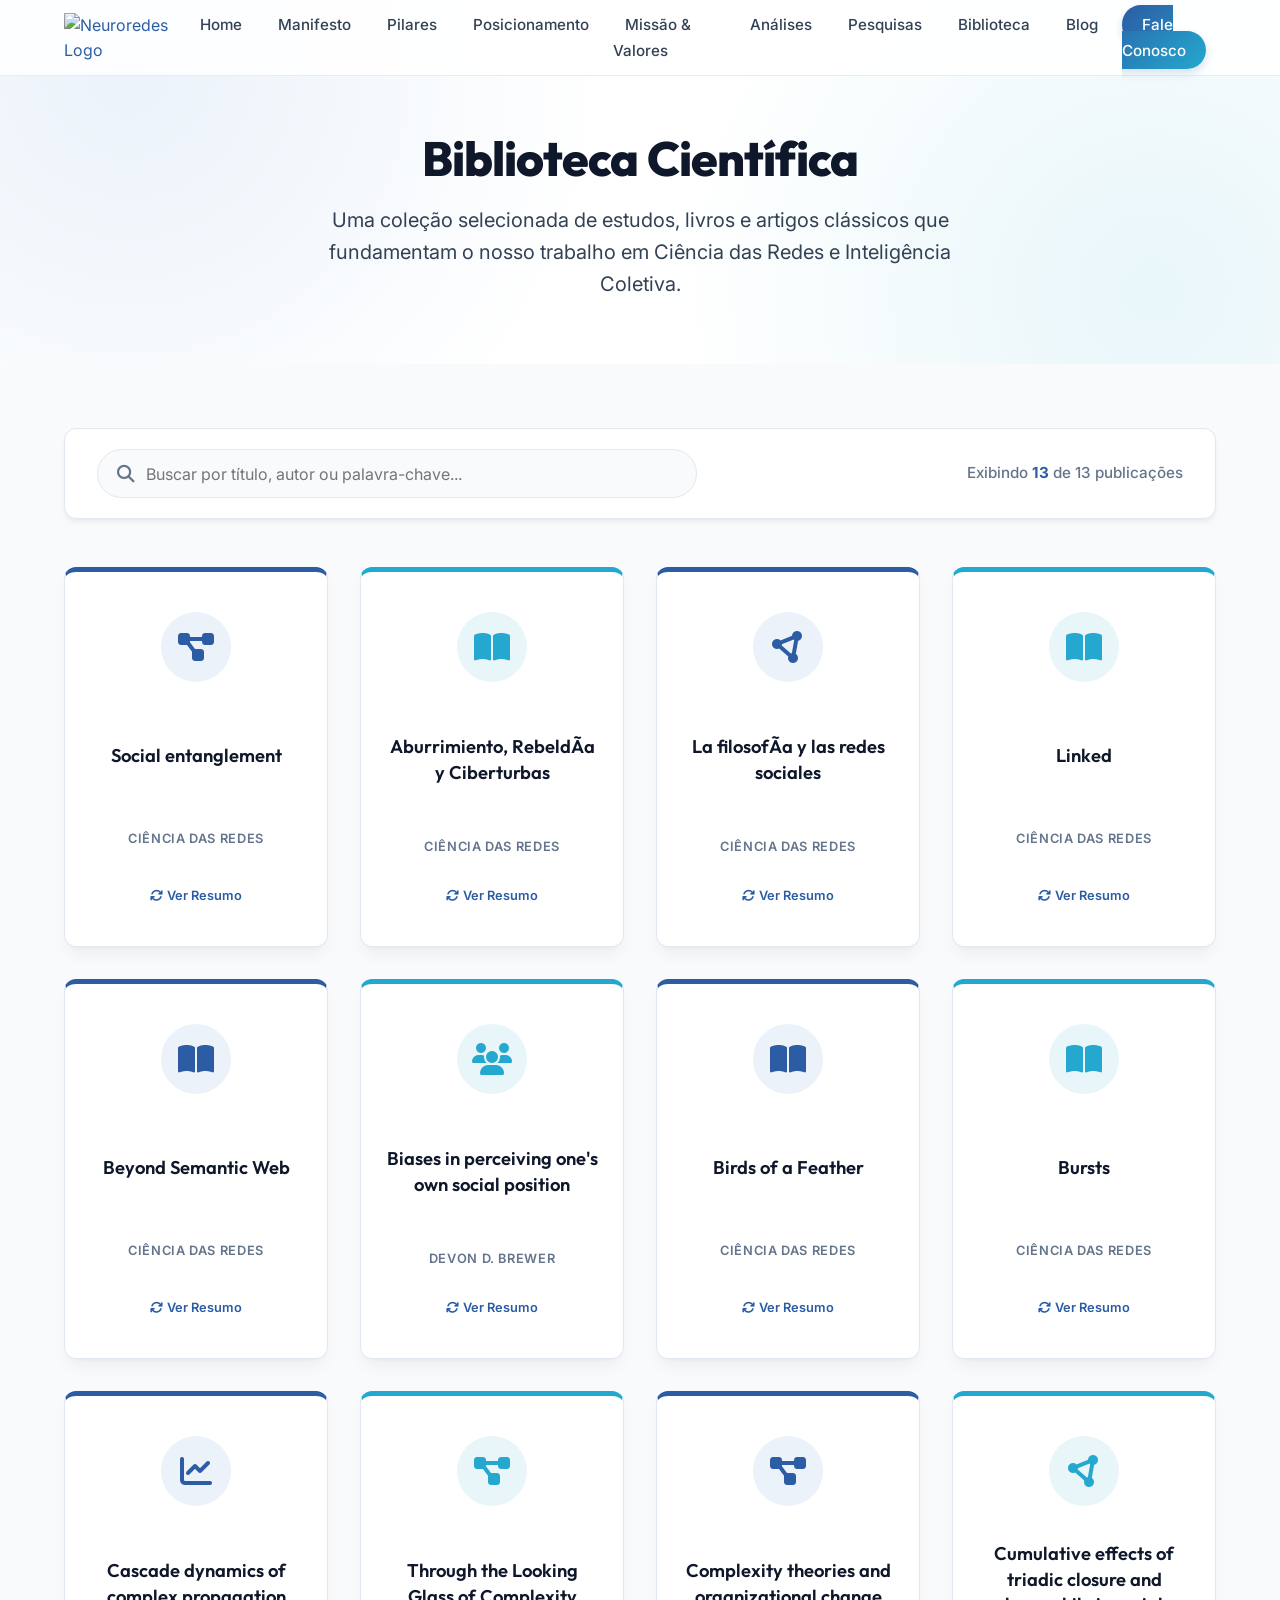
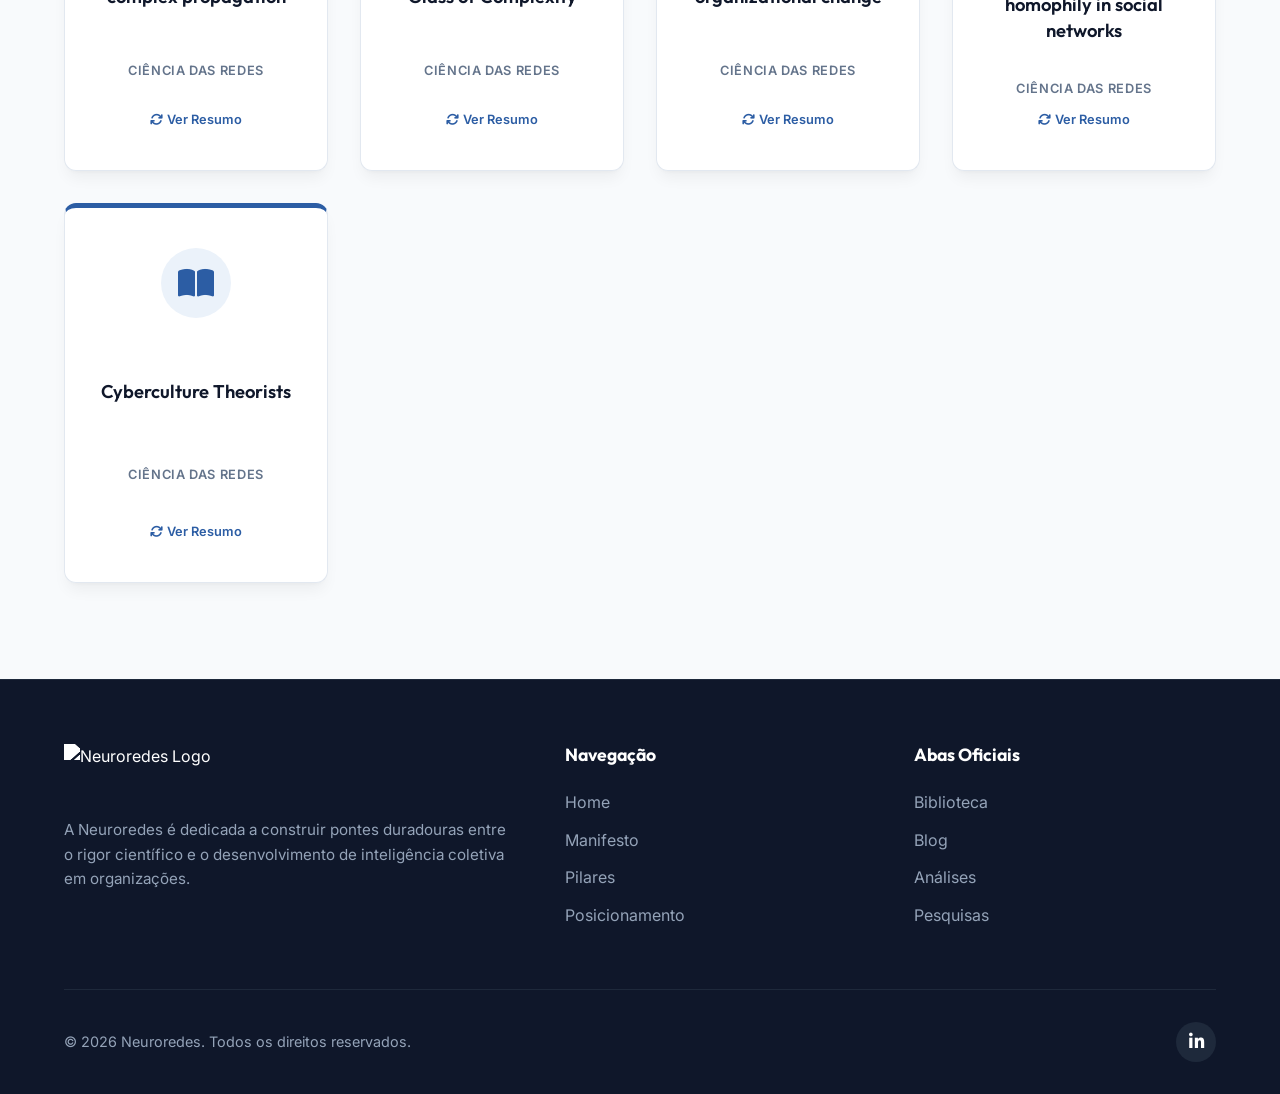
==== biblioteca.html @ 786c7c95 "Integrate WordPress blog posts statically with premium reader UI" ====
<!DOCTYPE html>
<html lang="pt-BR">
<head>
    <meta charset="UTF-8">
    <meta name="viewport" content="width=device-width, initial-scale=1.0">
    <title>Biblioteca | Neuroredes</title>
    
    <!-- SEO Meta Tags -->
    <meta name="description" content="Biblioteca de artigos científicos, teses e publicações clássicas sobre Ciência das Redes, ONA e Inteligência Coletiva.">
    <meta name="keywords" content="Artigos Científicos, ONA, Ciência das Redes, Teoria dos Grafos, Sociometria, Inteligência Coletiva">
    
    <!-- CSS Stylesheet -->
    <link rel="stylesheet" href="style.css">
    
    <!-- FontAwesome Icons -->
    <link rel="stylesheet" href="https://cdnjs.cloudflare.com/ajax/libs/font-awesome/6.4.0/css/all.min.css">
</head>
<body>

    <!-- Header / Navbar -->
    <header class="header">
        <div class="container nav-container">
            <a href="index.html" class="logo">
                <img src="https://neuroredes.com.br/wp-content/uploads/2023/08/Asset-1neuroredes.png" alt="Neuroredes Logo" id="nav-logo">
            </a>
            
            <nav>
                <ul class="nav-links">
                    <li><a href="index.html#home">Home</a></li>
                    <li><a href="index.html#manifesto">Manifesto</a></li>
                    <li><a href="index.html#pilares">Pilares</a></li>
                    <li><a href="index.html#identidade">Posicionamento</a></li>
                    <li><a href="index.html#missao">Missão & Valores</a></li>
                    <li><a href="https://analise.neuroredes.com.br" target="_blank">Análises</a></li>
                    <li><a href="https://pesquisa.neuroredes.com.br/" target="_blank">Pesquisas</a></li>
                    <li><a href="biblioteca.html" class="active">Biblioteca</a></li>
                    <li><a href="blog.html">Blog</a></li>
                    <li><a href="index.html#contato" class="btn-nav">Fale Conosco</a></li>
                </ul>
            </nav>
            
            <button class="menu-toggle" aria-label="Abrir Menu">
                <i class="fas fa-bars"></i>
            </button>
        </div>
    </header>

    <!-- Page Header (using library-hero class from style.css) -->
    <section class="library-hero">
        <div class="container">
            <h1>Biblioteca Científica</h1>
            <p>Uma coleção selecionada de estudos, livros e artigos clássicos que fundamentam o nosso trabalho em Ciência das Redes e Inteligência Coletiva.</p>
        </div>
    </section>

    <!-- Library Directory and Search Section -->
    <section class="library-section">
        <div class="container">
            
            <!-- Search & Info Bar -->
            <div class="library-search-bar">
                <div class="search-input-wrapper">
                    <i class="fas fa-magnifying-glass search-icon"></i>
                    <input type="text" id="library-search" placeholder="Buscar por título, autor ou palavra-chave...">
                </div>
                <div class="search-stats">
                    Exibindo <span id="visible-count">13</span> de 13 publicações
                </div>
            </div>

            <!-- Books Grid -->
            <div class="books-grid" id="books-container">
                <!-- 3D Flip Book Card -->
                <div class="book-card-container" data-title="Social entanglement" data-subtitle="Ciência das Redes" data-desc="Sobre os sistemas de geraÃ§Ã£o de riquezas e seus impactos nas relaÃ§Ãµes sociais. Um estudo das estruturas e dinÃ¢micas das redes de relacionamento sociais.">
                    <div class="book-card">
                        <!-- Front Side -->
                        <div class="book-front">
                            <div class="book-icon-wrapper">
                                <i class="fas fa-diagram-project"></i>
                            </div>
                            <h3>Social entanglement</h3>
                            <div class="subtitle">Ciência das Redes</div>
                            <div class="flip-hint">
                                <i class="fas fa-arrows-rotate"></i> Ver Resumo
                            </div>
                        </div>
                        <!-- Back Side -->
                        <div class="book-back">
                            <div class="book-back-content">
                                <h3>Social entanglement</h3>
                                <p>Sobre os sistemas de geraÃ§Ã£o de riquezas e seus impactos nas relaÃ§Ãµes sociais. Um estudo das estruturas e dinÃ¢micas das redes de relacionamento sociais.</p>
                            </div>
                            <a href="https://neuroredes.com.br/wp-content/uploads/2023/08/Entanglement.pdf" class="book-download-btn" target="_blank">
                                <i class="fas fa-file-pdf"></i> Baixar PDF
                            </a>
                        </div>
                    </div>
                </div>
                <!-- 3D Flip Book Card -->
                <div class="book-card-container" data-title="Aburrimiento,  RebeldÃ­a y Ciberturbas" data-subtitle="Ciência das Redes" data-desc="La pregunta clave que anima este trabajo es cÃºando los individuos modifican sus pautas de comportamiento cambiando consigo la red social en la que actÃºan. Nos introduce entonces en el concepto de umbral de rebeldÃ­a, el nÃºmero de miembros de mi red que deben estar dispuestos a cambiar su comportamiento para que yo mismo lo cambie.">
                    <div class="book-card">
                        <!-- Front Side -->
                        <div class="book-front">
                            <div class="book-icon-wrapper">
                                <i class="fas fa-book-open"></i>
                            </div>
                            <h3>Aburrimiento,  RebeldÃ­a y Ciberturbas</h3>
                            <div class="subtitle">Ciência das Redes</div>
                            <div class="flip-hint">
                                <i class="fas fa-arrows-rotate"></i> Ver Resumo
                            </div>
                        </div>
                        <!-- Back Side -->
                        <div class="book-back">
                            <div class="book-back-content">
                                <h3>Aburrimiento,  RebeldÃ­a y Ciberturbas</h3>
                                <p>La pregunta clave que anima este trabajo es cÃºando los individuos modifican sus pautas de comportamiento cambiando consigo la red social en la que actÃºan. Nos introduce entonces en el concepto de umbral de rebeldÃ­a, el nÃºmero de miembros de mi red que deben estar dispuestos a cambiar su comportamiento para que yo mismo lo cambie.</p>
                            </div>
                            <a href="https://neuroredes.com.br/wp-content/uploads/2023/08/Aburrimiento-rebeldia-y-ciberturbas.pdf" class="book-download-btn" target="_blank">
                                <i class="fas fa-file-pdf"></i> Baixar PDF
                            </a>
                        </div>
                    </div>
                </div>
                <!-- 3D Flip Book Card -->
                <div class="book-card-container" data-title="La filosofÃ­a y las redes sociales" data-subtitle="Ciência das Redes" data-desc="â€œEl objetivo de este escrito es relativamente sencillo: mostrar, o poner de relieve, diversos aspectos de las redes sociales y la web 2.0 que pueden ser tema de reflexiÃ³n filosÃ³fica. Contrario a lo que pudiera pensarse, la web 2.0 no es un objeto alejado de la filosofÃ­a que sÃ³lo concierne a ingenieros e informÃ¡ticos, sino que prÃ¡cticamente todas las Ã¡reas o disciplinas filosÃ³ficas tienen algo que decir sobre Internet y las redes Socialesâ€">
                    <div class="book-card">
                        <!-- Front Side -->
                        <div class="book-front">
                            <div class="book-icon-wrapper">
                                <i class="fas fa-circle-nodes"></i>
                            </div>
                            <h3>La filosofÃ­a y las redes sociales</h3>
                            <div class="subtitle">Ciência das Redes</div>
                            <div class="flip-hint">
                                <i class="fas fa-arrows-rotate"></i> Ver Resumo
                            </div>
                        </div>
                        <!-- Back Side -->
                        <div class="book-back">
                            <div class="book-back-content">
                                <h3>La filosofÃ­a y las redes sociales</h3>
                                <p>â€œEl objetivo de este escrito es relativamente sencillo: mostrar, o poner de relieve, diversos aspectos de las redes sociales y la web 2.0 que pueden ser tema de reflexiÃ³n filosÃ³fica. Contrario a lo que pudiera pensarse, la web 2.0 no es un objeto alejado de la filosofÃ­a que sÃ³lo concierne a ingenieros e informÃ¡ticos, sino que prÃ¡cticamente todas las Ã¡reas o disciplinas filosÃ³ficas tienen algo que decir sobre Internet y las redes Socialesâ€</p>
                            </div>
                            <a href="https://neuroredes.com.br/wp-content/uploads/2023/08/Alberto-Constante-la-filosofia-y-las-redes-sociales.pdf" class="book-download-btn" target="_blank">
                                <i class="fas fa-file-pdf"></i> Baixar PDF
                            </a>
                        </div>
                    </div>
                </div>
                <!-- 3D Flip Book Card -->
                <div class="book-card-container" data-title="Linked" data-subtitle="Ciência das Redes" data-desc="â€œA string of recent breathtaking discoveries has forced us to acknowledge that amazingly simple and far-reaching natural laws govern the structure and the evolution of all the complex networks that surround us.â€">
                    <div class="book-card">
                        <!-- Front Side -->
                        <div class="book-front">
                            <div class="book-icon-wrapper">
                                <i class="fas fa-book-open"></i>
                            </div>
                            <h3>Linked</h3>
                            <div class="subtitle">Ciência das Redes</div>
                            <div class="flip-hint">
                                <i class="fas fa-arrows-rotate"></i> Ver Resumo
                            </div>
                        </div>
                        <!-- Back Side -->
                        <div class="book-back">
                            <div class="book-back-content">
                                <h3>Linked</h3>
                                <p>â€œA string of recent breathtaking discoveries has forced us to acknowledge that amazingly simple and far-reaching natural laws govern the structure and the evolution of all the complex networks that surround us.â€</p>
                            </div>
                            <a href="https://neuroredes.com.br/wp-content/uploads/2023/08/Barabasi_Linked.pdf" class="book-download-btn" target="_blank">
                                <i class="fas fa-file-pdf"></i> Baixar PDF
                            </a>
                        </div>
                    </div>
                </div>
                <!-- 3D Flip Book Card -->
                <div class="book-card-container" data-title="Beyond Semantic Web" data-subtitle="Ciência das Redes" data-desc="Palestra de Pierre Levy em Montreal (2008) sobre ferramentas simbÃ³licas, conversaÃ§Ãµes globais e inteligÃªncia coletiva.">
                    <div class="book-card">
                        <!-- Front Side -->
                        <div class="book-front">
                            <div class="book-icon-wrapper">
                                <i class="fas fa-book-open"></i>
                            </div>
                            <h3>Beyond Semantic Web</h3>
                            <div class="subtitle">Ciência das Redes</div>
                            <div class="flip-hint">
                                <i class="fas fa-arrows-rotate"></i> Ver Resumo
                            </div>
                        </div>
                        <!-- Back Side -->
                        <div class="book-back">
                            <div class="book-back-content">
                                <h3>Beyond Semantic Web</h3>
                                <p>Palestra de Pierre Levy em Montreal (2008) sobre ferramentas simbÃ³licas, conversaÃ§Ãµes globais e inteligÃªncia coletiva.</p>
                            </div>
                            <a href="https://neuroredes.com.br/wp-content/uploads/2023/08/Beyond-Semantic-Web-Pierre-Levy.pdf" class="book-download-btn" target="_blank">
                                <i class="fas fa-file-pdf"></i> Baixar PDF
                            </a>
                        </div>
                    </div>
                </div>
                <!-- 3D Flip Book Card -->
                <div class="book-card-container" data-title="Biases in perceiving one's own social position" data-subtitle="Devon D. Brewer" data-desc="â€œIn a review of research conducted in natural social settings, I find evidence of three such biases: over-estimation of own dominance rank, overreporting own social interaction with higher status others, and over-estimation of own centrality in social networks. For each bias, several studies suggest a moderate strength illusion. I offer evolutionary accounts of the adaptive functions of these biases. Most interpretations concern the potential that these illusions stimulate individuals to behave in ways that lead to higher status and cultivation of beneficial social ties.â€">
                    <div class="book-card">
                        <!-- Front Side -->
                        <div class="book-front">
                            <div class="book-icon-wrapper">
                                <i class="fas fa-users"></i>
                            </div>
                            <h3>Biases in perceiving one's own social position</h3>
                            <div class="subtitle">Devon D. Brewer</div>
                            <div class="flip-hint">
                                <i class="fas fa-arrows-rotate"></i> Ver Resumo
                            </div>
                        </div>
                        <!-- Back Side -->
                        <div class="book-back">
                            <div class="book-back-content">
                                <h3>Biases in perceiving one's own social position</h3>
                                <p>â€œIn a review of research conducted in natural social settings, I find evidence of three such biases: over-estimation of own dominance rank, overreporting own social interaction with higher status others, and over-estimation of own centrality in social networks. For each bias, several studies suggest a moderate strength illusion. I offer evolutionary accounts of the adaptive functions of these biases. Most interpretations concern the potential that these illusions stimulate individuals to behave in ways that lead to higher status and cultivation of beneficial social ties.â€</p>
                            </div>
                            <a href="https://neuroredes.com.br/wp-content/uploads/2023/08/Biases-in-perceiving-ones-own-social-position-Devon-Brewer.pdf" class="book-download-btn" target="_blank">
                                <i class="fas fa-file-pdf"></i> Baixar PDF
                            </a>
                        </div>
                    </div>
                </div>
                <!-- 3D Flip Book Card -->
                <div class="book-card-container" data-title="Birds of a Feather" data-subtitle="Ciência das Redes" data-desc="â€œSimilarity breeds connection. This principleâ€”the homophily principleâ€”structures network ties of every type, including marriage, friendship, work, advice, support, information transfer, exchange, comembership, and other types of relationship. The result is that peopleâ€™s personal networks are homogeneous with regard to many sociodemographic, behavioral, and intrapersonal characteristics. Homophily limits peopleâ€™s social worlds in a way that has powerful implications for the information they receive, the attitudes they form, and the interaction they experience.â€">
                    <div class="book-card">
                        <!-- Front Side -->
                        <div class="book-front">
                            <div class="book-icon-wrapper">
                                <i class="fas fa-book-open"></i>
                            </div>
                            <h3>Birds of a Feather</h3>
                            <div class="subtitle">Ciência das Redes</div>
                            <div class="flip-hint">
                                <i class="fas fa-arrows-rotate"></i> Ver Resumo
                            </div>
                        </div>
                        <!-- Back Side -->
                        <div class="book-back">
                            <div class="book-back-content">
                                <h3>Birds of a Feather</h3>
                                <p>â€œSimilarity breeds connection. This principleâ€”the homophily principleâ€”structures network ties of every type, including marriage, friendship, work, advice, support, information transfer, exchange, comembership, and other types of relationship. The result is that peopleâ€™s personal networks are homogeneous with regard to many sociodemographic, behavioral, and intrapersonal characteristics. Homophily limits peopleâ€™s social worlds in a way that has powerful implications for the information they receive, the attitudes they form, and the interaction they experience.â€</p>
                            </div>
                            <a href="https://neuroredes.com.br/wp-content/uploads/2023/08/Birds-of-a-feather-homophily-in-social-networks.pdf" class="book-download-btn" target="_blank">
                                <i class="fas fa-file-pdf"></i> Baixar PDF
                            </a>
                        </div>
                    </div>
                </div>
                <!-- 3D Flip Book Card -->
                <div class="book-card-container" data-title="Bursts" data-subtitle="Ciência das Redes" data-desc="â€œIf all goes well, by the time you close this book, I will have convinced you that, despite de spontaneity you may exhibit, you are far more predictable than you are willing to admit. This is by no means personal. I am just as easy to forecast as is everybody with whom I live and work. In fact, algorithms built in my lab to discover how predictable we are were tested on millions of individuals and failed only once...â€">
                    <div class="book-card">
                        <!-- Front Side -->
                        <div class="book-front">
                            <div class="book-icon-wrapper">
                                <i class="fas fa-book-open"></i>
                            </div>
                            <h3>Bursts</h3>
                            <div class="subtitle">Ciência das Redes</div>
                            <div class="flip-hint">
                                <i class="fas fa-arrows-rotate"></i> Ver Resumo
                            </div>
                        </div>
                        <!-- Back Side -->
                        <div class="book-back">
                            <div class="book-back-content">
                                <h3>Bursts</h3>
                                <p>â€œIf all goes well, by the time you close this book, I will have convinced you that, despite de spontaneity you may exhibit, you are far more predictable than you are willing to admit. This is by no means personal. I am just as easy to forecast as is everybody with whom I live and work. In fact, algorithms built in my lab to discover how predictable we are were tested on millions of individuals and failed only once...â€</p>
                            </div>
                            <a href="https://neuroredes.com.br/wp-content/uploads/2023/08/BURSTS-Barabasi-2010.pdf" class="book-download-btn" target="_blank">
                                <i class="fas fa-file-pdf"></i> Baixar PDF
                            </a>
                        </div>
                    </div>
                </div>
                <!-- 3D Flip Book Card -->
                <div class="book-card-container" data-title="Cascade dynamics of complex propagation" data-subtitle="Ciência das Redes" data-desc="â€œRandom links between otherwise distant nodes can greatly facilitate the propagation of disease or information, provided contagion can be transmitted by a single active node. However, we show that when the propagation requires simultaneous exposure to multiple sources of activation, called complex propagation, the effect of random links can be just the opposite; it can make the propagation more difficult to achieveâ€">
                    <div class="book-card">
                        <!-- Front Side -->
                        <div class="book-front">
                            <div class="book-icon-wrapper">
                                <i class="fas fa-chart-line"></i>
                            </div>
                            <h3>Cascade dynamics of complex propagation</h3>
                            <div class="subtitle">Ciência das Redes</div>
                            <div class="flip-hint">
                                <i class="fas fa-arrows-rotate"></i> Ver Resumo
                            </div>
                        </div>
                        <!-- Back Side -->
                        <div class="book-back">
                            <div class="book-back-content">
                                <h3>Cascade dynamics of complex propagation</h3>
                                <p>â€œRandom links between otherwise distant nodes can greatly facilitate the propagation of disease or information, provided contagion can be transmitted by a single active node. However, we show that when the propagation requires simultaneous exposure to multiple sources of activation, called complex propagation, the effect of random links can be just the opposite; it can make the propagation more difficult to achieveâ€</p>
                            </div>
                            <a href="https://neuroredes.com.br/wp-content/uploads/2023/08/cascade-dynamics-of-complex-propagation.pdf" class="book-download-btn" target="_blank">
                                <i class="fas fa-file-pdf"></i> Baixar PDF
                            </a>
                        </div>
                    </div>
                </div>
                <!-- 3D Flip Book Card -->
                <div class="book-card-container" data-title="Through the Looking Glass of Complexity" data-subtitle="Ciência das Redes" data-desc="â€œOrganizations are now routinely viewed as dynamic systems of adaptation and evolution that contain multiple parts which interact with one another and the environment. Such a representation is so common that it has acquired the status of a selfevident fact. Yet the profound implications of such a viewpoint for theory and analysis have not been adequately examined or exploited... In this paper we propose that by explicitly recognizing the complex system characteristics of organizations and pursuing their implications, organization theory (OT) can profit from the advances made in the field of CST.â€">
                    <div class="book-card">
                        <!-- Front Side -->
                        <div class="book-front">
                            <div class="book-icon-wrapper">
                                <i class="fas fa-diagram-project"></i>
                            </div>
                            <h3>Through the Looking Glass of Complexity</h3>
                            <div class="subtitle">Ciência das Redes</div>
                            <div class="flip-hint">
                                <i class="fas fa-arrows-rotate"></i> Ver Resumo
                            </div>
                        </div>
                        <!-- Back Side -->
                        <div class="book-back">
                            <div class="book-back-content">
                                <h3>Through the Looking Glass of Complexity</h3>
                                <p>â€œOrganizations are now routinely viewed as dynamic systems of adaptation and evolution that contain multiple parts which interact with one another and the environment. Such a representation is so common that it has acquired the status of a selfevident fact. Yet the profound implications of such a viewpoint for theory and analysis have not been adequately examined or exploited... In this paper we propose that by explicitly recognizing the complex system characteristics of organizations and pursuing their implications, organization theory (OT) can profit from the advances made in the field of CST.â€</p>
                            </div>
                            <a href="https://neuroredes.com.br/wp-content/uploads/2023/08/Complexity-The-Dynamics-of-organizations-as-adaptive-evolving-systemas-Morel1999.pdf" class="book-download-btn" target="_blank">
                                <i class="fas fa-file-pdf"></i> Baixar PDF
                            </a>
                        </div>
                    </div>
                </div>
                <!-- 3D Flip Book Card -->
                <div class="book-card-container" data-title="Complexity theories and organizational change" data-subtitle="Ciência das Redes" data-desc="â€œComplexity theories are increasingly being seen by academics and practitioners as a way of understanding and changing organizations. The aim of this paper is to review the nature of complexity theories and their importance and implications for organizations and organizational change.â€">
                    <div class="book-card">
                        <!-- Front Side -->
                        <div class="book-front">
                            <div class="book-icon-wrapper">
                                <i class="fas fa-diagram-project"></i>
                            </div>
                            <h3>Complexity theories and organizational change</h3>
                            <div class="subtitle">Ciência das Redes</div>
                            <div class="flip-hint">
                                <i class="fas fa-arrows-rotate"></i> Ver Resumo
                            </div>
                        </div>
                        <!-- Back Side -->
                        <div class="book-back">
                            <div class="book-back-content">
                                <h3>Complexity theories and organizational change</h3>
                                <p>â€œComplexity theories are increasingly being seen by academics and practitioners as a way of understanding and changing organizations. The aim of this paper is to review the nature of complexity theories and their importance and implications for organizations and organizational change.â€</p>
                            </div>
                            <a href="https://neuroredes.com.br/wp-content/uploads/2023/08/Complexity-theories-and-organizational-change-Burnes.pdf" class="book-download-btn" target="_blank">
                                <i class="fas fa-file-pdf"></i> Baixar PDF
                            </a>
                        </div>
                    </div>
                </div>
                <!-- 3D Flip Book Card -->
                <div class="book-card-container" data-title="Cumulative effects of triadic closure and homophily in social networks" data-subtitle="Ciência das Redes" data-desc="â€œSocial network structure has often been attributed to two network evolution mechanismsâ€”triadic closure and choice homophilyâ€”which are commonly considered independently or with static models. However, empirical studies suggest that their dynamic interplay generates the observed homophily of real-world social networks. By combining these mechanisms in a dynamic model, we confirm the longheld hypothesis that choice homophily and triadic closure cause induced homophilyâ€">
                    <div class="book-card">
                        <!-- Front Side -->
                        <div class="book-front">
                            <div class="book-icon-wrapper">
                                <i class="fas fa-circle-nodes"></i>
                            </div>
                            <h3>Cumulative effects of triadic closure and homophily in social networks</h3>
                            <div class="subtitle">Ciência das Redes</div>
                            <div class="flip-hint">
                                <i class="fas fa-arrows-rotate"></i> Ver Resumo
                            </div>
                        </div>
                        <!-- Back Side -->
                        <div class="book-back">
                            <div class="book-back-content">
                                <h3>Cumulative effects of triadic closure and homophily in social networks</h3>
                                <p>â€œSocial network structure has often been attributed to two network evolution mechanismsâ€”triadic closure and choice homophilyâ€”which are commonly considered independently or with static models. However, empirical studies suggest that their dynamic interplay generates the observed homophily of real-world social networks. By combining these mechanisms in a dynamic model, we confirm the longheld hypothesis that choice homophily and triadic closure cause induced homophilyâ€</p>
                            </div>
                            <a href="https://neuroredes.com.br/wp-content/uploads/2023/08/Cumulative-effects-of-triadic-closure-and-homophily.pdf" class="book-download-btn" target="_blank">
                                <i class="fas fa-file-pdf"></i> Baixar PDF
                            </a>
                        </div>
                    </div>
                </div>
                <!-- 3D Flip Book Card -->
                <div class="book-card-container" data-title="Cyberculture Theorists" data-subtitle="Ciência das Redes" data-desc="â€œThis book surveys a â€˜clusterâ€™ of works that seek to explore the cultures of cyberspace, the Internet and the information society. It introduces key ideas, and includes detailed discussion of the work of two key thinkers in this area, Manuel Castells and Donna Haraway, as well as outlining the development of cyberculture studies as a field.â€">
                    <div class="book-card">
                        <!-- Front Side -->
                        <div class="book-front">
                            <div class="book-icon-wrapper">
                                <i class="fas fa-book-open"></i>
                            </div>
                            <h3>Cyberculture Theorists</h3>
                            <div class="subtitle">Ciência das Redes</div>
                            <div class="flip-hint">
                                <i class="fas fa-arrows-rotate"></i> Ver Resumo
                            </div>
                        </div>
                        <!-- Back Side -->
                        <div class="book-back">
                            <div class="book-back-content">
                                <h3>Cyberculture Theorists</h3>
                                <p>â€œThis book surveys a â€˜clusterâ€™ of works that seek to explore the cultures of cyberspace, the Internet and the information society. It introduces key ideas, and includes detailed discussion of the work of two key thinkers in this area, Manuel Castells and Donna Haraway, as well as outlining the development of cyberculture studies as a field.â€</p>
                            </div>
                            <a href="https://neuroredes.com.br/wp-content/uploads/2023/08/cyberculture_theorists_manuel_castells.pdf" class="book-download-btn" target="_blank">
                                <i class="fas fa-file-pdf"></i> Baixar PDF
                            </a>
                        </div>
                    </div>
                </div>
            </div>
        </div>
    </section>

    <!-- Footer -->
    <footer class="footer">
        <div class="container">
            <div class="footer-top">
                <div class="footer-desc-col">
                    <a href="index.html" class="footer-logo">
                        <img src="https://neuroredes.com.br/wp-content/uploads/2023/08/Asset-1neuroredes.png" alt="Neuroredes Logo">
                    </a>
                    <p class="footer-desc">A Neuroredes é dedicada a construir pontes duradouras entre o rigor científico e o desenvolvimento de inteligência coletiva em organizações.</p>
                </div>
                
                <div class="footer-links">
                    <h4>Navegação</h4>
                    <ul>
                        <li><a href="index.html#home">Home</a></li>
                        <li><a href="index.html#manifesto">Manifesto</a></li>
                        <li><a href="index.html#pilares">Pilares</a></li>
                        <li><a href="index.html#identidade">Posicionamento</a></li>
                    </ul>
                </div>
                
                <div class="footer-links">
                    <h4>Abas Oficiais</h4>
                    <ul>
                        <li><a href="biblioteca.html">Biblioteca</a></li>
                        <li><a href="blog.html">Blog</a></li>
                        <li><a href="https://analise.neuroredes.com.br" target="_blank">Análises</a></li>
                        <li><a href="https://pesquisa.neuroredes.com.br/" target="_blank">Pesquisas</a></li>
                    </ul>
                </div>
            </div>
            
            <div class="footer-bottom">
                <p>&copy; 2026 Neuroredes. Todos os direitos reservados.</p>
                <div class="social-links">
                    <a href="https://www.linkedin.com/company/neuroredes" target="_blank" class="social-link" aria-label="LinkedIn">
                        <i class="fab fa-linkedin-in"></i>
                    </a>
                </div>
            </div>
        </div>
    </footer>

    <!-- Main Script + Search Logic -->
    <script src="script.js"></script>
    <script>
        // Library Live Search Filter
        const searchInput = document.getElementById('library-search');
        const containers = document.querySelectorAll('.book-card-container');
        const visibleCountSpan = document.getElementById('visible-count');
        
        if (searchInput) {
            searchInput.addEventListener('input', (e) => {
                const term = e.target.value.toLowerCase().trim();
                let visibleCount = 0;
                
                containers.forEach(container => {
                    const title = container.getAttribute('data-title').toLowerCase();
                    const subtitle = container.getAttribute('data-subtitle').toLowerCase();
                    const desc = container.getAttribute('data-desc').toLowerCase();
                    
                    if (title.includes(term) || subtitle.includes(term) || desc.includes(term)) {
                        container.style.display = 'block';
                        visibleCount++;
                    } else {
                        container.style.display = 'none';
                    }
                });
                
                visibleCountSpan.textContent = visibleCount;
            });
        }
        
        // Touch supports for mobile device flipping
        const cards = document.querySelectorAll('.book-card');
        cards.forEach(card => {
            card.addEventListener('click', function(e) {
                // If the user clicked the download button, let the link fire naturally
                if (e.target.closest('.book-download-btn')) {
                    return;
                }
                card.classList.toggle('flipped');
            });
        });
    </script>
</body>
</html>
---- style.css ----
/* Style System for Neuroredes Modernized Website
   Theme: Light Corporate & Network Science (Visual Claro)
   Primary Colors: Royal Blue (#2C5DA4) & Sky Cyan (#24A8CF)
*/

@import url('https://fonts.googleapis.com/css2?family=Inter:wght@300;400;500;600;700&family=Outfit:wght@300;400;500;600;700;800&display=swap');

:root {
    /* Color Palette from Logo */
    --color-primary: #2C5DA4;       /* Royal Blue */
    --color-primary-dark: #1E457E;
    --color-primary-light: #EBF2FA;
    --color-secondary: #24A8CF;     /* Sky Cyan */
    --color-secondary-dark: #1C88A8;
    --color-secondary-light: #E8F6FA;
    
    /* Neutrals */
    --bg-main: #FFFFFF;
    --bg-sec: #F8FAFC;              /* slate-50 */
    --bg-alt: #F1F5F9;              /* slate-100 */
    --text-primary: #0F172A;        /* slate-900 */
    --text-secondary: #334155;      /* slate-700 */
    --text-muted: #64748B;          /* slate-500 */
    
    /* System Colors */
    --border-color: #E2E8F0;        /* slate-200 */
    --success: #10B981;             /* emerald-500 */
    --error: #EF4444;               /* red-500 */
    
    /* Font Families */
    --font-title: 'Outfit', sans-serif;
    --font-body: 'Inter', sans-serif;
    
    /* Transitions */
    --transition-fast: 0.2s cubic-bezier(0.4, 0, 0.2, 1);
    --transition-normal: 0.3s cubic-bezier(0.4, 0, 0.2, 1);
    --transition-slow: 0.6s cubic-bezier(0.4, 0, 0.2, 1);
    
    /* Shadows */
    --shadow-sm: 0 1px 2px 0 rgba(0, 0, 0, 0.05);
    --shadow-md: 0 4px 6px -1px rgba(0, 0, 0, 0.05), 0 2px 4px -2px rgba(0, 0, 0, 0.05);
    --shadow-lg: 0 10px 15px -3px rgba(0, 0, 0, 0.05), 0 4px 6px -4px rgba(0, 0, 0, 0.05);
    --shadow-xl: 0 20px 25px -5px rgba(0, 0, 0, 0.08), 0 8px 10px -6px rgba(0, 0, 0, 0.08);
    --shadow-glow: 0 0 25px rgba(36, 168, 207, 0.15);
    
    /* Layout */
    --max-width: 1200px;
    --radius-sm: 6px;
    --radius-md: 12px;
    --radius-lg: 20px;
    --radius-full: 9999px;
}

/* Reset & Base Styles */
* {
    margin: 0;
    padding: 0;
    box-sizing: border-box;
}

html {
    scroll-behavior: smooth;
    font-size: 16px;
}

body {
    font-family: var(--font-body);
    background-color: var(--bg-main);
    color: var(--text-secondary);
    line-height: 1.6;
    overflow-x: hidden;
    -webkit-font-smoothing: antialiased;
}

/* Typography */
h1, h2, h3, h4, h5, h6 {
    font-family: var(--font-title);
    color: var(--text-primary);
    font-weight: 700;
    line-height: 1.25;
}

h1 {
    font-size: 2.75rem;
    font-weight: 800;
    letter-spacing: -0.02em;
}

h2 {
    font-size: 2.25rem;
    letter-spacing: -0.01em;
    position: relative;
    padding-bottom: 0.75rem;
}

h2.section-title::after {
    content: '';
    position: absolute;
    bottom: 0;
    left: 0;
    width: 60px;
    height: 4px;
    background: linear-gradient(90deg, var(--color-primary), var(--color-secondary));
    border-radius: var(--radius-full);
}

h2.section-title.center::after {
    left: 50%;
    transform: translateX(-50%);
}

h3 {
    font-size: 1.5rem;
    font-weight: 600;
}

p {
    margin-bottom: 1rem;
}

a {
    color: var(--color-primary);
    text-decoration: none;
    transition: var(--transition-fast);
}

a:hover {
    color: var(--color-secondary);
}

img {
    max-width: 100%;
    height: auto;
    display: block;
}

.container {
    max-width: var(--max-width);
    margin: 0 auto;
    padding: 0 1.5rem;
    position: relative;
    z-index: 2;
}

.section {
    padding: 6rem 0;
    position: relative;
}

.section-light {
    background-color: var(--bg-main);
}

.section-sec {
    background-color: var(--bg-sec);
    border-top: 1px solid var(--border-color);
    border-bottom: 1px solid var(--border-color);
}

/* Header & Navigation */
.header {
    position: fixed;
    top: 0;
    left: 0;
    width: 100%;
    background-color: rgba(255, 255, 255, 0.85);
    backdrop-filter: blur(10px);
    -webkit-backdrop-filter: blur(10px);
    border-bottom: 1px solid rgba(226, 232, 240, 0.8);
    z-index: 1000;
    transition: var(--transition-normal);
}

.header.scrolled {
    padding: 0.5rem 0;
    box-shadow: var(--shadow-md);
    background-color: rgba(255, 255, 255, 0.95);
}

.nav-container {
    display: flex;
    justify-content: space-between;
    align-items: center;
    height: 75px;
}

.logo {
    display: flex;
    align-items: center;
}

.logo img {
    height: 50px;
    width: auto;
    transition: var(--transition-normal);
}

.nav-links {
    display: flex;
    list-style: none;
    align-items: center;
    gap: 1.5rem;
}

.nav-links a {
    color: var(--text-secondary);
    font-weight: 500;
    font-size: 0.95rem;
    padding: 0.5rem 0.75rem;
    border-radius: var(--radius-sm);
    position: relative;
}

.nav-links a::after {
    content: '';
    position: absolute;
    bottom: 0;
    left: 50%;
    width: 0;
    height: 2px;
    background-color: var(--color-primary);
    transition: var(--transition-fast);
    transform: translateX(-50%);
}

.nav-links a:hover::after,
.nav-links a.active::after {
    width: 80%;
}

.nav-links a:hover,
.nav-links a.active {
    color: var(--color-primary);
}

.nav-links a.btn-nav {
    background: linear-gradient(135deg, var(--color-primary), var(--color-secondary));
    color: white;
    padding: 0.6rem 1.25rem;
    border-radius: var(--radius-full);
    box-shadow: 0 4px 10px rgba(44, 93, 164, 0.2);
}

.nav-links a.btn-nav::after {
    display: none;
}

.nav-links a.btn-nav:hover {
    transform: translateY(-2px);
    box-shadow: 0 6px 15px rgba(44, 93, 164, 0.3);
    color: white;
}

.menu-toggle {
    display: none;
    background: none;
    border: none;
    font-size: 1.5rem;
    color: var(--text-primary);
    cursor: pointer;
}

/* Button UI */
.btn {
    display: inline-flex;
    align-items: center;
    justify-content: center;
    padding: 0.85rem 1.75rem;
    font-size: 1rem;
    font-weight: 600;
    border-radius: var(--radius-full);
    cursor: pointer;
    transition: var(--transition-normal);
    font-family: var(--font-body);
    gap: 0.5rem;
    border: none;
}

.btn-primary {
    background: linear-gradient(135deg, var(--color-primary), var(--color-secondary));
    color: white;
    box-shadow: 0 4px 15px rgba(44, 93, 164, 0.25);
}

.btn-primary:hover {
    transform: translateY(-2px);
    box-shadow: 0 8px 20px rgba(44, 93, 164, 0.35);
    color: white;
}

.btn-secondary {
    background-color: var(--bg-main);
    color: var(--color-primary);
    border: 2px solid var(--color-primary);
}

.btn-secondary:hover {
    background-color: var(--color-primary-light);
    transform: translateY(-2px);
}

/* Hero Section */
.hero {
    position: relative;
    min-height: 100vh;
    display: flex;
    align-items: center;
    padding-top: 100px;
    background: radial-gradient(circle at 80% 20%, var(--color-secondary-light) 0%, transparent 50%),
                radial-gradient(circle at 10% 80%, var(--color-primary-light) 0%, transparent 50%);
}

#canvas-network {
    position: absolute;
    top: 0;
    left: 0;
    width: 100%;
    height: 100%;
    z-index: 1;
    pointer-events: all;
}

.hero-content {
    max-width: 700px;
    position: relative;
    z-index: 10;
}

.hero-content h1 {
    font-size: 3.5rem;
    color: var(--text-primary);
    margin-bottom: 1.5rem;
    line-height: 1.15;
}

.hero-content h1 span {
    background: linear-gradient(135deg, var(--color-primary) 0%, var(--color-secondary) 100%);
    -webkit-background-clip: text;
    -webkit-text-fill-color: transparent;
}

.hero-content .lead {
    font-size: 1.25rem;
    color: var(--text-secondary);
    margin-bottom: 2rem;
    font-weight: 400;
}

.hero-actions {
    display: flex;
    gap: 1rem;
    flex-wrap: wrap;
}

/* Editorial / Manifesto Section */
.manifesto-box {
    background-color: var(--bg-main);
    border-radius: var(--radius-lg);
    padding: 3rem;
    box-shadow: var(--shadow-xl);
    border: 1px solid rgba(226, 232, 240, 0.8);
    position: relative;
    overflow: hidden;
}

.manifesto-box::before {
    content: '"';
    position: absolute;
    top: -20px;
    right: 20px;
    font-size: 12rem;
    font-family: var(--font-title);
    color: rgba(36, 168, 207, 0.07);
    line-height: 1;
}

.manifesto-grid {
    display: grid;
    grid-template-columns: 1fr 1fr;
    gap: 3rem;
    align-items: center;
}

.manifesto-left h3 {
    font-size: 2rem;
    color: var(--color-primary);
    margin-bottom: 1.5rem;
    line-height: 1.3;
}

.manifesto-left .highlight-text {
    font-size: 1.35rem;
    font-weight: 300;
    line-height: 1.6;
    color: var(--text-primary);
    border-left: 4px solid var(--color-secondary);
    padding-left: 1.5rem;
}

.manifesto-right {
    font-size: 1.05rem;
    color: var(--text-secondary);
}

.manifesto-right p {
    margin-bottom: 1.5rem;
}

.manifesto-bullets {
    display: grid;
    grid-template-columns: 1fr 1fr;
    gap: 1rem;
    margin-top: 1.5rem;
}

.bullet-item {
    display: flex;
    align-items: center;
    gap: 0.5rem;
    font-weight: 500;
    color: var(--text-primary);
}

.bullet-item i {
    color: var(--color-secondary);
    font-size: 1rem;
}

/* Strategic Pillars Section */
.pillars-header {
    text-align: center;
    max-width: 700px;
    margin: 0 auto 4rem auto;
}

.pillars-grid {
    display: grid;
    grid-template-columns: repeat(5, 1fr);
    gap: 1.5rem;
}

.pillar-card {
    background-color: var(--bg-main);
    border-radius: var(--radius-md);
    padding: 2rem 1.5rem;
    text-align: center;
    box-shadow: var(--shadow-md);
    border: 1px solid var(--border-color);
    transition: all var(--transition-normal);
    position: relative;
    z-index: 1;
    overflow: hidden;
}

.pillar-card::before {
    content: '';
    position: absolute;
    top: 0;
    left: 0;
    width: 100%;
    height: 4px;
    background: linear-gradient(90deg, var(--color-primary), var(--color-secondary));
    transition: var(--transition-normal);
    transform: scaleX(0);
    transform-origin: left;
}

.pillar-card:hover::before {
    transform: scaleX(1);
}

.pillar-card:hover {
    transform: translateY(-5px);
    box-shadow: var(--shadow-xl), var(--shadow-glow);
    border-color: rgba(36, 168, 207, 0.3);
}

.pillar-icon-wrapper {
    width: 65px;
    height: 65px;
    background-color: var(--color-primary-light);
    border-radius: 50%;
    display: flex;
    align-items: center;
    justify-content: center;
    margin: 0 auto 1.5rem auto;
    color: var(--color-primary);
    font-size: 1.75rem;
    transition: var(--transition-normal);
}

.pillar-card:hover .pillar-icon-wrapper {
    background: linear-gradient(135deg, var(--color-primary), var(--color-secondary));
    color: white;
    transform: scale(1.1);
}

.pillar-card h3 {
    font-size: 1.2rem;
    margin-bottom: 1rem;
}

.pillar-card p {
    font-size: 0.9rem;
    color: var(--text-muted);
    line-height: 1.5;
    margin-bottom: 0;
}

/* Brand Identity (O que é vs O que Não é) */
.identity-grid {
    display: grid;
    grid-template-columns: 1fr 1fr;
    gap: 3rem;
}

.identity-col {
    background-color: var(--bg-main);
    border-radius: var(--radius-lg);
    padding: 3rem;
    box-shadow: var(--shadow-lg);
    border: 1px solid var(--border-color);
}

.identity-col.is {
    border-left: 6px solid var(--success);
}

.identity-col.is-not {
    border-left: 6px solid #94A3B8; /* gray-400 */
}

.identity-col h3 {
    font-size: 1.75rem;
    margin-bottom: 2rem;
    display: flex;
    align-items: center;
    gap: 0.75rem;
}

.identity-col.is h3 {
    color: var(--success);
}

.identity-col.is-not h3 {
    color: var(--text-primary);
}

.identity-list {
    list-style: none;
}

.identity-list li {
    display: flex;
    align-items: flex-start;
    gap: 1rem;
    padding: 1rem 0;
    border-bottom: 1px solid var(--border-color);
    font-size: 1.1rem;
    color: var(--text-primary);
    font-weight: 500;
}

.identity-list li:last-child {
    border-bottom: none;
    padding-bottom: 0;
}

.identity-list li i {
    font-size: 1.25rem;
    margin-top: 0.2rem;
}

.identity-col.is .identity-list li i {
    color: var(--success);
}

.identity-col.is-not .identity-list li i {
    color: var(--text-muted);
}

/* Mission, Vision & Values */
.mvv-grid {
    display: grid;
    grid-template-columns: 1fr 1fr;
    gap: 2.5rem;
    margin-bottom: 3rem;
}

.mvv-card {
    background-color: var(--bg-main);
    border-radius: var(--radius-lg);
    padding: 2.5rem;
    box-shadow: var(--shadow-lg);
    border: 1px solid var(--border-color);
    display: flex;
    flex-direction: column;
    justify-content: space-between;
}

.mvv-card-header {
    display: flex;
    align-items: center;
    gap: 1.25rem;
    margin-bottom: 1.5rem;
}

.mvv-icon {
    width: 60px;
    height: 60px;
    border-radius: var(--radius-md);
    background-color: var(--color-primary-light);
    color: var(--color-primary);
    display: flex;
    align-items: center;
    justify-content: center;
    font-size: 1.75rem;
}

.mvv-card:nth-child(2) .mvv-icon {
    background-color: var(--color-secondary-light);
    color: var(--color-secondary);
}

.mvv-card h3 {
    font-size: 1.6rem;
}

.mvv-card p {
    font-size: 1.1rem;
    line-height: 1.6;
    color: var(--text-secondary);
    margin-bottom: 0;
}

.values-container {
    background-color: var(--bg-sec);
    border-radius: var(--radius-lg);
    padding: 3rem;
    border: 1px solid var(--border-color);
}

.values-container h3 {
    font-size: 1.75rem;
    text-align: center;
    margin-bottom: 2.5rem;
}

.values-grid {
    display: grid;
    grid-template-columns: repeat(5, 1fr);
    gap: 1.5rem;
}

.value-item {
    background-color: var(--bg-main);
    border-radius: var(--radius-md);
    padding: 1.5rem 1rem;
    text-align: center;
    border: 1px solid var(--border-color);
    box-shadow: var(--shadow-sm);
    transition: all var(--transition-normal);
}

.value-item:hover {
    transform: translateY(-3px);
    box-shadow: var(--shadow-md);
    border-color: var(--color-primary-light);
}

.value-item i {
    color: var(--color-primary);
    font-size: 1.5rem;
    margin-bottom: 1rem;
    display: inline-block;
}

.value-item p {
    font-weight: 600;
    color: var(--text-primary);
    font-size: 0.95rem;
    margin-bottom: 0;
}

/* Call to Action Library Section */
.cta-library {
    background: linear-gradient(135deg, var(--color-primary) 0%, var(--color-secondary) 100%);
    color: white;
    text-align: center;
    padding: 5rem 0;
}

.cta-library h2 {
    color: white;
    margin-bottom: 1rem;
}

.cta-library p {
    font-size: 1.2rem;
    max-width: 600px;
    margin: 0 auto 2rem auto;
    opacity: 0.9;
}

.cta-library .btn-secondary {
    background-color: white;
    color: var(--color-primary);
    border: none;
    box-shadow: 0 4px 15px rgba(0,0,0,0.1);
}

.cta-library .btn-secondary:hover {
    background-color: var(--bg-alt);
    transform: translateY(-2px);
}

/* Contact Form Section */
.contact-grid {
    display: grid;
    grid-template-columns: 1fr 1.25fr;
    gap: 4rem;
    align-items: start;
}

.contact-info h3 {
    font-size: 2rem;
    margin-bottom: 1rem;
}

.contact-info .lead {
    font-size: 1.1rem;
    margin-bottom: 2rem;
    color: var(--text-secondary);
}

.contact-methods {
    display: flex;
    flex-direction: column;
    gap: 1.5rem;
}

.contact-method-item {
    display: flex;
    align-items: center;
    gap: 1.25rem;
}

.contact-icon {
    width: 50px;
    height: 50px;
    border-radius: 50%;
    background-color: var(--color-primary-light);
    color: var(--color-primary);
    display: flex;
    align-items: center;
    justify-content: center;
    font-size: 1.25rem;
}

.contact-text h4 {
    font-size: 1rem;
    color: var(--text-muted);
    font-weight: 500;
}

.contact-text p {
    font-size: 1.1rem;
    color: var(--text-primary);
    font-weight: 600;
    margin-bottom: 0;
}

.contact-form-wrapper {
    background-color: var(--bg-main);
    border-radius: var(--radius-lg);
    padding: 3rem;
    box-shadow: var(--shadow-xl);
    border: 1px solid var(--border-color);
}

.form-group-row {
    display: grid;
    grid-template-columns: 1fr 1fr;
    gap: 1.5rem;
}

.form-group {
    margin-bottom: 1.5rem;
}

.form-group label {
    display: block;
    font-size: 0.9rem;
    font-weight: 600;
    color: var(--text-primary);
    margin-bottom: 0.5rem;
}

.form-control {
    width: 100%;
    padding: 0.85rem 1rem;
    border-radius: var(--radius-md);
    border: 1px solid var(--border-color);
    background-color: var(--bg-sec);
    color: var(--text-primary);
    font-family: var(--font-body);
    font-size: 0.95rem;
    transition: var(--transition-normal);
}

.form-control:focus {
    outline: none;
    border-color: var(--color-primary);
    background-color: var(--bg-main);
    box-shadow: 0 0 0 4px rgba(44, 93, 164, 0.1);
}

textarea.form-control {
    resize: vertical;
    min-height: 120px;
}

/* Footer */
.footer {
    background-color: var(--text-primary);
    color: #94A3B8; /* slate-400 */
    padding: 4rem 0 2rem 0;
    border-top: 1px solid #1E293B;
}

.footer-top {
    display: grid;
    grid-template-columns: 1.5fr 1fr 1fr;
    gap: 3rem;
    margin-bottom: 3rem;
}

.footer-logo img {
    height: 50px;
    margin-bottom: 1.5rem;
    filter: brightness(0) invert(1);
}

.footer-desc {
    font-size: 0.95rem;
    line-height: 1.6;
}

.footer-links h4 {
    color: white;
    font-size: 1.1rem;
    margin-bottom: 1.5rem;
}

.footer-links ul {
    list-style: none;
}

.footer-links ul li {
    margin-bottom: 0.75rem;
}

.footer-links ul li a {
    color: #94A3B8;
    transition: var(--transition-fast);
}

.footer-links ul li a:hover {
    color: white;
    padding-left: 4px;
}

.footer-bottom {
    display: flex;
    justify-content: space-between;
    align-items: center;
    border-top: 1px solid #1E293B;
    padding-top: 2rem;
    flex-wrap: wrap;
    gap: 1.5rem;
}

.footer-bottom p {
    margin-bottom: 0;
    font-size: 0.9rem;
}

.social-links {
    display: flex;
    gap: 1rem;
}

.social-link {
    width: 40px;
    height: 40px;
    border-radius: 50%;
    background-color: #1E293B;
    color: white;
    display: flex;
    align-items: center;
    justify-content: center;
    font-size: 1.1rem;
    transition: var(--transition-normal);
}

.social-link:hover {
    background-color: var(--color-primary);
    color: white;
    transform: translateY(-2px);
}

/* ==========================================================================
   BIBLIOTECA PAGE SPECIFIC STYLES
   ========================================================================== */
.library-hero {
    background: radial-gradient(circle at 10% 20%, var(--color-primary-light) 0%, transparent 40%),
                radial-gradient(circle at 90% 80%, var(--color-secondary-light) 0%, transparent 40%);
    padding: 8rem 0 4rem 0;
    text-align: center;
}

.library-hero h1 {
    font-size: 3rem;
    margin-bottom: 1rem;
}

.library-hero p {
    font-size: 1.25rem;
    max-width: 700px;
    margin: 0 auto;
    color: var(--text-secondary);
}

.library-section {
    padding: 4rem 0 6rem 0;
    background-color: var(--bg-sec);
}

.books-grid {
    display: grid;
    grid-template-columns: repeat(4, 1fr);
    gap: 2rem;
}

/* Elegant Flip Box Card style for books */
.book-card-container {
    perspective: 1000px;
    height: 380px;
}

.book-card {
    position: relative;
    width: 100%;
    height: 100%;
    transition: transform var(--transition-slow);
    transform-style: preserve-3d;
    cursor: pointer;
}

.book-card-container:hover .book-card,
.book-card.flipped {
    transform: rotateY(180deg);
}

.book-front, .book-back {
    position: absolute;
    width: 100%;
    height: 100%;
    backface-visibility: hidden;
    -webkit-backface-visibility: hidden;
    border-radius: var(--radius-md);
    box-shadow: var(--shadow-lg);
    border: 1px solid var(--border-color);
    display: flex;
    flex-direction: column;
}

.book-front {
    background-color: var(--bg-main);
    padding: 2.5rem 1.5rem;
    justify-content: space-between;
    align-items: center;
    text-align: center;
    border-top: 5px solid var(--color-primary);
}

.book-icon-wrapper {
    width: 70px;
    height: 70px;
    border-radius: 50%;
    background-color: var(--color-primary-light);
    color: var(--color-primary);
    display: flex;
    align-items: center;
    justify-content: center;
    font-size: 2rem;
}

.book-card-container:nth-child(2n) .book-front {
    border-top-color: var(--color-secondary);
}

.book-card-container:nth-child(2n) .book-icon-wrapper {
    background-color: var(--color-secondary-light);
    color: var(--color-secondary);
}

.book-front h3 {
    font-size: 1.15rem;
    color: var(--text-primary);
    margin: 1.5rem 0;
    line-height: 1.4;
    display: -webkit-box;
    -webkit-line-clamp: 4;
    -webkit-box-orient: vertical;
    overflow: hidden;
}

.book-front .subtitle {
    font-size: 0.8rem;
    color: var(--text-muted);
    font-weight: 600;
    text-transform: uppercase;
    letter-spacing: 0.05em;
}

.book-front .flip-hint {
    font-size: 0.8rem;
    color: var(--color-primary);
    font-weight: 600;
    display: flex;
    align-items: center;
    gap: 0.25rem;
}

.book-back {
    background: linear-gradient(135deg, #1e293b 0%, #0f172a 100%);
    color: white;
    transform: rotateY(180deg);
    padding: 2rem 1.5rem;
    justify-content: space-between;
}

.book-back-content {
    overflow-y: auto;
    max-height: 250px;
    padding-right: 0.5rem;
}

/* Custom scrollbar for book description */
.book-back-content::-webkit-scrollbar {
    width: 4px;
}
.book-back-content::-webkit-scrollbar-track {
    background: rgba(255,255,255,0.05);
}
.book-back-content::-webkit-scrollbar-thumb {
    background: rgba(255,255,255,0.2);
    border-radius: 2px;
}

.book-back h3 {
    color: white;
    font-size: 1.1rem;
    margin-bottom: 0.75rem;
}

.book-back p {
    font-size: 0.85rem;
    line-height: 1.5;
    opacity: 0.85;
    margin-bottom: 0;
}

.book-download-btn {
    width: 100%;
    margin-top: 1rem;
    background: linear-gradient(135deg, var(--color-primary) 0%, var(--color-secondary) 100%);
    color: white;
    font-size: 0.9rem;
    padding: 0.7rem 1.25rem;
    border-radius: var(--radius-full);
    display: inline-flex;
    align-items: center;
    justify-content: center;
    gap: 0.5rem;
    font-weight: 600;
    box-shadow: 0 4px 10px rgba(0,0,0,0.2);
}

.book-download-btn:hover {
    transform: scale(1.03);
    color: white;
}

/* Intersection Observer Animations */
.fade-in-section {
    opacity: 0;
    transform: translateY(20px);
    transition: opacity var(--transition-slow), transform var(--transition-slow);
}

.fade-in-section.is-visible {
    opacity: 1;
    transform: translateY(0);
}

/* Responsive Media Queries */
@media (max-width: 1200px) {
    .books-grid {
        grid-template-columns: repeat(3, 1fr);
    }
    .pillars-grid {
        grid-template-columns: repeat(3, 1fr);
        justify-content: center;
    }
}

@media (max-width: 992px) {
    h1 { font-size: 2.25rem; }
    h2 { font-size: 1.85rem; }
    .hero-content h1 { font-size: 2.75rem; }
    
    .manifesto-grid {
        grid-template-columns: 1fr;
        gap: 2rem;
    }
    .identity-grid {
        grid-template-columns: 1fr;
        gap: 2rem;
    }
    .mvv-grid {
        grid-template-columns: 1fr;
    }
    .values-grid {
        grid-template-columns: repeat(3, 1fr);
    }
    .contact-grid {
        grid-template-columns: 1fr;
        gap: 3rem;
    }
    .footer-top {
        grid-template-columns: 1fr 1fr;
    }
    .footer-top .footer-desc-col {
        grid-column: span 2;
    }
}

@media (max-width: 768px) {
    .menu-toggle {
        display: block;
    }
    .nav-links {
        position: absolute;
        top: 75px;
        left: 0;
        width: 100%;
        background-color: var(--bg-main);
        flex-direction: column;
        gap: 0;
        border-bottom: 1px solid var(--border-color);
        box-shadow: var(--shadow-lg);
        max-height: 0;
        overflow: hidden;
        transition: max-height var(--transition-normal);
        z-index: 999;
    }
    .nav-links.active {
        max-height: 400px;
    }
    .nav-links li {
        width: 100%;
        text-align: center;
    }
    .nav-links a {
        display: block;
        padding: 1rem 0;
        border-bottom: 1px solid rgba(226, 232, 240, 0.5);
    }
    .nav-links a::after {
        display: none;
    }
    .nav-links a.btn-nav {
        margin: 1rem auto;
        width: 80%;
        border-radius: var(--radius-full);
    }
    
    .hero {
        text-align: center;
        justify-content: center;
        padding-top: 120px;
    }
    .hero-actions {
        justify-content: center;
    }
    
    .pillars-grid {
        grid-template-columns: repeat(2, 1fr);
    }
    .books-grid {
        grid-template-columns: repeat(2, 1fr);
    }
    .footer-top {
        grid-template-columns: 1fr;
    }
    .footer-top .footer-desc-col {
        grid-column: span 1;
    }
    .form-group-row {
        grid-template-columns: 1fr;
        gap: 0;
    }
}

@media (max-width: 576px) {
    .pillars-grid {
        grid-template-columns: 1fr;
    }
    .books-grid {
        grid-template-columns: 1fr;
    }
    .values-grid {
        grid-template-columns: repeat(2, 1fr);
    }
    .manifesto-bullets {
        grid-template-columns: 1fr;
    }
    .manifesto-box {
        padding: 2rem 1.5rem;
    }
    .contact-form-wrapper {
        padding: 2rem 1.5rem;
    }
}

/* Library Search Bar Specific Styles */
.library-search-bar {
    display: flex;
    justify-content: space-between;
    align-items: center;
    gap: 2rem;
    margin-bottom: 3rem;
    background-color: var(--bg-main);
    padding: 1.25rem 2rem;
    border-radius: var(--radius-md);
    box-shadow: var(--shadow-md);
    border: 1px solid var(--border-color);
}

.search-input-wrapper {
    position: relative;
    flex-grow: 1;
    max-width: 600px;
}

.search-input-wrapper .search-icon {
    position: absolute;
    left: 1.25rem;
    top: 50%;
    transform: translateY(-50%);
    color: var(--text-muted);
    font-size: 1.1rem;
    pointer-events: none;
}

#library-search {
    width: 100%;
    padding: 0.85rem 1.25rem 0.85rem 3rem;
    border-radius: var(--radius-full);
    border: 1px solid var(--border-color);
    background-color: var(--bg-sec);
    color: var(--text-primary);
    font-family: var(--font-body);
    font-size: 1rem;
    transition: var(--transition-normal);
}

#library-search:focus {
    outline: none;
    border-color: var(--color-primary);
    background-color: var(--bg-main);
    box-shadow: 0 0 0 4px rgba(44, 93, 164, 0.1);
}

.search-stats {
    font-size: 0.95rem;
    color: var(--text-muted);
    font-weight: 500;
}

.search-stats span {
    color: var(--color-primary);
    font-weight: 700;
}

@media (max-width: 768px) {
    .library-search-bar {
        flex-direction: column;
        align-items: stretch;
        gap: 1rem;
        padding: 1.5rem;
    }
    .search-input-wrapper {
        max-width: 100%;
    }
    .search-stats {
        text-align: center;
    }
}

/* ==========================================================================
   BLOG PAGE SPECIFIC STYLES & ARTICLE READER
   ========================================================================== */
.blog-hero {
    background: radial-gradient(circle at 10% 20%, var(--color-primary-light) 0%, transparent 40%),
                radial-gradient(circle at 90% 80%, var(--color-secondary-light) 0%, transparent 40%);
    padding: 8rem 0 4rem 0;
    text-align: center;
}

.blog-hero h1 {
    font-size: 3rem;
    margin-bottom: 1rem;
    font-family: var(--font-title);
    color: var(--color-primary);
}

.blog-hero p {
    font-size: 1.25rem;
    max-width: 700px;
    margin: 0 auto;
    color: var(--text-secondary);
}

.blog-section {
    padding: 4rem 0 6rem 0;
    background-color: var(--bg-sec);
}

.blog-controls {
    display: flex;
    flex-direction: column;
    gap: 1.5rem;
    margin-bottom: 3rem;
    background: var(--bg-main);
    padding: 2rem;
    border-radius: var(--radius-md);
    box-shadow: var(--shadow-md);
    border: 1px solid var(--border-color);
}

.blog-search-bar .search-input-wrapper {
    position: relative;
    width: 100%;
    max-width: 100%;
}

.category-filters {
    display: flex;
    flex-wrap: wrap;
    gap: 0.75rem;
    align-items: center;
}

.filter-pill {
    padding: 0.5rem 1.25rem;
    border-radius: var(--radius-full);
    border: 1px solid var(--border-color);
    background-color: var(--bg-sec);
    color: var(--text-secondary);
    font-family: var(--font-body);
    font-size: 0.9rem;
    font-weight: 500;
    cursor: pointer;
    transition: var(--transition-fast);
}

.filter-pill:hover {
    border-color: var(--color-primary);
    color: var(--color-primary);
    transform: translateY(-1px);
}

.filter-pill.active {
    background: linear-gradient(135deg, var(--color-primary) 0%, var(--color-secondary) 100%);
    color: white;
    border-color: transparent;
    box-shadow: 0 4px 10px rgba(44, 93, 164, 0.2);
}

.search-stats-container {
    font-size: 0.95rem;
    color: var(--text-muted);
    font-weight: 500;
    border-top: 1px solid var(--border-color);
    padding-top: 1rem;
}

.search-stats-container span {
    color: var(--color-primary);
    font-weight: 700;
}

/* Loading & Empty States */
.loading-spinner, .blog-error, .blog-no-results {
    grid-column: 1 / -1;
    text-align: center;
    padding: 4rem 2rem;
    background: var(--bg-main);
    border-radius: var(--radius-md);
    border: 1px solid var(--border-color);
    box-shadow: var(--shadow-md);
    color: var(--text-secondary);
}

.loading-spinner i {
    font-size: 2.5rem;
    color: var(--color-primary);
    margin-bottom: 1rem;
}

.blog-error i, .blog-no-results i {
    font-size: 2.5rem;
    color: var(--text-muted);
    margin-bottom: 1rem;
}

.blog-error i {
    color: var(--error);
}

/* Posts Grid */
.posts-grid {
    display: grid;
    grid-template-columns: repeat(3, 1fr);
    gap: 2.5rem 2rem;
    margin-bottom: 4rem;
}

.post-card {
    background-color: var(--bg-main);
    border-radius: var(--radius-md);
    border: 1px solid var(--border-color);
    box-shadow: var(--shadow-md);
    overflow: hidden;
    display: flex;
    flex-direction: column;
    height: 100%;
    cursor: pointer;
    transition: var(--transition-normal);
}

.post-card:hover {
    transform: translateY(-8px);
    box-shadow: var(--shadow-xl);
    border-color: rgba(44, 93, 164, 0.2);
}

.post-card-image-wrapper {
    position: relative;
    height: 220px;
    width: 100%;
    overflow: hidden;
    background-color: var(--bg-alt);
}

.post-card-image-wrapper img {
    width: 100%;
    height: 100%;
    object-fit: cover;
    transition: var(--transition-slow);
}

.post-card:hover .post-card-image-wrapper img {
    transform: scale(1.05);
}

.post-card-category {
    position: absolute;
    top: 1rem;
    left: 1rem;
    background: rgba(255, 255, 255, 0.95);
    color: var(--color-primary);
    font-size: 0.75rem;
    font-weight: 700;
    padding: 0.35rem 0.85rem;
    border-radius: var(--radius-full);
    text-transform: uppercase;
    letter-spacing: 0.05em;
    box-shadow: var(--shadow-sm);
    z-index: 2;
}

.post-card-content {
    padding: 1.75rem;
    display: flex;
    flex-direction: column;
    flex-grow: 1;
}

.post-card-date {
    font-size: 0.85rem;
    color: var(--text-muted);
    margin-bottom: 0.75rem;
    font-weight: 500;
}

.post-card-title {
    font-family: var(--font-title);
    font-size: 1.25rem;
    color: var(--text-primary);
    line-height: 1.4;
    margin-bottom: 0.85rem;
    display: -webkit-box;
    -webkit-line-clamp: 2;
    -webkit-box-orient: vertical;
    overflow: hidden;
    transition: var(--transition-fast);
}

.post-card:hover .post-card-title {
    color: var(--color-primary);
}

.post-card-excerpt {
    font-size: 0.92rem;
    color: var(--text-secondary);
    line-height: 1.5;
    margin-bottom: 1.5rem;
    display: -webkit-box;
    -webkit-line-clamp: 3;
    -webkit-box-orient: vertical;
    overflow: hidden;
    flex-grow: 1;
}

.post-card-btn {
    align-self: flex-start;
    background: none;
    border: none;
    color: var(--color-primary);
    font-size: 0.9rem;
    font-weight: 600;
    cursor: pointer;
    display: flex;
    align-items: center;
    gap: 0.5rem;
    padding: 0;
    transition: var(--transition-fast);
}

.post-card:hover .post-card-btn {
    color: var(--color-secondary);
    gap: 0.75rem;
}

/* Pagination */
.pagination-container {
    display: flex;
    justify-content: center;
    align-items: center;
    gap: 0.5rem;
}

.page-btn {
    width: 44px;
    height: 44px;
    border-radius: 50%;
    border: 1px solid var(--border-color);
    background-color: var(--bg-main);
    color: var(--text-secondary);
    font-weight: 600;
    cursor: pointer;
    display: flex;
    align-items: center;
    justify-content: center;
    transition: var(--transition-fast);
}

.page-btn:hover:not(:disabled) {
    border-color: var(--color-primary);
    color: var(--color-primary);
    background-color: var(--color-primary-light);
}

.page-btn.active {
    background-color: var(--color-primary);
    color: white;
    border-color: var(--color-primary);
}

.page-btn:disabled {
    opacity: 0.5;
    cursor: not-allowed;
}

.pagination-spacer {
    color: var(--text-muted);
    font-weight: 600;
    padding: 0 0.25rem;
}

/* Responsive Grid */
@media (max-width: 992px) {
    .posts-grid {
        grid-template-columns: repeat(2, 1fr);
        gap: 2rem 1.5rem;
    }
}

@media (max-width: 600px) {
    .posts-grid {
        grid-template-columns: 1fr;
        gap: 2rem;
    }
    
    .blog-controls {
        padding: 1.5rem;
    }
    
    .blog-hero h1 {
        font-size: 2.25rem;
    }
}

/* ==========================================================================
   IMMERSIVE ARTICLE READER MODAL (GLASSMORPHIC BACKDROP)
   ========================================================================== */
.reader-modal {
    position: fixed;
    top: 0;
    left: 0;
    width: 100vw;
    height: 100vh;
    z-index: 2000;
    opacity: 0;
    visibility: hidden;
    transition: opacity 0.4s ease, visibility 0.4s ease;
}

.reader-modal.active {
    opacity: 1;
    visibility: visible;
}

.reading-progress-bar {
    position: fixed;
    top: 0;
    left: 0;
    height: 4px;
    background: linear-gradient(90deg, var(--color-primary) 0%, var(--color-secondary) 100%);
    width: 0%;
    z-index: 2002;
    transition: width 0.1s ease;
}

.reader-modal-overlay {
    position: absolute;
    top: 0;
    left: 0;
    width: 100%;
    height: 100%;
    background-color: rgba(15, 23, 42, 0.4);
    backdrop-filter: blur(12px);
    -webkit-backdrop-filter: blur(12px);
}

.reader-modal-container {
    position: absolute;
    top: 0;
    right: 0;
    width: 100%;
    max-width: 900px;
    height: 100%;
    background-color: var(--bg-main);
    box-shadow: -10px 0 30px rgba(0, 0, 0, 0.15);
    overflow-y: auto;
    display: flex;
    flex-direction: column;
    z-index: 2001;
    transform: translateX(100%);
    transition: transform 0.4s cubic-bezier(0.16, 1, 0.3, 1);
}

.reader-modal.active .reader-modal-container {
    transform: translateX(0);
}

/* Custom Scrollbar for Reader Container */
.reader-modal-container::-webkit-scrollbar {
    width: 8px;
}
.reader-modal-container::-webkit-scrollbar-track {
    background: var(--bg-sec);
}
.reader-modal-container::-webkit-scrollbar-thumb {
    background: var(--border-color);
    border-radius: var(--radius-full);
}
.reader-modal-container::-webkit-scrollbar-thumb:hover {
    background: var(--text-muted);
}

/* Reader Header Controls */
.reader-header {
    display: flex;
    justify-content: space-between;
    align-items: center;
    padding: 1.5rem 3rem;
    border-bottom: 1px solid var(--border-color);
    position: sticky;
    top: 0;
    background-color: rgba(255, 255, 255, 0.9);
    backdrop-filter: blur(8px);
    -webkit-backdrop-filter: blur(8px);
    z-index: 10;
}

.reader-btn-back {
    background: none;
    border: none;
    color: var(--text-secondary);
    font-family: var(--font-body);
    font-size: 0.95rem;
    font-weight: 600;
    cursor: pointer;
    display: flex;
    align-items: center;
    gap: 0.5rem;
    transition: var(--transition-fast);
}

.reader-btn-back:hover {
    color: var(--color-primary);
    transform: translateX(-4px);
}

.reader-actions {
    display: flex;
    gap: 0.75rem;
}

.reader-action-btn {
    background: var(--bg-sec);
    border: 1px solid var(--border-color);
    color: var(--text-secondary);
    font-family: var(--font-body);
    font-size: 0.85rem;
    font-weight: 500;
    padding: 0.5rem 1rem;
    border-radius: var(--radius-full);
    cursor: pointer;
    display: flex;
    align-items: center;
    gap: 0.5rem;
    transition: var(--transition-fast);
}

.reader-action-btn:hover {
    border-color: var(--color-primary);
    color: var(--color-primary);
    background-color: var(--color-primary-light);
}

.reader-action-btn.copied {
    background-color: var(--success);
    color: white;
    border-color: var(--success);
}

/* Reader Content Panel */
.reader-article {
    padding: 3rem 4rem;
    max-width: 780px;
    margin: 0 auto;
    width: 100%;
}

.reader-featured-image-wrapper {
    width: 100%;
    height: 380px;
    border-radius: var(--radius-md);
    overflow: hidden;
    margin-bottom: 2.5rem;
    box-shadow: var(--shadow-lg);
    border: 1px solid var(--border-color);
}

.reader-featured-image-wrapper img {
    width: 100%;
    height: 100%;
    object-fit: cover;
}

.reader-meta {
    display: flex;
    gap: 1.5rem;
    align-items: center;
    margin-bottom: 1rem;
}

.reader-date {
    font-size: 0.95rem;
    color: var(--text-muted);
    font-weight: 500;
}

.reader-category-pill {
    background-color: var(--color-secondary-light);
    color: var(--color-secondary-dark);
    font-size: 0.75rem;
    font-weight: 700;
    padding: 0.25rem 0.75rem;
    border-radius: var(--radius-full);
    text-transform: uppercase;
    letter-spacing: 0.05em;
}

.reader-title {
    font-family: var(--font-title);
    font-size: 2.5rem;
    color: var(--text-primary);
    line-height: 1.25;
    margin-bottom: 2.5rem;
}

/* Styled WordPress Post Content */
.reader-content-body {
    font-family: var(--font-body);
    font-size: 1.1rem;
    line-height: 1.8;
    color: var(--text-secondary);
}

.reader-content-body p {
    margin-bottom: 1.75rem;
}

.reader-content-body strong {
    color: var(--text-primary);
    font-weight: 700;
}

.reader-content-body h2 {
    font-family: var(--font-title);
    font-size: 1.75rem;
    color: var(--text-primary);
    margin: 2.5rem 0 1.25rem 0;
    line-height: 1.3;
}

.reader-content-body h3 {
    font-family: var(--font-title);
    font-size: 1.4rem;
    color: var(--text-primary);
    margin: 2rem 0 1rem 0;
    line-height: 1.3;
}

.reader-content-body blockquote {
    border-left: 4px solid var(--color-primary);
    padding-left: 1.5rem;
    margin: 2rem 0;
    font-style: italic;
    color: var(--text-primary);
    font-size: 1.15rem;
}

.reader-content-body ul, .reader-content-body ol {
    margin: 0 0 2rem 1.5rem;
}

.reader-content-body li {
    margin-bottom: 0.75rem;
}

.reader-content-body img {
    max-width: 100%;
    height: auto;
    border-radius: var(--radius-md);
    margin: 2rem 0;
    border: 1px solid var(--border-color);
}

.reader-content-body figure {
    margin: 2rem 0;
    max-width: 100%;
}

.reader-content-body figure img {
    margin: 0;
}

.reader-content-body figcaption {
    font-size: 0.85rem;
    color: var(--text-muted);
    text-align: center;
    margin-top: 0.5rem;
}

/* Footer Section inside Reader */
.reader-article-footer {
    margin-top: 4rem;
    padding-top: 2.5rem;
    border-top: 1px solid var(--border-color);
    text-align: center;
}

.reader-article-footer p {
    color: var(--text-muted);
    font-size: 0.95rem;
    margin-bottom: 2rem;
    line-height: 1.6;
}

.reader-footer-actions {
    display: flex;
    justify-content: center;
    gap: 1rem;
}

/* Responsive Modal Styling */
@media (max-width: 768px) {
    .reader-header {
        padding: 1.25rem 1.5rem;
    }
    
    .reader-article {
        padding: 2rem 1.5rem;
    }
    
    .reader-featured-image-wrapper {
        height: 240px;
        margin-bottom: 1.5rem;
    }
    
    .reader-title {
        font-size: 1.85rem;
        margin-bottom: 1.5rem;
    }
    
    .reader-content-body {
        font-size: 1rem;
        line-height: 1.7;
    }
    
    .reader-footer-actions {
        flex-direction: column;
        gap: 0.75rem;
    }
    
    .reader-footer-actions .btn {
        width: 100%;
    }
}
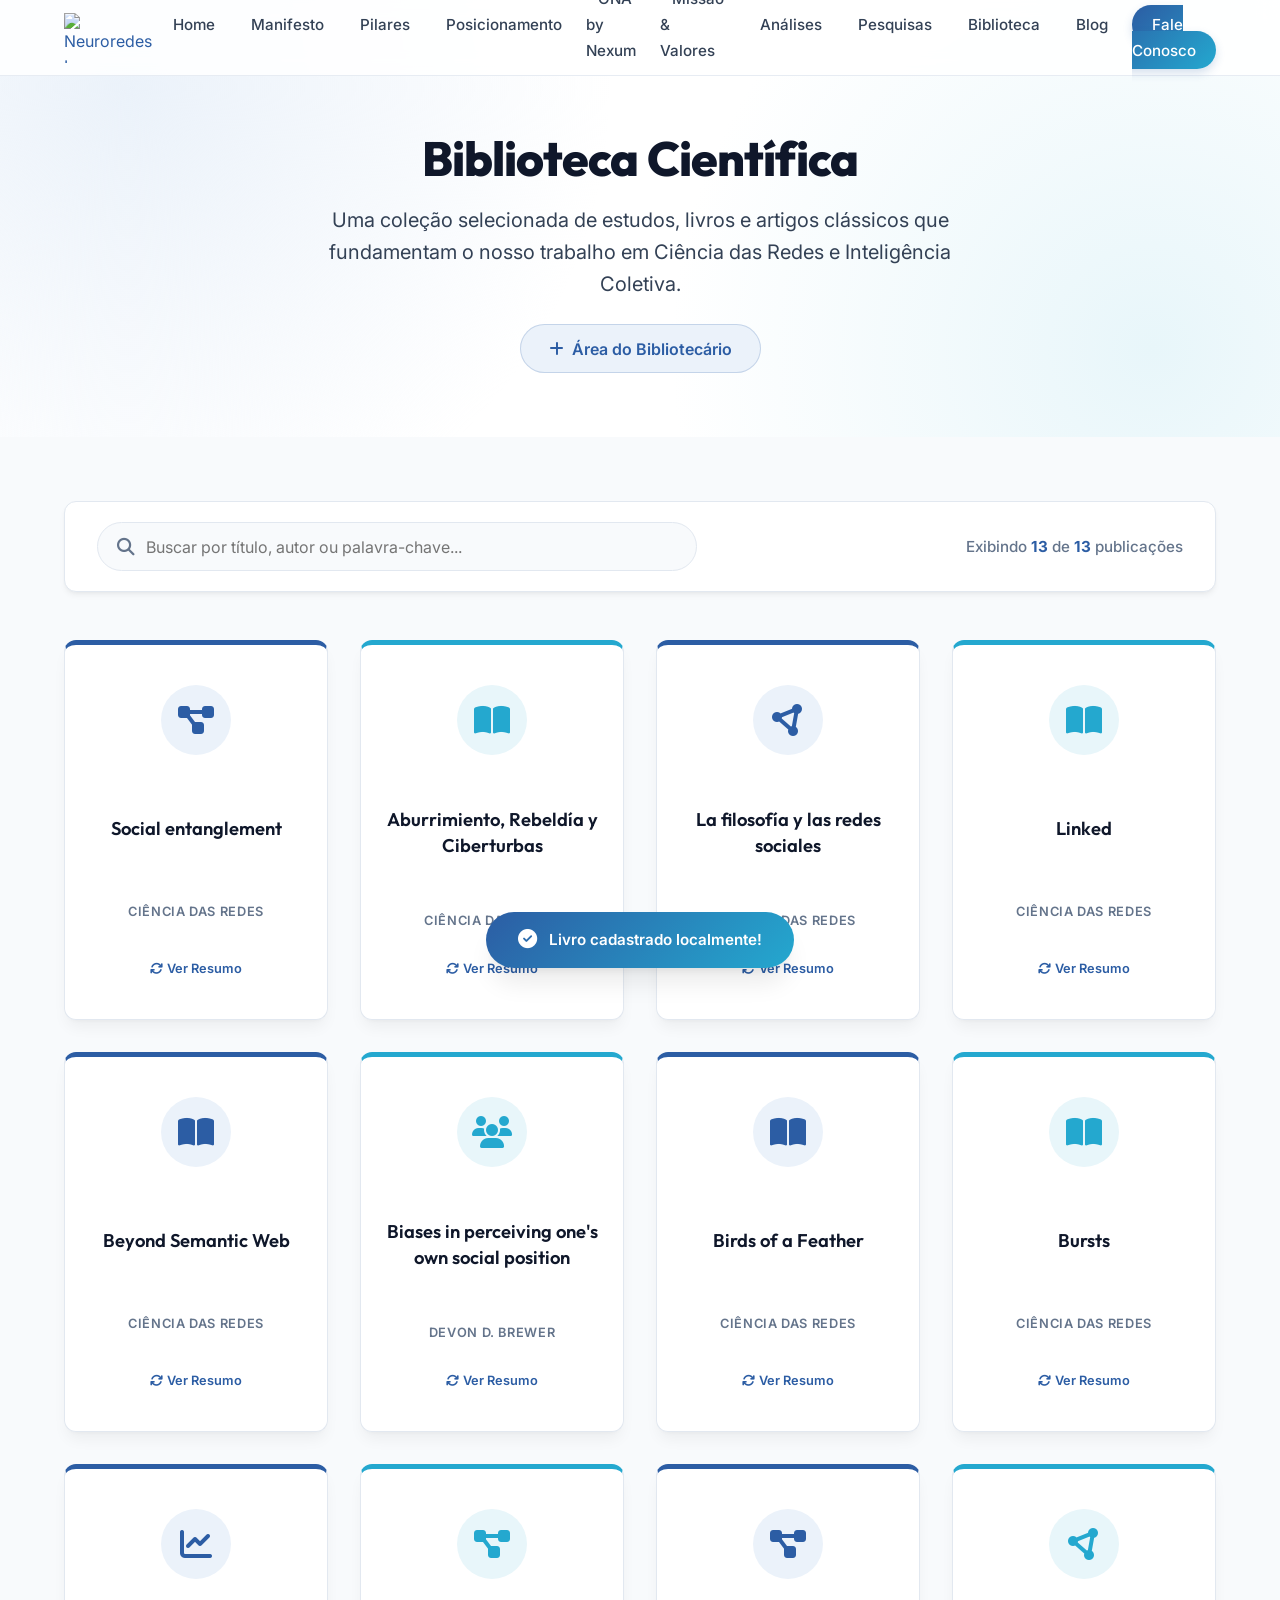
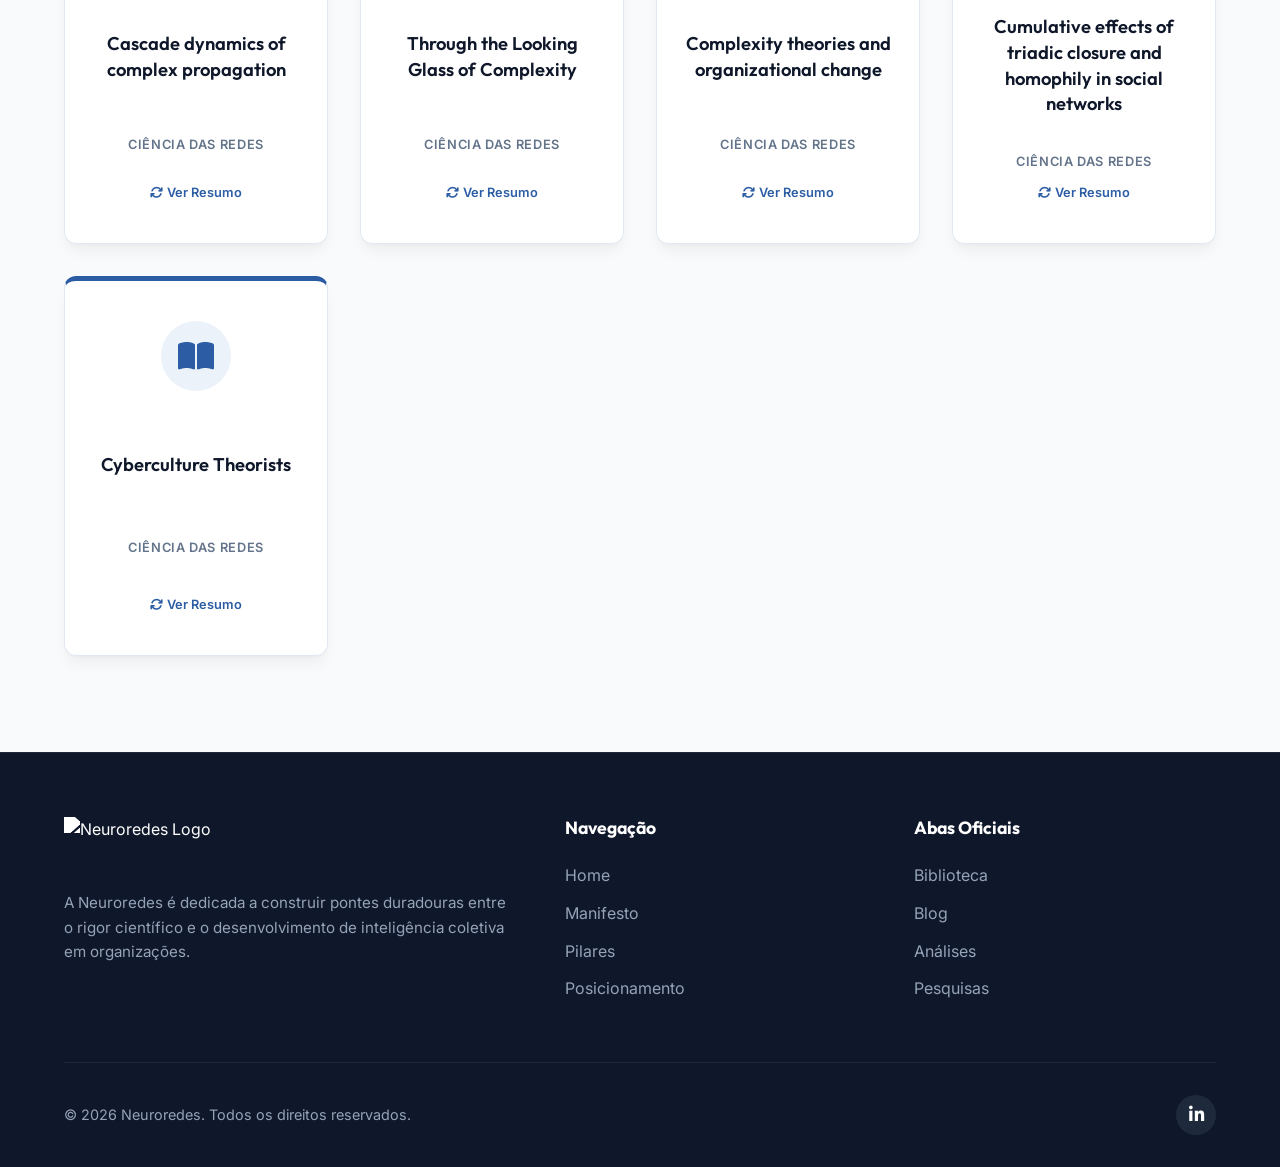
==== commit d8126302: "Fix library catalog encoding, enable dynamic librarian CMS panel, and add ONA by Nexum section on ho" ====
--- a/biblioteca.html
+++ b/biblioteca.html
@@ -1,501 +1,943 @@
-<!DOCTYPE html>
-<html lang="pt-BR">
-<head>
-    <meta charset="UTF-8">
-    <meta name="viewport" content="width=device-width, initial-scale=1.0">
-    <title>Biblioteca | Neuroredes</title>
-    
-    <!-- SEO Meta Tags -->
-    <meta name="description" content="Biblioteca de artigos científicos, teses e publicações clássicas sobre Ciência das Redes, ONA e Inteligência Coletiva.">
-    <meta name="keywords" content="Artigos Científicos, ONA, Ciência das Redes, Teoria dos Grafos, Sociometria, Inteligência Coletiva">
-    
-    <!-- CSS Stylesheet -->
-    <link rel="stylesheet" href="style.css">
-    
-    <!-- FontAwesome Icons -->
-    <link rel="stylesheet" href="https://cdnjs.cloudflare.com/ajax/libs/font-awesome/6.4.0/css/all.min.css">
-</head>
-<body>
-
-    <!-- Header / Navbar -->
-    <header class="header">
-        <div class="container nav-container">
-            <a href="index.html" class="logo">
-                <img src="https://neuroredes.com.br/wp-content/uploads/2023/08/Asset-1neuroredes.png" alt="Neuroredes Logo" id="nav-logo">
-            </a>
-            
-            <nav>
-                <ul class="nav-links">
-                    <li><a href="index.html#home">Home</a></li>
-                    <li><a href="index.html#manifesto">Manifesto</a></li>
-                    <li><a href="index.html#pilares">Pilares</a></li>
-                    <li><a href="index.html#identidade">Posicionamento</a></li>
-                    <li><a href="index.html#missao">Missão & Valores</a></li>
-                    <li><a href="https://analise.neuroredes.com.br" target="_blank">Análises</a></li>
-                    <li><a href="https://pesquisa.neuroredes.com.br/" target="_blank">Pesquisas</a></li>
-                    <li><a href="biblioteca.html" class="active">Biblioteca</a></li>
-                    <li><a href="blog.html">Blog</a></li>
-                    <li><a href="index.html#contato" class="btn-nav">Fale Conosco</a></li>
-                </ul>
-            </nav>
-            
-            <button class="menu-toggle" aria-label="Abrir Menu">
-                <i class="fas fa-bars"></i>
-            </button>
-        </div>
-    </header>
-
-    <!-- Page Header (using library-hero class from style.css) -->
-    <section class="library-hero">
-        <div class="container">
-            <h1>Biblioteca Científica</h1>
-            <p>Uma coleção selecionada de estudos, livros e artigos clássicos que fundamentam o nosso trabalho em Ciência das Redes e Inteligência Coletiva.</p>
-        </div>
-    </section>
-
-    <!-- Library Directory and Search Section -->
-    <section class="library-section">
-        <div class="container">
-            
-            <!-- Search & Info Bar -->
-            <div class="library-search-bar">
-                <div class="search-input-wrapper">
-                    <i class="fas fa-magnifying-glass search-icon"></i>
-                    <input type="text" id="library-search" placeholder="Buscar por título, autor ou palavra-chave...">
-                </div>
-                <div class="search-stats">
-                    Exibindo <span id="visible-count">13</span> de 13 publicações
-                </div>
-            </div>
-
-            <!-- Books Grid -->
-            <div class="books-grid" id="books-container">
-                <!-- 3D Flip Book Card -->
-                <div class="book-card-container" data-title="Social entanglement" data-subtitle="Ciência das Redes" data-desc="Sobre os sistemas de geraÃ§Ã£o de riquezas e seus impactos nas relaÃ§Ãµes sociais. Um estudo das estruturas e dinÃ¢micas das redes de relacionamento sociais.">
-                    <div class="book-card">
-                        <!-- Front Side -->
-                        <div class="book-front">
-                            <div class="book-icon-wrapper">
-                                <i class="fas fa-diagram-project"></i>
-                            </div>
-                            <h3>Social entanglement</h3>
-                            <div class="subtitle">Ciência das Redes</div>
-                            <div class="flip-hint">
-                                <i class="fas fa-arrows-rotate"></i> Ver Resumo
-                            </div>
-                        </div>
-                        <!-- Back Side -->
-                        <div class="book-back">
-                            <div class="book-back-content">
-                                <h3>Social entanglement</h3>
-                                <p>Sobre os sistemas de geraÃ§Ã£o de riquezas e seus impactos nas relaÃ§Ãµes sociais. Um estudo das estruturas e dinÃ¢micas das redes de relacionamento sociais.</p>
-                            </div>
-                            <a href="https://neuroredes.com.br/wp-content/uploads/2023/08/Entanglement.pdf" class="book-download-btn" target="_blank">
-                                <i class="fas fa-file-pdf"></i> Baixar PDF
-                            </a>
-                        </div>
-                    </div>
-                </div>
-                <!-- 3D Flip Book Card -->
-                <div class="book-card-container" data-title="Aburrimiento,  RebeldÃ­a y Ciberturbas" data-subtitle="Ciência das Redes" data-desc="La pregunta clave que anima este trabajo es cÃºando los individuos modifican sus pautas de comportamiento cambiando consigo la red social en la que actÃºan. Nos introduce entonces en el concepto de umbral de rebeldÃ­a, el nÃºmero de miembros de mi red que deben estar dispuestos a cambiar su comportamiento para que yo mismo lo cambie.">
-                    <div class="book-card">
-                        <!-- Front Side -->
-                        <div class="book-front">
-                            <div class="book-icon-wrapper">
-                                <i class="fas fa-book-open"></i>
-                            </div>
-                            <h3>Aburrimiento,  RebeldÃ­a y Ciberturbas</h3>
-                            <div class="subtitle">Ciência das Redes</div>
-                            <div class="flip-hint">
-                                <i class="fas fa-arrows-rotate"></i> Ver Resumo
-                            </div>
-                        </div>
-                        <!-- Back Side -->
-                        <div class="book-back">
-                            <div class="book-back-content">
-                                <h3>Aburrimiento,  RebeldÃ­a y Ciberturbas</h3>
-                                <p>La pregunta clave que anima este trabajo es cÃºando los individuos modifican sus pautas de comportamiento cambiando consigo la red social en la que actÃºan. Nos introduce entonces en el concepto de umbral de rebeldÃ­a, el nÃºmero de miembros de mi red que deben estar dispuestos a cambiar su comportamiento para que yo mismo lo cambie.</p>
-                            </div>
-                            <a href="https://neuroredes.com.br/wp-content/uploads/2023/08/Aburrimiento-rebeldia-y-ciberturbas.pdf" class="book-download-btn" target="_blank">
-                                <i class="fas fa-file-pdf"></i> Baixar PDF
-                            </a>
-                        </div>
-                    </div>
-                </div>
-                <!-- 3D Flip Book Card -->
-                <div class="book-card-container" data-title="La filosofÃ­a y las redes sociales" data-subtitle="Ciência das Redes" data-desc="â€œEl objetivo de este escrito es relativamente sencillo: mostrar, o poner de relieve, diversos aspectos de las redes sociales y la web 2.0 que pueden ser tema de reflexiÃ³n filosÃ³fica. Contrario a lo que pudiera pensarse, la web 2.0 no es un objeto alejado de la filosofÃ­a que sÃ³lo concierne a ingenieros e informÃ¡ticos, sino que prÃ¡cticamente todas las Ã¡reas o disciplinas filosÃ³ficas tienen algo que decir sobre Internet y las redes Socialesâ€">
-                    <div class="book-card">
-                        <!-- Front Side -->
-                        <div class="book-front">
-                            <div class="book-icon-wrapper">
-                                <i class="fas fa-circle-nodes"></i>
-                            </div>
-                            <h3>La filosofÃ­a y las redes sociales</h3>
-                            <div class="subtitle">Ciência das Redes</div>
-                            <div class="flip-hint">
-                                <i class="fas fa-arrows-rotate"></i> Ver Resumo
-                            </div>
-                        </div>
-                        <!-- Back Side -->
-                        <div class="book-back">
-                            <div class="book-back-content">
-                                <h3>La filosofÃ­a y las redes sociales</h3>
-                                <p>â€œEl objetivo de este escrito es relativamente sencillo: mostrar, o poner de relieve, diversos aspectos de las redes sociales y la web 2.0 que pueden ser tema de reflexiÃ³n filosÃ³fica. Contrario a lo que pudiera pensarse, la web 2.0 no es un objeto alejado de la filosofÃ­a que sÃ³lo concierne a ingenieros e informÃ¡ticos, sino que prÃ¡cticamente todas las Ã¡reas o disciplinas filosÃ³ficas tienen algo que decir sobre Internet y las redes Socialesâ€</p>
-                            </div>
-                            <a href="https://neuroredes.com.br/wp-content/uploads/2023/08/Alberto-Constante-la-filosofia-y-las-redes-sociales.pdf" class="book-download-btn" target="_blank">
-                                <i class="fas fa-file-pdf"></i> Baixar PDF
-                            </a>
-                        </div>
-                    </div>
-                </div>
-                <!-- 3D Flip Book Card -->
-                <div class="book-card-container" data-title="Linked" data-subtitle="Ciência das Redes" data-desc="â€œA string of recent breathtaking discoveries has forced us to acknowledge that amazingly simple and far-reaching natural laws govern the structure and the evolution of all the complex networks that surround us.â€">
-                    <div class="book-card">
-                        <!-- Front Side -->
-                        <div class="book-front">
-                            <div class="book-icon-wrapper">
-                                <i class="fas fa-book-open"></i>
-                            </div>
-                            <h3>Linked</h3>
-                            <div class="subtitle">Ciência das Redes</div>
-                            <div class="flip-hint">
-                                <i class="fas fa-arrows-rotate"></i> Ver Resumo
-                            </div>
-                        </div>
-                        <!-- Back Side -->
-                        <div class="book-back">
-                            <div class="book-back-content">
-                                <h3>Linked</h3>
-                                <p>â€œA string of recent breathtaking discoveries has forced us to acknowledge that amazingly simple and far-reaching natural laws govern the structure and the evolution of all the complex networks that surround us.â€</p>
-                            </div>
-                            <a href="https://neuroredes.com.br/wp-content/uploads/2023/08/Barabasi_Linked.pdf" class="book-download-btn" target="_blank">
-                                <i class="fas fa-file-pdf"></i> Baixar PDF
-                            </a>
-                        </div>
-                    </div>
-                </div>
-                <!-- 3D Flip Book Card -->
-                <div class="book-card-container" data-title="Beyond Semantic Web" data-subtitle="Ciência das Redes" data-desc="Palestra de Pierre Levy em Montreal (2008) sobre ferramentas simbÃ³licas, conversaÃ§Ãµes globais e inteligÃªncia coletiva.">
-                    <div class="book-card">
-                        <!-- Front Side -->
-                        <div class="book-front">
-                            <div class="book-icon-wrapper">
-                                <i class="fas fa-book-open"></i>
-                            </div>
-                            <h3>Beyond Semantic Web</h3>
-                            <div class="subtitle">Ciência das Redes</div>
-                            <div class="flip-hint">
-                                <i class="fas fa-arrows-rotate"></i> Ver Resumo
-                            </div>
-                        </div>
-                        <!-- Back Side -->
-                        <div class="book-back">
-                            <div class="book-back-content">
-                                <h3>Beyond Semantic Web</h3>
-                                <p>Palestra de Pierre Levy em Montreal (2008) sobre ferramentas simbÃ³licas, conversaÃ§Ãµes globais e inteligÃªncia coletiva.</p>
-                            </div>
-                            <a href="https://neuroredes.com.br/wp-content/uploads/2023/08/Beyond-Semantic-Web-Pierre-Levy.pdf" class="book-download-btn" target="_blank">
-                                <i class="fas fa-file-pdf"></i> Baixar PDF
-                            </a>
-                        </div>
-                    </div>
-                </div>
-                <!-- 3D Flip Book Card -->
-                <div class="book-card-container" data-title="Biases in perceiving one's own social position" data-subtitle="Devon D. Brewer" data-desc="â€œIn a review of research conducted in natural social settings, I find evidence of three such biases: over-estimation of own dominance rank, overreporting own social interaction with higher status others, and over-estimation of own centrality in social networks. For each bias, several studies suggest a moderate strength illusion. I offer evolutionary accounts of the adaptive functions of these biases. Most interpretations concern the potential that these illusions stimulate individuals to behave in ways that lead to higher status and cultivation of beneficial social ties.â€">
-                    <div class="book-card">
-                        <!-- Front Side -->
-                        <div class="book-front">
-                            <div class="book-icon-wrapper">
-                                <i class="fas fa-users"></i>
-                            </div>
-                            <h3>Biases in perceiving one's own social position</h3>
-                            <div class="subtitle">Devon D. Brewer</div>
-                            <div class="flip-hint">
-                                <i class="fas fa-arrows-rotate"></i> Ver Resumo
-                            </div>
-                        </div>
-                        <!-- Back Side -->
-                        <div class="book-back">
-                            <div class="book-back-content">
-                                <h3>Biases in perceiving one's own social position</h3>
-                                <p>â€œIn a review of research conducted in natural social settings, I find evidence of three such biases: over-estimation of own dominance rank, overreporting own social interaction with higher status others, and over-estimation of own centrality in social networks. For each bias, several studies suggest a moderate strength illusion. I offer evolutionary accounts of the adaptive functions of these biases. Most interpretations concern the potential that these illusions stimulate individuals to behave in ways that lead to higher status and cultivation of beneficial social ties.â€</p>
-                            </div>
-                            <a href="https://neuroredes.com.br/wp-content/uploads/2023/08/Biases-in-perceiving-ones-own-social-position-Devon-Brewer.pdf" class="book-download-btn" target="_blank">
-                                <i class="fas fa-file-pdf"></i> Baixar PDF
-                            </a>
-                        </div>
-                    </div>
-                </div>
-                <!-- 3D Flip Book Card -->
-                <div class="book-card-container" data-title="Birds of a Feather" data-subtitle="Ciência das Redes" data-desc="â€œSimilarity breeds connection. This principleâ€”the homophily principleâ€”structures network ties of every type, including marriage, friendship, work, advice, support, information transfer, exchange, comembership, and other types of relationship. The result is that peopleâ€™s personal networks are homogeneous with regard to many sociodemographic, behavioral, and intrapersonal characteristics. Homophily limits peopleâ€™s social worlds in a way that has powerful implications for the information they receive, the attitudes they form, and the interaction they experience.â€">
-                    <div class="book-card">
-                        <!-- Front Side -->
-                        <div class="book-front">
-                            <div class="book-icon-wrapper">
-                                <i class="fas fa-book-open"></i>
-                            </div>
-                            <h3>Birds of a Feather</h3>
-                            <div class="subtitle">Ciência das Redes</div>
-                            <div class="flip-hint">
-                                <i class="fas fa-arrows-rotate"></i> Ver Resumo
-                            </div>
-                        </div>
-                        <!-- Back Side -->
-                        <div class="book-back">
-                            <div class="book-back-content">
-                                <h3>Birds of a Feather</h3>
-                                <p>â€œSimilarity breeds connection. This principleâ€”the homophily principleâ€”structures network ties of every type, including marriage, friendship, work, advice, support, information transfer, exchange, comembership, and other types of relationship. The result is that peopleâ€™s personal networks are homogeneous with regard to many sociodemographic, behavioral, and intrapersonal characteristics. Homophily limits peopleâ€™s social worlds in a way that has powerful implications for the information they receive, the attitudes they form, and the interaction they experience.â€</p>
-                            </div>
-                            <a href="https://neuroredes.com.br/wp-content/uploads/2023/08/Birds-of-a-feather-homophily-in-social-networks.pdf" class="book-download-btn" target="_blank">
-                                <i class="fas fa-file-pdf"></i> Baixar PDF
-                            </a>
-                        </div>
-                    </div>
-                </div>
-                <!-- 3D Flip Book Card -->
-                <div class="book-card-container" data-title="Bursts" data-subtitle="Ciência das Redes" data-desc="â€œIf all goes well, by the time you close this book, I will have convinced you that, despite de spontaneity you may exhibit, you are far more predictable than you are willing to admit. This is by no means personal. I am just as easy to forecast as is everybody with whom I live and work. In fact, algorithms built in my lab to discover how predictable we are were tested on millions of individuals and failed only once...â€">
-                    <div class="book-card">
-                        <!-- Front Side -->
-                        <div class="book-front">
-                            <div class="book-icon-wrapper">
-                                <i class="fas fa-book-open"></i>
-                            </div>
-                            <h3>Bursts</h3>
-                            <div class="subtitle">Ciência das Redes</div>
-                            <div class="flip-hint">
-                                <i class="fas fa-arrows-rotate"></i> Ver Resumo
-                            </div>
-                        </div>
-                        <!-- Back Side -->
-                        <div class="book-back">
-                            <div class="book-back-content">
-                                <h3>Bursts</h3>
-                                <p>â€œIf all goes well, by the time you close this book, I will have convinced you that, despite de spontaneity you may exhibit, you are far more predictable than you are willing to admit. This is by no means personal. I am just as easy to forecast as is everybody with whom I live and work. In fact, algorithms built in my lab to discover how predictable we are were tested on millions of individuals and failed only once...â€</p>
-                            </div>
-                            <a href="https://neuroredes.com.br/wp-content/uploads/2023/08/BURSTS-Barabasi-2010.pdf" class="book-download-btn" target="_blank">
-                                <i class="fas fa-file-pdf"></i> Baixar PDF
-                            </a>
-                        </div>
-                    </div>
-                </div>
-                <!-- 3D Flip Book Card -->
-                <div class="book-card-container" data-title="Cascade dynamics of complex propagation" data-subtitle="Ciência das Redes" data-desc="â€œRandom links between otherwise distant nodes can greatly facilitate the propagation of disease or information, provided contagion can be transmitted by a single active node. However, we show that when the propagation requires simultaneous exposure to multiple sources of activation, called complex propagation, the effect of random links can be just the opposite; it can make the propagation more difficult to achieveâ€">
-                    <div class="book-card">
-                        <!-- Front Side -->
-                        <div class="book-front">
-                            <div class="book-icon-wrapper">
-                                <i class="fas fa-chart-line"></i>
-                            </div>
-                            <h3>Cascade dynamics of complex propagation</h3>
-                            <div class="subtitle">Ciência das Redes</div>
-                            <div class="flip-hint">
-                                <i class="fas fa-arrows-rotate"></i> Ver Resumo
-                            </div>
-                        </div>
-                        <!-- Back Side -->
-                        <div class="book-back">
-                            <div class="book-back-content">
-                                <h3>Cascade dynamics of complex propagation</h3>
-                                <p>â€œRandom links between otherwise distant nodes can greatly facilitate the propagation of disease or information, provided contagion can be transmitted by a single active node. However, we show that when the propagation requires simultaneous exposure to multiple sources of activation, called complex propagation, the effect of random links can be just the opposite; it can make the propagation more difficult to achieveâ€</p>
-                            </div>
-                            <a href="https://neuroredes.com.br/wp-content/uploads/2023/08/cascade-dynamics-of-complex-propagation.pdf" class="book-download-btn" target="_blank">
-                                <i class="fas fa-file-pdf"></i> Baixar PDF
-                            </a>
-                        </div>
-                    </div>
-                </div>
-                <!-- 3D Flip Book Card -->
-                <div class="book-card-container" data-title="Through the Looking Glass of Complexity" data-subtitle="Ciência das Redes" data-desc="â€œOrganizations are now routinely viewed as dynamic systems of adaptation and evolution that contain multiple parts which interact with one another and the environment. Such a representation is so common that it has acquired the status of a selfevident fact. Yet the profound implications of such a viewpoint for theory and analysis have not been adequately examined or exploited... In this paper we propose that by explicitly recognizing the complex system characteristics of organizations and pursuing their implications, organization theory (OT) can profit from the advances made in the field of CST.â€">
-                    <div class="book-card">
-                        <!-- Front Side -->
-                        <div class="book-front">
-                            <div class="book-icon-wrapper">
-                                <i class="fas fa-diagram-project"></i>
-                            </div>
-                            <h3>Through the Looking Glass of Complexity</h3>
-                            <div class="subtitle">Ciência das Redes</div>
-                            <div class="flip-hint">
-                                <i class="fas fa-arrows-rotate"></i> Ver Resumo
-                            </div>
-                        </div>
-                        <!-- Back Side -->
-                        <div class="book-back">
-                            <div class="book-back-content">
-                                <h3>Through the Looking Glass of Complexity</h3>
-                                <p>â€œOrganizations are now routinely viewed as dynamic systems of adaptation and evolution that contain multiple parts which interact with one another and the environment. Such a representation is so common that it has acquired the status of a selfevident fact. Yet the profound implications of such a viewpoint for theory and analysis have not been adequately examined or exploited... In this paper we propose that by explicitly recognizing the complex system characteristics of organizations and pursuing their implications, organization theory (OT) can profit from the advances made in the field of CST.â€</p>
-                            </div>
-                            <a href="https://neuroredes.com.br/wp-content/uploads/2023/08/Complexity-The-Dynamics-of-organizations-as-adaptive-evolving-systemas-Morel1999.pdf" class="book-download-btn" target="_blank">
-                                <i class="fas fa-file-pdf"></i> Baixar PDF
-                            </a>
-                        </div>
-                    </div>
-                </div>
-                <!-- 3D Flip Book Card -->
-                <div class="book-card-container" data-title="Complexity theories and organizational change" data-subtitle="Ciência das Redes" data-desc="â€œComplexity theories are increasingly being seen by academics and practitioners as a way of understanding and changing organizations. The aim of this paper is to review the nature of complexity theories and their importance and implications for organizations and organizational change.â€">
-                    <div class="book-card">
-                        <!-- Front Side -->
-                        <div class="book-front">
-                            <div class="book-icon-wrapper">
-                                <i class="fas fa-diagram-project"></i>
-                            </div>
-                            <h3>Complexity theories and organizational change</h3>
-                            <div class="subtitle">Ciência das Redes</div>
-                            <div class="flip-hint">
-                                <i class="fas fa-arrows-rotate"></i> Ver Resumo
-                            </div>
-                        </div>
-                        <!-- Back Side -->
-                        <div class="book-back">
-                            <div class="book-back-content">
-                                <h3>Complexity theories and organizational change</h3>
-                                <p>â€œComplexity theories are increasingly being seen by academics and practitioners as a way of understanding and changing organizations. The aim of this paper is to review the nature of complexity theories and their importance and implications for organizations and organizational change.â€</p>
-                            </div>
-                            <a href="https://neuroredes.com.br/wp-content/uploads/2023/08/Complexity-theories-and-organizational-change-Burnes.pdf" class="book-download-btn" target="_blank">
-                                <i class="fas fa-file-pdf"></i> Baixar PDF
-                            </a>
-                        </div>
-                    </div>
-                </div>
-                <!-- 3D Flip Book Card -->
-                <div class="book-card-container" data-title="Cumulative effects of triadic closure and homophily in social networks" data-subtitle="Ciência das Redes" data-desc="â€œSocial network structure has often been attributed to two network evolution mechanismsâ€”triadic closure and choice homophilyâ€”which are commonly considered independently or with static models. However, empirical studies suggest that their dynamic interplay generates the observed homophily of real-world social networks. By combining these mechanisms in a dynamic model, we confirm the longheld hypothesis that choice homophily and triadic closure cause induced homophilyâ€">
-                    <div class="book-card">
-                        <!-- Front Side -->
-                        <div class="book-front">
-                            <div class="book-icon-wrapper">
-                                <i class="fas fa-circle-nodes"></i>
-                            </div>
-                            <h3>Cumulative effects of triadic closure and homophily in social networks</h3>
-                            <div class="subtitle">Ciência das Redes</div>
-                            <div class="flip-hint">
-                                <i class="fas fa-arrows-rotate"></i> Ver Resumo
-                            </div>
-                        </div>
-                        <!-- Back Side -->
-                        <div class="book-back">
-                            <div class="book-back-content">
-                                <h3>Cumulative effects of triadic closure and homophily in social networks</h3>
-                                <p>â€œSocial network structure has often been attributed to two network evolution mechanismsâ€”triadic closure and choice homophilyâ€”which are commonly considered independently or with static models. However, empirical studies suggest that their dynamic interplay generates the observed homophily of real-world social networks. By combining these mechanisms in a dynamic model, we confirm the longheld hypothesis that choice homophily and triadic closure cause induced homophilyâ€</p>
-                            </div>
-                            <a href="https://neuroredes.com.br/wp-content/uploads/2023/08/Cumulative-effects-of-triadic-closure-and-homophily.pdf" class="book-download-btn" target="_blank">
-                                <i class="fas fa-file-pdf"></i> Baixar PDF
-                            </a>
-                        </div>
-                    </div>
-                </div>
-                <!-- 3D Flip Book Card -->
-                <div class="book-card-container" data-title="Cyberculture Theorists" data-subtitle="Ciência das Redes" data-desc="â€œThis book surveys a â€˜clusterâ€™ of works that seek to explore the cultures of cyberspace, the Internet and the information society. It introduces key ideas, and includes detailed discussion of the work of two key thinkers in this area, Manuel Castells and Donna Haraway, as well as outlining the development of cyberculture studies as a field.â€">
-                    <div class="book-card">
-                        <!-- Front Side -->
-                        <div class="book-front">
-                            <div class="book-icon-wrapper">
-                                <i class="fas fa-book-open"></i>
-                            </div>
-                            <h3>Cyberculture Theorists</h3>
-                            <div class="subtitle">Ciência das Redes</div>
-                            <div class="flip-hint">
-                                <i class="fas fa-arrows-rotate"></i> Ver Resumo
-                            </div>
-                        </div>
-                        <!-- Back Side -->
-                        <div class="book-back">
-                            <div class="book-back-content">
-                                <h3>Cyberculture Theorists</h3>
-                                <p>â€œThis book surveys a â€˜clusterâ€™ of works that seek to explore the cultures of cyberspace, the Internet and the information society. It introduces key ideas, and includes detailed discussion of the work of two key thinkers in this area, Manuel Castells and Donna Haraway, as well as outlining the development of cyberculture studies as a field.â€</p>
-                            </div>
-                            <a href="https://neuroredes.com.br/wp-content/uploads/2023/08/cyberculture_theorists_manuel_castells.pdf" class="book-download-btn" target="_blank">
-                                <i class="fas fa-file-pdf"></i> Baixar PDF
-                            </a>
-                        </div>
-                    </div>
-                </div>
-            </div>
-        </div>
-    </section>
-
-    <!-- Footer -->
-    <footer class="footer">
-        <div class="container">
-            <div class="footer-top">
-                <div class="footer-desc-col">
-                    <a href="index.html" class="footer-logo">
-                        <img src="https://neuroredes.com.br/wp-content/uploads/2023/08/Asset-1neuroredes.png" alt="Neuroredes Logo">
-                    </a>
-                    <p class="footer-desc">A Neuroredes é dedicada a construir pontes duradouras entre o rigor científico e o desenvolvimento de inteligência coletiva em organizações.</p>
-                </div>
-                
-                <div class="footer-links">
-                    <h4>Navegação</h4>
-                    <ul>
-                        <li><a href="index.html#home">Home</a></li>
-                        <li><a href="index.html#manifesto">Manifesto</a></li>
-                        <li><a href="index.html#pilares">Pilares</a></li>
-                        <li><a href="index.html#identidade">Posicionamento</a></li>
-                    </ul>
-                </div>
-                
-                <div class="footer-links">
-                    <h4>Abas Oficiais</h4>
-                    <ul>
-                        <li><a href="biblioteca.html">Biblioteca</a></li>
-                        <li><a href="blog.html">Blog</a></li>
-                        <li><a href="https://analise.neuroredes.com.br" target="_blank">Análises</a></li>
-                        <li><a href="https://pesquisa.neuroredes.com.br/" target="_blank">Pesquisas</a></li>
-                    </ul>
-                </div>
-            </div>
-            
-            <div class="footer-bottom">
-                <p>&copy; 2026 Neuroredes. Todos os direitos reservados.</p>
-                <div class="social-links">
-                    <a href="https://www.linkedin.com/company/neuroredes" target="_blank" class="social-link" aria-label="LinkedIn">
-                        <i class="fab fa-linkedin-in"></i>
-                    </a>
-                </div>
-            </div>
-        </div>
-    </footer>
-
-    <!-- Main Script + Search Logic -->
-    <script src="script.js"></script>
-    <script>
-        // Library Live Search Filter
-        const searchInput = document.getElementById('library-search');
-        const containers = document.querySelectorAll('.book-card-container');
-        const visibleCountSpan = document.getElementById('visible-count');
-        
-        if (searchInput) {
-            searchInput.addEventListener('input', (e) => {
-                const term = e.target.value.toLowerCase().trim();
-                let visibleCount = 0;
-                
-                containers.forEach(container => {
-                    const title = container.getAttribute('data-title').toLowerCase();
-                    const subtitle = container.getAttribute('data-subtitle').toLowerCase();
-                    const desc = container.getAttribute('data-desc').toLowerCase();
-                    
-                    if (title.includes(term) || subtitle.includes(term) || desc.includes(term)) {
-                        container.style.display = 'block';
-                        visibleCount++;
-                    } else {
-                        container.style.display = 'none';
-                    }
-                });
-                
-                visibleCountSpan.textContent = visibleCount;
-            });
-        }
-        
-        // Touch supports for mobile device flipping
-        const cards = document.querySelectorAll('.book-card');
-        cards.forEach(card => {
-            card.addEventListener('click', function(e) {
-                // If the user clicked the download button, let the link fire naturally
-                if (e.target.closest('.book-download-btn')) {
-                    return;
-                }
-                card.classList.toggle('flipped');
-            });
-        });
-    </script>
-</body>
-</html>
+<!DOCTYPE html>
+<html lang="pt-BR">
+<head>
+    <meta charset="UTF-8">
+    <meta name="viewport" content="width=device-width, initial-scale=1.0">
+    <title>Biblioteca | Neuroredes</title>
+    
+    <!-- SEO Meta Tags -->
+    <meta name="description" content="Biblioteca de artigos científicos, teses e publicações clássicas sobre Ciência das Redes, ONA e Inteligência Coletiva.">
+    <meta name="keywords" content="Artigos Científicos, ONA, Ciência das Redes, Teoria dos Grafos, Sociometria, Inteligência Coletiva">
+    
+    <!-- CSS Stylesheet -->
+    <link rel="stylesheet" href="style.css">
+    
+    <!-- FontAwesome Icons -->
+    <link rel="stylesheet" href="https://cdnjs.cloudflare.com/ajax/libs/font-awesome/6.4.0/css/all.min.css">
+    
+    <!-- Add Librarian Panel Specific Styles inline for modularity -->
+    <style>
+        .librarian-panel-trigger-wrapper {
+            margin-top: 1.5rem;
+            display: flex;
+            justify-content: center;
+            gap: 1rem;
+        }
+        
+        .btn-librarian {
+            background-color: var(--color-primary-light);
+            color: var(--color-primary);
+            border: 1px solid rgba(44, 93, 164, 0.2);
+            transition: var(--transition-fast);
+        }
+        
+        .btn-librarian:hover {
+            background-color: var(--color-primary);
+            color: white;
+            box-shadow: 0 4px 12px rgba(44, 93, 164, 0.2);
+        }
+
+        /* Librarian Modal Styling */
+        .librarian-modal {
+            position: fixed;
+            top: 0;
+            left: 0;
+            width: 100vw;
+            height: 100vh;
+            z-index: 2100;
+            opacity: 0;
+            visibility: hidden;
+            transition: opacity 0.4s ease, visibility 0.4s ease;
+        }
+
+        .librarian-modal.active {
+            opacity: 1;
+            visibility: visible;
+        }
+
+        .librarian-modal-overlay {
+            position: absolute;
+            top: 0;
+            left: 0;
+            width: 100%;
+            height: 100%;
+            background-color: rgba(15, 23, 42, 0.6);
+            backdrop-filter: blur(8px);
+            -webkit-backdrop-filter: blur(8px);
+        }
+
+        .librarian-modal-container {
+            position: absolute;
+            top: 50%;
+            left: 50%;
+            transform: translate(-50%, -50%) scale(0.9);
+            width: 90%;
+            max-width: 800px;
+            max-height: 90vh;
+            background-color: var(--bg-main);
+            border-radius: var(--radius-lg);
+            box-shadow: var(--shadow-xl);
+            overflow-y: auto;
+            display: flex;
+            flex-direction: column;
+            z-index: 2101;
+            transition: transform 0.4s cubic-bezier(0.16, 1, 0.3, 1);
+            border: 1px solid var(--border-color);
+        }
+
+        .librarian-modal.active .librarian-modal-container {
+            transform: translate(-50%, -50%) scale(1);
+        }
+
+        .librarian-modal-header {
+            display: flex;
+            justify-content: space-between;
+            align-items: center;
+            padding: 1.5rem 2rem;
+            border-bottom: 1px solid var(--border-color);
+            background-color: var(--bg-sec);
+            position: sticky;
+            top: 0;
+            z-index: 10;
+        }
+
+        .librarian-modal-header h2 {
+            font-family: var(--font-title);
+            color: var(--color-primary);
+            font-size: 1.5rem;
+            display: flex;
+            align-items: center;
+            gap: 0.5rem;
+        }
+
+        .librarian-modal-close {
+            background: none;
+            border: none;
+            font-size: 1.5rem;
+            color: var(--text-muted);
+            cursor: pointer;
+            transition: var(--transition-fast);
+        }
+
+        .librarian-modal-close:hover {
+            color: var(--error);
+        }
+
+        .librarian-form {
+            padding: 2rem;
+            display: flex;
+            flex-direction: column;
+            gap: 1.5rem;
+        }
+
+        .form-row {
+            display: grid;
+            grid-template-columns: 1fr 1fr;
+            gap: 1.5rem;
+        }
+
+        @media (max-width: 600px) {
+            .form-row {
+                grid-template-columns: 1fr;
+                gap: 1.25rem;
+            }
+        }
+
+        .form-group {
+            display: flex;
+            flex-direction: column;
+            gap: 0.5rem;
+        }
+
+        .form-group label {
+            font-family: var(--font-body);
+            font-size: 0.9rem;
+            font-weight: 600;
+            color: var(--text-primary);
+        }
+
+        .form-group input[type="text"],
+        .form-group select,
+        .form-group textarea {
+            padding: 0.75rem 1rem;
+            border: 1px solid var(--border-color);
+            border-radius: var(--radius-md);
+            font-family: var(--font-body);
+            font-size: 0.95rem;
+            background-color: var(--bg-sec);
+            transition: var(--transition-fast);
+            color: var(--text-primary);
+        }
+
+        .form-group input[type="text"]:focus,
+        .form-group select:focus,
+        .form-group textarea:focus {
+            outline: none;
+            border-color: var(--color-primary);
+            background-color: var(--bg-main);
+            box-shadow: 0 0 0 3px rgba(44, 93, 164, 0.1);
+        }
+
+        .form-group textarea {
+            resize: vertical;
+            min-height: 100px;
+        }
+
+        .pdf-source-tabs {
+            display: flex;
+            border-bottom: 1px solid var(--border-color);
+            margin-bottom: 0.5rem;
+        }
+
+        .pdf-tab-btn {
+            background: none;
+            border: none;
+            padding: 0.5rem 1rem;
+            font-family: var(--font-body);
+            font-size: 0.85rem;
+            font-weight: 600;
+            color: var(--text-muted);
+            cursor: pointer;
+            border-bottom: 2px solid transparent;
+            transition: var(--transition-fast);
+        }
+
+        .pdf-tab-btn.active {
+            color: var(--color-primary);
+            border-bottom-color: var(--color-primary);
+        }
+
+        .pdf-source-panel {
+            display: none;
+        }
+
+        .pdf-source-panel.active {
+            display: block;
+        }
+
+        .pdf-file-drop {
+            border: 2px dashed var(--border-color);
+            border-radius: var(--radius-md);
+            padding: 1.5rem;
+            text-align: center;
+            background-color: var(--bg-sec);
+            cursor: pointer;
+            transition: var(--transition-fast);
+        }
+
+        .pdf-file-drop:hover {
+            border-color: var(--color-primary);
+            background-color: var(--color-primary-light);
+        }
+
+        .pdf-file-drop i {
+            font-size: 2rem;
+            color: var(--color-primary);
+            margin-bottom: 0.5rem;
+        }
+
+        .pdf-file-drop p {
+            font-size: 0.85rem;
+            color: var(--text-secondary);
+        }
+
+        .file-selected-info {
+            margin-top: 1rem;
+            padding: 0.75rem 1rem;
+            background-color: var(--color-primary-light);
+            border-radius: var(--radius-md);
+            border: 1px solid rgba(44, 93, 164, 0.15);
+            display: none;
+            justify-content: space-between;
+            align-items: center;
+        }
+
+        .file-selected-info span {
+            font-size: 0.85rem;
+            color: var(--color-primary);
+            font-weight: 600;
+            overflow: hidden;
+            text-overflow: ellipsis;
+            white-space: nowrap;
+            max-width: 80%;
+        }
+
+        .file-selected-remove {
+            background: none;
+            border: none;
+            color: var(--error);
+            cursor: pointer;
+            font-size: 0.95rem;
+        }
+
+        .form-actions {
+            display: flex;
+            justify-content: space-between;
+            align-items: center;
+            gap: 1rem;
+            border-top: 1px solid var(--border-color);
+            padding-top: 1.5rem;
+            margin-top: 1rem;
+        }
+
+        @media (max-width: 600px) {
+            .form-actions {
+                flex-direction: column;
+                align-items: stretch;
+            }
+            
+            .form-actions .btn {
+                width: 100%;
+            }
+        }
+
+        .admin-sidebar {
+            background-color: var(--color-primary-light);
+            border: 1px solid rgba(44, 93, 164, 0.15);
+            border-radius: var(--radius-md);
+            padding: 1.5rem;
+            font-size: 0.9rem;
+            color: var(--text-secondary);
+            display: flex;
+            flex-direction: column;
+            gap: 1rem;
+        }
+
+        .admin-sidebar h4 {
+            font-family: var(--font-title);
+            color: var(--color-primary);
+            font-size: 1.1rem;
+            display: flex;
+            align-items: center;
+            gap: 0.5rem;
+        }
+
+        .admin-sidebar ol {
+            margin-left: 1.25rem;
+        }
+
+        .admin-sidebar li {
+            margin-bottom: 0.5rem;
+        }
+
+        .admin-actions {
+            display: flex;
+            gap: 0.5rem;
+            margin-top: 0.5rem;
+        }
+
+        /* Toast Banner */
+        .toast-notification {
+            position: fixed;
+            bottom: 2rem;
+            left: 50%;
+            transform: translateX(-50%) translateY(100px);
+            background: linear-gradient(135deg, var(--color-primary) 0%, var(--color-secondary) 100%);
+            color: white;
+            padding: 1rem 2rem;
+            border-radius: var(--radius-full);
+            box-shadow: var(--shadow-xl);
+            display: flex;
+            align-items: center;
+            gap: 0.75rem;
+            font-family: var(--font-body);
+            font-weight: 600;
+            font-size: 0.95rem;
+            z-index: 3000;
+            transition: transform 0.4s cubic-bezier(0.175, 0.885, 0.32, 1.275);
+        }
+
+        .toast-notification.active {
+            transform: translateX(-50%) translateY(0);
+        }
+
+        .toast-notification i {
+            font-size: 1.2rem;
+        }
+
+        /* Loading spinner inside library */
+        .loading-spinner {
+            text-align: center;
+            padding: 4rem 2rem;
+            background: var(--bg-main);
+            border-radius: var(--radius-md);
+            border: 1px solid var(--border-color);
+            box-shadow: var(--shadow-md);
+            color: var(--text-secondary);
+            grid-column: 1 / -1;
+        }
+
+        .loading-spinner i {
+            font-size: 2.5rem;
+            color: var(--color-primary);
+            margin-bottom: 1rem;
+        }
+    </style>
+</head>
+<body>
+
+    <!-- Header / Navbar -->
+    <header class="header">
+        <div class="container nav-container">
+            <a href="index.html" class="logo">
+                <img src="https://neuroredes.com.br/wp-content/uploads/2023/08/Asset-1neuroredes.png" alt="Neuroredes Logo" id="nav-logo">
+            </a>
+            
+            <nav>
+                <ul class="nav-links">
+                    <li><a href="index.html#home">Home</a></li>
+                    <li><a href="index.html#manifesto">Manifesto</a></li>
+                    <li><a href="index.html#pilares">Pilares</a></li>
+                    <li><a href="index.html#identidade">Posicionamento</a></li>
+                    <li><a href="index.html#ona">ONA by Nexum</a></li>
+                    <li><a href="index.html#missao">Missão & Valores</a></li>
+                    <li><a href="https://analise.neuroredes.com.br" target="_blank">Análises</a></li>
+                    <li><a href="https://pesquisa.neuroredes.com.br/" target="_blank">Pesquisas</a></li>
+                    <li><a href="biblioteca.html" class="active">Biblioteca</a></li>
+                    <li><a href="blog.html">Blog</a></li>
+                    <li><a href="index.html#contato" class="btn-nav">Fale Conosco</a></li>
+                </ul>
+            </nav>
+            
+            <button class="menu-toggle" aria-label="Abrir Menu">
+                <i class="fas fa-bars"></i>
+            </button>
+        </div>
+    </header>
+
+    <!-- Page Header -->
+    <section class="library-hero">
+        <div class="container">
+            <h1>Biblioteca Científica</h1>
+            <p>Uma coleção selecionada de estudos, livros e artigos clássicos que fundamentam o nosso trabalho em Ciência das Redes e Inteligência Coletiva.</p>
+            <div class="librarian-panel-trigger-wrapper">
+                <button class="btn btn-librarian" id="open-librarian-btn">
+                    <i class="fas fa-plus"></i> Área do Bibliotecário
+                </button>
+            </div>
+        </div>
+    </section>
+
+    <!-- Library Directory and Search Section -->
+    <section class="library-section">
+        <div class="container">
+            
+            <!-- Search & Info Bar -->
+            <div class="library-search-bar">
+                <div class="search-input-wrapper">
+                    <i class="fas fa-magnifying-glass search-icon"></i>
+                    <input type="text" id="library-search" placeholder="Buscar por título, autor ou palavra-chave...">
+                </div>
+                <div class="search-stats">
+                    Exibindo <span id="visible-count">0</span> de <span id="total-count">0</span> publicações
+                </div>
+            </div>
+
+            <!-- Books Grid -->
+            <div class="books-grid" id="books-container">
+                <div class="loading-spinner">
+                    <i class="fas fa-circle-notch fa-spin"></i> Carregando biblioteca...
+                </div>
+            </div>
+        </div>
+    </section>
+
+    <!-- Librarian Panel Modal (Dynamic PDF CMS) -->
+    <div class="librarian-modal" id="librarian-modal" role="dialog" aria-hidden="true">
+        <div class="librarian-modal-overlay"></div>
+        <div class="librarian-modal-container">
+            <div class="librarian-modal-header">
+                <h2><i class="fas fa-book-open"></i> Adicionar Livro ou PDF</h2>
+                <button class="librarian-modal-close" id="librarian-close-btn" aria-label="Fechar painel">&times;</button>
+            </div>
+            
+            <div class="librarian-form">
+                <!-- Instructions -->
+                <div class="admin-sidebar">
+                    <h4><i class="fas fa-circle-info"></i> Como publicar permanentemente?</h4>
+                    <p>Os novos livros adicionados aqui são salvos <strong>temporariamente</strong> no seu navegador local.</p>
+                    <ol>
+                        <li>Preencha os detalhes e insira ou faça upload do PDF.</li>
+                        <li>Clique em <strong>"Adicionar à Biblioteca"</strong> para vê-lo no site imediatamente.</li>
+                        <li>Para publicar permanentemente no site oficial, clique em <strong>"Exportar library-data.json"</strong>, salve o arquivo no diretório do seu projeto substituindo o anterior, e envie ao GitHub!</li>
+                    </ol>
+                    <div class="admin-actions">
+                        <button class="btn btn-secondary btn-sm" id="btn-export-json">
+                            <i class="fas fa-file-export"></i> Exportar library-data.json
+                        </button>
+                        <button class="btn btn-danger btn-sm" id="btn-reset-local" title="Apagar livros locais cadastrados neste navegador">
+                            <i class="fas fa-trash-can"></i> Limpar Livros Locais
+                        </button>
+                    </div>
+                </div>
+
+                <form id="new-book-form">
+                    <div class="form-row">
+                        <div class="form-group">
+                            <label for="book-title">Título da Obra</label>
+                            <input type="text" id="book-title" placeholder="Ex: Ciência das Redes Complexas" required>
+                        </div>
+                        <div class="form-group">
+                            <label for="book-subtitle">Autor / Subtítulo</label>
+                            <input type="text" id="book-subtitle" placeholder="Ex: Albert-László Barabási" required>
+                        </div>
+                    </div>
+
+                    <div class="form-row">
+                        <div class="form-group">
+                            <label for="book-icon">Ícone do Livro</label>
+                            <select id="book-icon" required>
+                                <option value="fa-book-open">Livro Aberto</option>
+                                <option value="fa-diagram-project">Rede Conectada</option>
+                                <option value="fa-circle-nodes">Nós de Rede</option>
+                                <option value="fa-users">Pessoas / Social</option>
+                                <option value="fa-chart-line">Gráfico / Estatística</option>
+                            </select>
+                        </div>
+                        <div class="form-group">
+                            <label>Arquivo PDF / Download</label>
+                            
+                            <div class="pdf-source-tabs">
+                                <button type="button" class="pdf-tab-btn active" data-tab="url">URL do PDF na Web</button>
+                                <button type="button" class="pdf-tab-btn" data-tab="file">Fazer Upload de PDF</button>
+                            </div>
+                            
+                            <div class="pdf-source-panel active" id="panel-pdf-url">
+                                <input type="text" id="book-pdf-url" placeholder="https://neuroredes.com.br/wp-content/uploads/...">
+                            </div>
+                            
+                            <div class="pdf-source-panel" id="panel-pdf-file">
+                                <div class="pdf-file-drop" id="file-drop-area">
+                                    <i class="fas fa-file-pdf"></i>
+                                    <p>Selecione um arquivo PDF de até 4MB</p>
+                                    <input type="file" id="book-pdf-file" accept="application/pdf" style="display: none;">
+                                </div>
+                            </div>
+                            
+                            <!-- PDF selected info -->
+                            <div class="file-selected-info" id="pdf-selected-box">
+                                <span id="pdf-selected-name">Nenhum arquivo selecionado</span>
+                                <button type="button" class="file-selected-remove" id="btn-remove-pdf" title="Remover PDF">&times;</button>
+                            </div>
+                        </div>
+                    </div>
+
+                    <div class="form-group">
+                        <label for="book-desc">Resumo / Descrição da Obra</label>
+                        <textarea id="book-desc" placeholder="Resumo em português, espanhol ou inglês fundamentando o assunto do PDF." required></textarea>
+                    </div>
+
+                    <div class="form-actions">
+                        <button type="button" class="btn btn-secondary" id="librarian-cancel-btn">Cancelar</button>
+                        <button type="submit" class="btn btn-primary" id="btn-book-submit">
+                            <i class="fas fa-circle-check"></i> Adicionar à Biblioteca (Local)
+                        </button>
+                    </div>
+                </form>
+            </div>
+        </div>
+    </div>
+
+    <!-- Toast Notification Banner -->
+    <div class="toast-notification" id="toast-banner">
+        <i class="fas fa-circle-check"></i> <span id="toast-message">Livro cadastrado localmente!</span>
+    </div>
+
+    <!-- Footer -->
+    <footer class="footer">
+        <div class="container">
+            <div class="footer-top">
+                <div class="footer-desc-col">
+                    <a href="index.html" class="footer-logo">
+                        <img src="https://neuroredes.com.br/wp-content/uploads/2023/08/Asset-1neuroredes.png" alt="Neuroredes Logo">
+                    </a>
+                    <p class="footer-desc">A Neuroredes é dedicada a construir pontes duradouras entre o rigor científico e o desenvolvimento de inteligência coletiva em organizações.</p>
+                </div>
+                
+                <div class="footer-links">
+                    <h4>Navegação</h4>
+                    <ul>
+                        <li><a href="index.html#home">Home</a></li>
+                        <li><a href="index.html#manifesto">Manifesto</a></li>
+                        <li><a href="index.html#pilares">Pilares</a></li>
+                        <li><a href="index.html#identidade">Posicionamento</a></li>
+                    </ul>
+                </div>
+                
+                <div class="footer-links">
+                    <h4>Abas Oficiais</h4>
+                    <ul>
+                        <li><a href="biblioteca.html">Biblioteca</a></li>
+                        <li><a href="blog.html">Blog</a></li>
+                        <li><a href="https://analise.neuroredes.com.br" target="_blank">Análises</a></li>
+                        <li><a href="https://pesquisa.neuroredes.com.br/" target="_blank">Pesquisas</a></li>
+                    </ul>
+                </div>
+            </div>
+            
+            <div class="footer-bottom">
+                <p>&copy; 2026 Neuroredes. Todos os direitos reservados.</p>
+                <div class="social-links">
+                    <a href="https://www.linkedin.com/company/neuroredes" target="_blank" class="social-link" aria-label="LinkedIn">
+                        <i class="fab fa-linkedin-in"></i>
+                    </a>
+                </div>
+            </div>
+        </div>
+    </footer>
+
+    <!-- Main Script + Dynamic Library Logic -->
+    <script src="script.js"></script>
+    <script>
+        // Library States
+        let baseBooks = [];
+        let libraryBooks = [];
+        let searchInput = document.getElementById('library-search');
+        const booksContainer = document.getElementById('books-container');
+        const visibleCountSpan = document.getElementById('visible-count');
+        const totalCountSpan = document.getElementById('total-count');
+        
+        // Librarian Panel references
+        const librarianModal = document.getElementById('librarian-modal');
+        const openLibrarianBtn = document.getElementById('open-librarian-btn');
+        const librarianCloseBtn = document.getElementById('librarian-close-btn');
+        const librarianCancelBtn = document.getElementById('librarian-cancel-btn');
+        const newBookForm = document.getElementById('new-book-form');
+        
+        // Form references
+        const bookTitleInput = document.getElementById('book-title');
+        const bookSubtitleInput = document.getElementById('book-subtitle');
+        const bookIconInput = document.getElementById('book-icon');
+        const bookPdfUrl = document.getElementById('book-pdf-url');
+        const bookPdfFile = document.getElementById('book-pdf-file');
+        const bookDescInput = document.getElementById('book-desc');
+        const fileDropArea = document.getElementById('file-drop-area');
+        const pdfSelectedBox = document.getElementById('pdf-selected-box');
+        const pdfSelectedName = document.getElementById('pdf-selected-name');
+        const btnRemovePdf = document.getElementById('btn-remove-pdf');
+        
+        // Toast refs
+        const toastBanner = document.getElementById('toast-banner');
+        const toastMessage = document.getElementById('toast-message');
+        const btnExportJson = document.getElementById('btn-export-json');
+        const btnResetLocal = document.getElementById('btn-reset-local');
+        
+        let selectedPdfBase64 = null;
+        let selectedPdfFilename = '';
+
+        // Load dynamic library data
+        async function loadLibraryData() {
+            try {
+                const response = await fetch('library-data.json');
+                if (!response.ok) {
+                    throw new Error('Falha ao obter dados da biblioteca');
+                }
+                baseBooks = await response.json();
+                
+                // Get custom local books
+                const localCustomBooks = JSON.parse(localStorage.getItem('custom_library_books') || '[]');
+                
+                // Merge lists (custom books prepended)
+                libraryBooks = [...localCustomBooks, ...baseBooks];
+                
+                totalCountSpan.textContent = libraryBooks.length;
+                visibleCountSpan.textContent = libraryBooks.length;
+                
+                renderLibrary();
+                setupSearch();
+            } catch(e) {
+                console.error(e);
+                booksContainer.innerHTML = `
+                    <div class="loading-spinner" style="color: var(--error)">
+                        <i class="fas fa-triangle-exclamation"></i>
+                        <p>Erro ao carregar a biblioteca de livros. Recarregue a página.</p>
+                    </div>
+                `;
+            }
+        }
+        
+        // Render Books in Grid
+        function renderLibrary(filteredList = null) {
+            const listToRender = filteredList || libraryBooks;
+            booksContainer.innerHTML = '';
+            
+            if (listToRender.length === 0) {
+                booksContainer.innerHTML = `
+                    <div class="loading-spinner">
+                        <i class="fas fa-magnifying-glass"></i>
+                        <p>Nenhuma publicação coincide com a sua busca.</p>
+                    </div>
+                `;
+                visibleCountSpan.textContent = 0;
+                return;
+            }
+            
+            listToRender.forEach(book => {
+                const container = document.createElement('div');
+                container.className = 'book-card-container';
+                container.setAttribute('data-title', book.title);
+                container.setAttribute('data-subtitle', book.subtitle);
+                container.setAttribute('data-desc', book.description);
+                
+                const iconClass = book.icon || 'fa-book-open';
+                
+                container.innerHTML = `
+                    <div class="book-card">
+                        <!-- Front Side -->
+                        <div class="book-front">
+                            <div class="book-icon-wrapper">
+                                <i class="fas ${iconClass}"></i>
+                            </div>
+                            <h3>${book.title}</h3>
+                            <div class="subtitle">${book.subtitle}</div>
+                            <div class="flip-hint">
+                                <i class="fas fa-arrows-rotate"></i> Ver Resumo
+                            </div>
+                        </div>
+                        <!-- Back Side -->
+                        <div class="book-back">
+                            <div class="book-back-content">
+                                <h3>${book.title}</h3>
+                                <p>${book.description}</p>
+                            </div>
+                            <a href="${book.download_url}" class="book-download-btn" download="${book.title}.pdf" target="_blank">
+                                <i class="fas fa-file-pdf"></i> Baixar PDF
+                            </a>
+                        </div>
+                    </div>
+                `;
+                
+                // Add click/flip behavior
+                const cardElement = container.querySelector('.book-card');
+                cardElement.addEventListener('click', (e) => {
+                    if (e.target.closest('.book-download-btn')) {
+                        return; // Let the download trigger naturally
+                    }
+                    cardElement.classList.toggle('flipped');
+                });
+                
+                booksContainer.appendChild(container);
+            });
+            
+            visibleCountSpan.textContent = listToRender.length;
+        }
+        
+        // Setup instant search filters
+        function setupSearch() {
+            if (searchInput) {
+                searchInput.addEventListener('input', (e) => {
+                    const term = e.target.value.toLowerCase().trim();
+                    const filtered = libraryBooks.filter(book => {
+                        return book.title.toLowerCase().includes(term) ||
+                               book.subtitle.toLowerCase().includes(term) ||
+                               book.description.toLowerCase().includes(term);
+                    });
+                    renderLibrary(filtered);
+                });
+            }
+        }
+        
+        // UI functions for librarian panel
+        function openLibrarian() {
+            librarianModal.classList.add('active');
+            librarianModal.setAttribute('aria-hidden', 'false');
+            document.body.style.overflow = 'hidden';
+        }
+        
+        function closeLibrarian() {
+            librarianModal.classList.remove('active');
+            librarianModal.setAttribute('aria-hidden', 'true');
+            document.body.style.overflow = '';
+            resetForm();
+        }
+        
+        function resetForm() {
+            newBookForm.reset();
+            selectedPdfBase64 = null;
+            selectedPdfFilename = '';
+            pdfSelectedBox.style.display = 'none';
+        }
+        
+        function showToast(message, isSuccess = true) {
+            toastMessage.textContent = message;
+            toastBanner.classList.add('active');
+            const icon = toastBanner.querySelector('i');
+            if (isSuccess) {
+                icon.className = 'fas fa-circle-check';
+                toastBanner.style.background = 'linear-gradient(135deg, var(--color-primary) 0%, var(--color-secondary) 100%)';
+            } else {
+                icon.className = 'fas fa-triangle-exclamation';
+                toastBanner.style.background = 'var(--error)';
+            }
+            setTimeout(() => toastBanner.classList.remove('active'), 4000);
+        }
+        
+        // Tabs image trigger
+        document.querySelectorAll('.pdf-tab-btn').forEach(btn => {
+            btn.addEventListener('click', () => {
+                document.querySelectorAll('.pdf-tab-btn').forEach(b => b.classList.remove('active'));
+                btn.classList.add('active');
+                
+                const tab = btn.getAttribute('data-tab');
+                document.querySelectorAll('.pdf-source-panel').forEach(p => p.classList.remove('active'));
+                
+                if (tab === 'file') {
+                    document.getElementById('panel-pdf-file').classList.add('active');
+                    bookPdfUrl.value = '';
+                } else {
+                    document.getElementById('panel-pdf-url').classList.add('active');
+                    selectedPdfBase64 = null;
+                    selectedPdfFilename = '';
+                    pdfSelectedBox.style.display = 'none';
+                }
+            });
+        });
+        
+        // File selection drag & drop
+        fileDropArea.addEventListener('click', () => bookPdfFile.click());
+        
+        fileDropArea.addEventListener('dragover', (e) => {
+            e.preventDefault();
+            fileDropArea.style.borderColor = 'var(--color-primary)';
+            fileDropArea.style.backgroundColor = 'var(--color-primary-light)';
+        });
+        
+        fileDropArea.addEventListener('dragleave', () => {
+            fileDropArea.style.borderColor = 'var(--border-color)';
+            fileDropArea.style.backgroundColor = 'var(--bg-sec)';
+        });
+        
+        fileDropArea.addEventListener('drop', (e) => {
+            e.preventDefault();
+            fileDropArea.style.borderColor = 'var(--border-color)';
+            fileDropArea.style.backgroundColor = 'var(--bg-sec)';
+            if (e.dataTransfer.files.length > 0) {
+                handlePdfFile(e.dataTransfer.files[0]);
+            }
+        });
+        
+        bookPdfFile.addEventListener('change', (e) => {
+            if (e.target.files.length > 0) {
+                handlePdfFile(e.target.files[0]);
+            }
+        });
+        
+        btnRemovePdf.addEventListener('click', () => {
+            selectedPdfBase64 = null;
+            selectedPdfFilename = '';
+            bookPdfFile.value = '';
+            pdfSelectedBox.style.display = 'none';
+        });
+        
+        function handlePdfFile(file) {
+            if (file.type !== 'application/pdf') {
+                showToast('Por favor, envie apenas arquivos no formato PDF!', false);
+                return;
+            }
+            if (file.size > 4 * 1024 * 1024) {
+                showToast('Para salvar no navegador, o arquivo deve ser menor que 4MB!', false);
+                return;
+            }
+            
+            selectedPdfFilename = file.name;
+            const reader = new FileReader();
+            reader.onload = (e) => {
+                selectedPdfBase64 = e.target.result;
+                pdfSelectedName.textContent = selectedPdfFilename;
+                pdfSelectedBox.style.display = 'flex';
+            };
+            reader.readAsDataURL(file);
+        }
+        
+        // Submit handler for new book
+        newBookForm.addEventListener('submit', (e) => {
+            e.preventDefault();
+            
+            const title = bookTitleInput.value.trim();
+            const subtitle = bookSubtitleInput.value.trim();
+            const icon = bookIconInput.value;
+            const desc = bookDescInput.value.trim();
+            
+            let downloadUrl = '';
+            if (selectedPdfBase64) {
+                downloadUrl = selectedPdfBase64;
+            } else if (bookPdfUrl.value.trim()) {
+                downloadUrl = bookPdfUrl.value.trim();
+            } else {
+                showToast('É necessário fornecer um link ou fazer upload de um arquivo PDF!', false);
+                return;
+            }
+            
+            const newBook = {
+                id: Date.now(),
+                title: title,
+                subtitle: subtitle,
+                description: desc,
+                download_url: downloadUrl,
+                icon: icon
+            };
+            
+            const localCustomBooks = JSON.parse(localStorage.getItem('custom_library_books') || '[]');
+            localCustomBooks.unshift(newBook);
+            localStorage.setItem('custom_library_books', JSON.stringify(localCustomBooks));
+            
+            libraryBooks = [...localCustomBooks, ...baseBooks];
+            totalCountSpan.textContent = libraryBooks.length;
+            
+            renderLibrary();
+            closeLibrarian();
+            
+            showToast('Livro cadastrado localmente! Use "Exportar library-data.json" para salvar no computador.');
+        });
+        
+        // Export catalog JSON
+        btnExportJson.addEventListener('click', () => {
+            const localCustomBooks = JSON.parse(localStorage.getItem('custom_library_books') || '[]');
+            const bookMap = new Map();
+            baseBooks.forEach(b => bookMap.set(b.id, b));
+            localCustomBooks.forEach(b => bookMap.set(b.id, b));
+            
+            const compiled = Array.from(bookMap.values());
+            
+            const dataStr = "data:text/json;charset=utf-8," + encodeURIComponent(JSON.stringify(compiled, null, 2));
+            const downloadAnchor = document.createElement('a');
+            downloadAnchor.setAttribute("href", dataStr);
+            downloadAnchor.setAttribute("download", "library-data.json");
+            document.body.appendChild(downloadAnchor);
+            downloadAnchor.click();
+            document.body.removeChild(downloadAnchor);
+            
+            showToast('Arquivo library-data.json exportado com sucesso!');
+        });
+        
+        // Reset local books
+        btnResetLocal.addEventListener('click', () => {
+            if (confirm('Tem certeza que deseja remover os livros adicionados neste navegador? Os 13 originais continuarão visíveis.')) {
+                localStorage.removeItem('custom_library_books');
+                libraryBooks = [...baseBooks];
+                totalCountSpan.textContent = libraryBooks.length;
+                renderLibrary();
+                showToast('Livros locais limpos!', false);
+            }
+        });
+        
+        // Bindings
+        openLibrarianBtn.addEventListener('click', openLibrarian);
+        librarianCloseBtn.addEventListener('click', closeLibrarian);
+        librarianCancelBtn.addEventListener('click', closeLibrarian);
+        
+        // Closing outside
+        librarianModal.querySelector('.librarian-modal-overlay').addEventListener('click', closeLibrarian);
+        
+        // Esc closes
+        document.addEventListener('keydown', (e) => {
+            if (e.key === 'Escape' && librarianModal.classList.contains('active')) {
+                closeLibrarian();
+            }
+        });
+
+        // Bootstrap
+        window.addEventListener('DOMContentLoaded', loadLibraryData);
+    </script>
+</body>
+</html>
--- a/style.css
+++ b/style.css
@@ -1956,4 +1956,119 @@
     }
 }
 
-
+/* ONA Section Home Layout */
+.ona-grid {
+    display: grid;
+    grid-template-columns: 1.2fr 1fr;
+    gap: 3rem;
+    align-items: center;
+}
+
+.ona-content h3 {
+    font-family: var(--font-title);
+    color: var(--color-primary);
+    font-size: 1.8rem;
+    margin-bottom: 1rem;
+}
+
+.ona-features {
+    display: flex;
+    flex-direction: column;
+    gap: 1.5rem;
+    margin-top: 1.5rem;
+    margin-bottom: 2rem;
+}
+
+.ona-feature-item {
+    display: flex;
+    gap: 1rem;
+    align-items: flex-start;
+}
+
+.ona-feature-icon {
+    font-size: 1.25rem;
+    color: var(--color-primary);
+    background-color: var(--color-primary-light);
+    width: 40px;
+    height: 40px;
+    border-radius: var(--radius-md);
+    display: flex;
+    align-items: center;
+    justify-content: center;
+    flex-shrink: 0;
+}
+
+.ona-feature-text h4 {
+    font-family: var(--font-title);
+    color: var(--text-primary);
+    font-size: 1.05rem;
+    margin-bottom: 0.25rem;
+}
+
+.ona-feature-text p {
+    color: var(--text-secondary);
+    font-size: 0.9rem;
+    line-height: 1.5;
+}
+
+.ona-card {
+    background-color: var(--bg-main);
+    border: 1px solid var(--border-color);
+    border-radius: var(--radius-lg);
+    padding: 2.5rem 2rem;
+    box-shadow: var(--shadow-lg);
+}
+
+.ona-card h3 {
+    font-family: var(--font-title);
+    color: var(--color-primary);
+    margin-bottom: 1.5rem;
+    font-size: 1.3rem;
+    text-align: center;
+}
+
+.ona-steps {
+    display: flex;
+    flex-direction: column;
+    gap: 1.25rem;
+}
+
+.ona-step-item {
+    display: flex;
+    gap: 1rem;
+    align-items: flex-start;
+}
+
+.ona-step-num {
+    background: linear-gradient(135deg, var(--color-primary) 0%, var(--color-secondary) 100%);
+    color: white;
+    font-family: var(--font-title);
+    font-weight: bold;
+    width: 28px;
+    height: 28px;
+    border-radius: var(--radius-full);
+    display: flex;
+    align-items: center;
+    justify-content: center;
+    font-size: 0.85rem;
+    flex-shrink: 0;
+}
+
+.ona-step-text h4 {
+    color: var(--text-primary);
+    font-size: 0.95rem;
+    margin-bottom: 0.15rem;
+}
+
+.ona-step-text p {
+    color: var(--text-muted);
+    font-size: 0.85rem;
+    line-height: 1.4;
+}
+
+@media (max-width: 992px) {
+    .ona-grid {
+        grid-template-columns: 1fr;
+        gap: 2.5rem;
+    }
+}
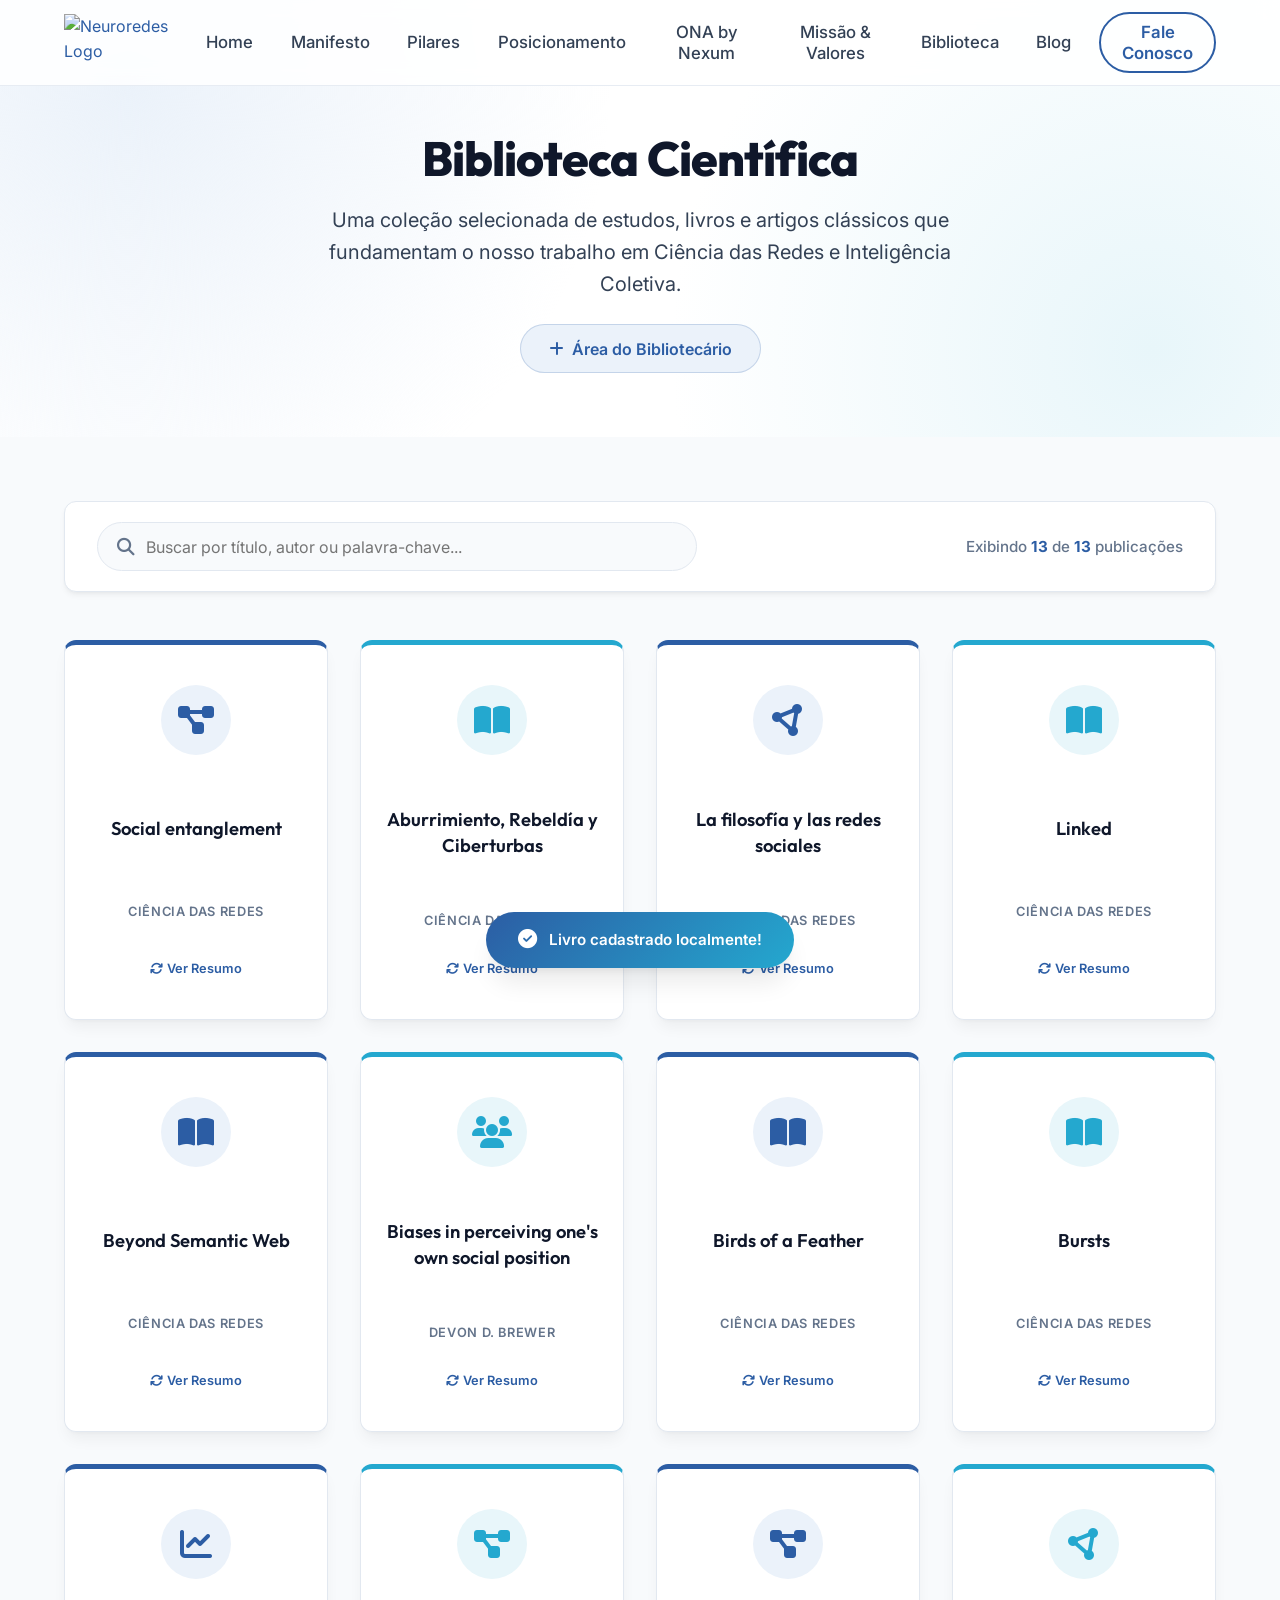
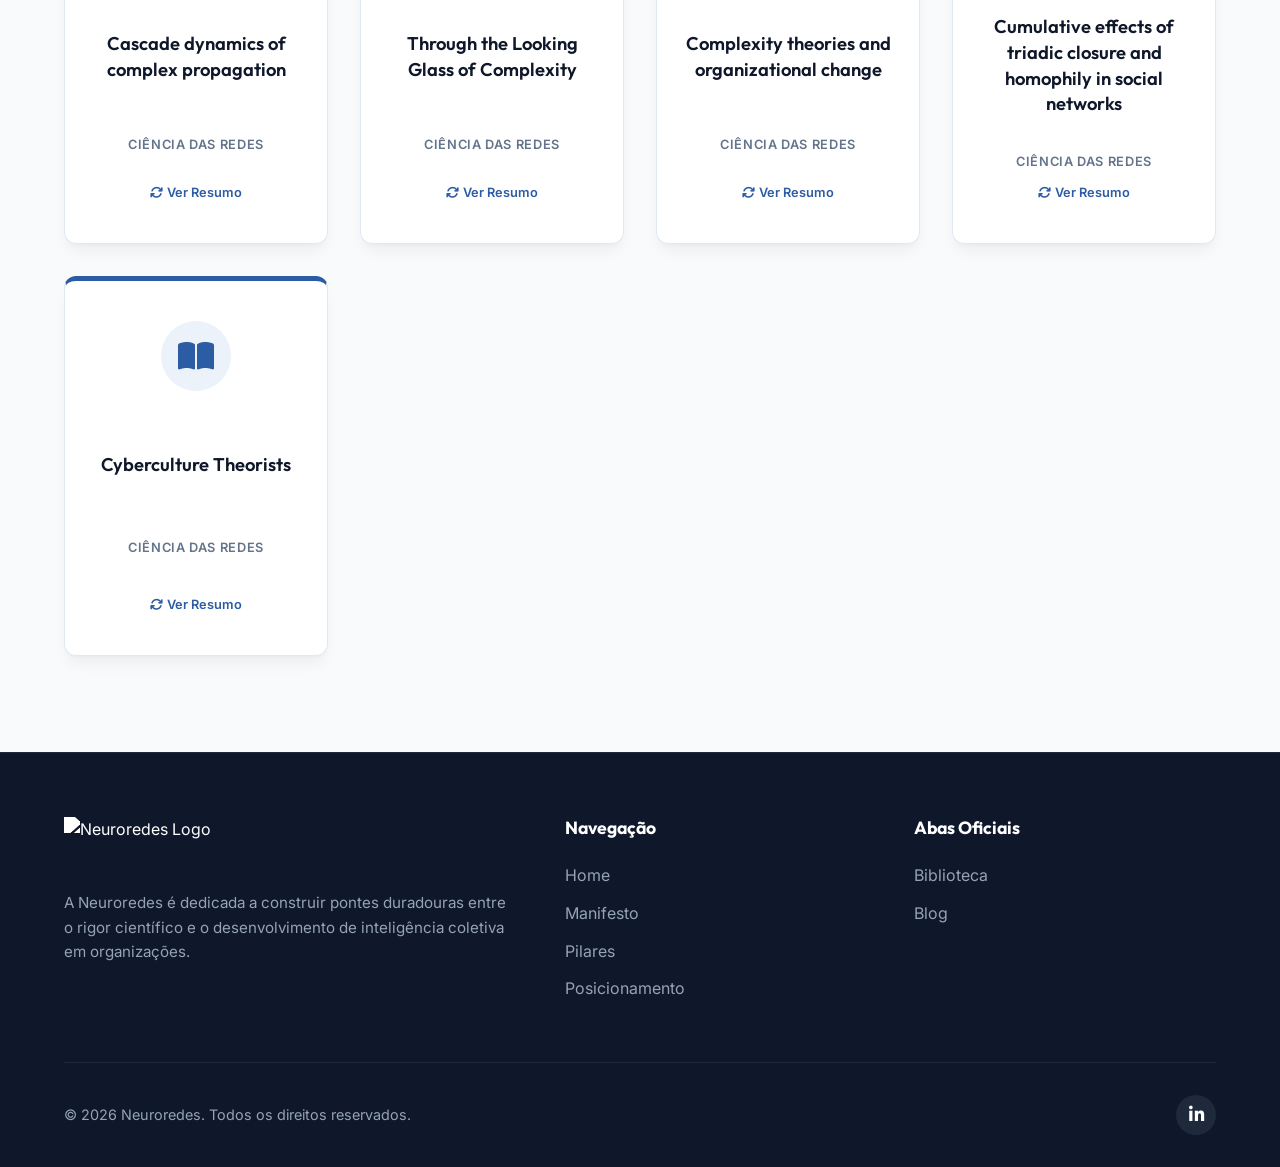
==== commit bbec5bc7: "Remove analyses and pesquisas tabs from headers and footers, and redesign Fale Conosco button into a" ====
--- a/biblioteca.html
+++ b/biblioteca.html
@@ -391,8 +391,6 @@
                     <li><a href="index.html#identidade">Posicionamento</a></li>
                     <li><a href="index.html#ona">ONA by Nexum</a></li>
                     <li><a href="index.html#missao">Missão & Valores</a></li>
-                    <li><a href="https://analise.neuroredes.com.br" target="_blank">Análises</a></li>
-                    <li><a href="https://pesquisa.neuroredes.com.br/" target="_blank">Pesquisas</a></li>
                     <li><a href="biblioteca.html" class="active">Biblioteca</a></li>
                     <li><a href="blog.html">Blog</a></li>
                     <li><a href="index.html#contato" class="btn-nav">Fale Conosco</a></li>
@@ -569,8 +567,6 @@
                     <ul>
                         <li><a href="biblioteca.html">Biblioteca</a></li>
                         <li><a href="blog.html">Blog</a></li>
-                        <li><a href="https://analise.neuroredes.com.br" target="_blank">Análises</a></li>
-                        <li><a href="https://pesquisa.neuroredes.com.br/" target="_blank">Pesquisas</a></li>
                     </ul>
                 </div>
             </div>
--- a/style.css
+++ b/style.css
@@ -172,16 +172,25 @@
 }
 
 .header.scrolled {
-    padding: 0.5rem 0;
+    padding: 0.25rem 0;
     box-shadow: var(--shadow-md);
     background-color: rgba(255, 255, 255, 0.95);
 }
 
+.header.scrolled .nav-container {
+    height: 70px;
+}
+
+.header.scrolled .logo img {
+    height: 48px;
+}
+
 .nav-container {
     display: flex;
     justify-content: space-between;
     align-items: center;
-    height: 75px;
+    height: 85px;
+    transition: height var(--transition-normal);
 }
 
 .logo {
@@ -190,7 +199,7 @@
 }
 
 .logo img {
-    height: 50px;
+    height: 58px;
     width: auto;
     transition: var(--transition-normal);
 }
@@ -198,23 +207,35 @@
 .nav-links {
     display: flex;
     list-style: none;
-    align-items: center;
-    gap: 1.5rem;
+    align-items: stretch;
+    gap: 1.15rem;
+    height: 100%;
+}
+
+.nav-links li {
+    display: flex;
+    align-items: stretch;
 }
 
 .nav-links a {
     color: var(--text-secondary);
     font-weight: 500;
-    font-size: 0.95rem;
-    padding: 0.5rem 0.75rem;
+    font-size: 1.05rem; /* Aumentado de 0.95rem */
+    padding: 0.25rem 0.6rem;
     border-radius: var(--radius-sm);
     position: relative;
+    display: flex;
+    align-items: center;
+    justify-content: center;
+    text-align: center;
+    line-height: 1.25;
+    height: 100%;
 }
 
 .nav-links a::after {
     content: '';
     position: absolute;
-    bottom: 0;
+    bottom: 12px;
     left: 50%;
     width: 0;
     height: 2px;
@@ -234,11 +255,16 @@
 }
 
 .nav-links a.btn-nav {
-    background: linear-gradient(135deg, var(--color-primary), var(--color-secondary));
-    color: white;
-    padding: 0.6rem 1.25rem;
-    border-radius: var(--radius-full);
-    box-shadow: 0 4px 10px rgba(44, 93, 164, 0.2);
+    border: 2px solid var(--color-primary);
+    background: transparent;
+    color: var(--color-primary);
+    font-weight: 600;
+    padding: 0.45rem 1.3rem;
+    border-radius: 50px; /* Destaque ovalado */
+    align-self: center;
+    display: inline-flex;
+    height: auto;
+    transition: var(--transition-fast);
 }
 
 .nav-links a.btn-nav::after {
@@ -246,9 +272,10 @@
 }
 
 .nav-links a.btn-nav:hover {
+    background: var(--color-primary);
+    color: white;
     transform: translateY(-2px);
-    box-shadow: 0 6px 15px rgba(44, 93, 164, 0.3);
-    color: white;
+    box-shadow: 0 4px 12px rgba(44, 93, 164, 0.18);
 }
 
 .menu-toggle {
@@ -714,6 +741,19 @@
     transform: translateY(-2px);
 }
 
+.cta-library .btn-outline {
+    background-color: transparent;
+    color: white;
+    border: 2px solid white;
+}
+
+.cta-library .btn-outline:hover {
+    background-color: rgba(255, 255, 255, 0.15);
+    color: white;
+    transform: translateY(-2px);
+}
+
+
 /* Contact Form Section */
 .contact-grid {
     display: grid;
@@ -1147,13 +1187,13 @@
     }
 }
 
-@media (max-width: 768px) {
+@media (max-width: 1150px) {
     .menu-toggle {
         display: block;
     }
     .nav-links {
         position: absolute;
-        top: 75px;
+        top: 85px;
         left: 0;
         width: 100%;
         background-color: var(--bg-main);
@@ -1167,7 +1207,7 @@
         z-index: 999;
     }
     .nav-links.active {
-        max-height: 400px;
+        max-height: 600px;
     }
     .nav-links li {
         width: 100%;
@@ -1175,6 +1215,8 @@
     }
     .nav-links a {
         display: block;
+        height: auto;
+        min-height: auto;
         padding: 1rem 0;
         border-bottom: 1px solid rgba(226, 232, 240, 0.5);
     }
@@ -1184,7 +1226,15 @@
     .nav-links a.btn-nav {
         margin: 1rem auto;
         width: 80%;
-        border-radius: var(--radius-full);
+        border-radius: 50px;
+        background: var(--color-primary);
+        color: white;
+        text-align: center;
+        justify-content: center;
+    }
+    .nav-links a.btn-nav:hover {
+        background: var(--color-primary-dark);
+        color: white;
     }
     
     .hero {
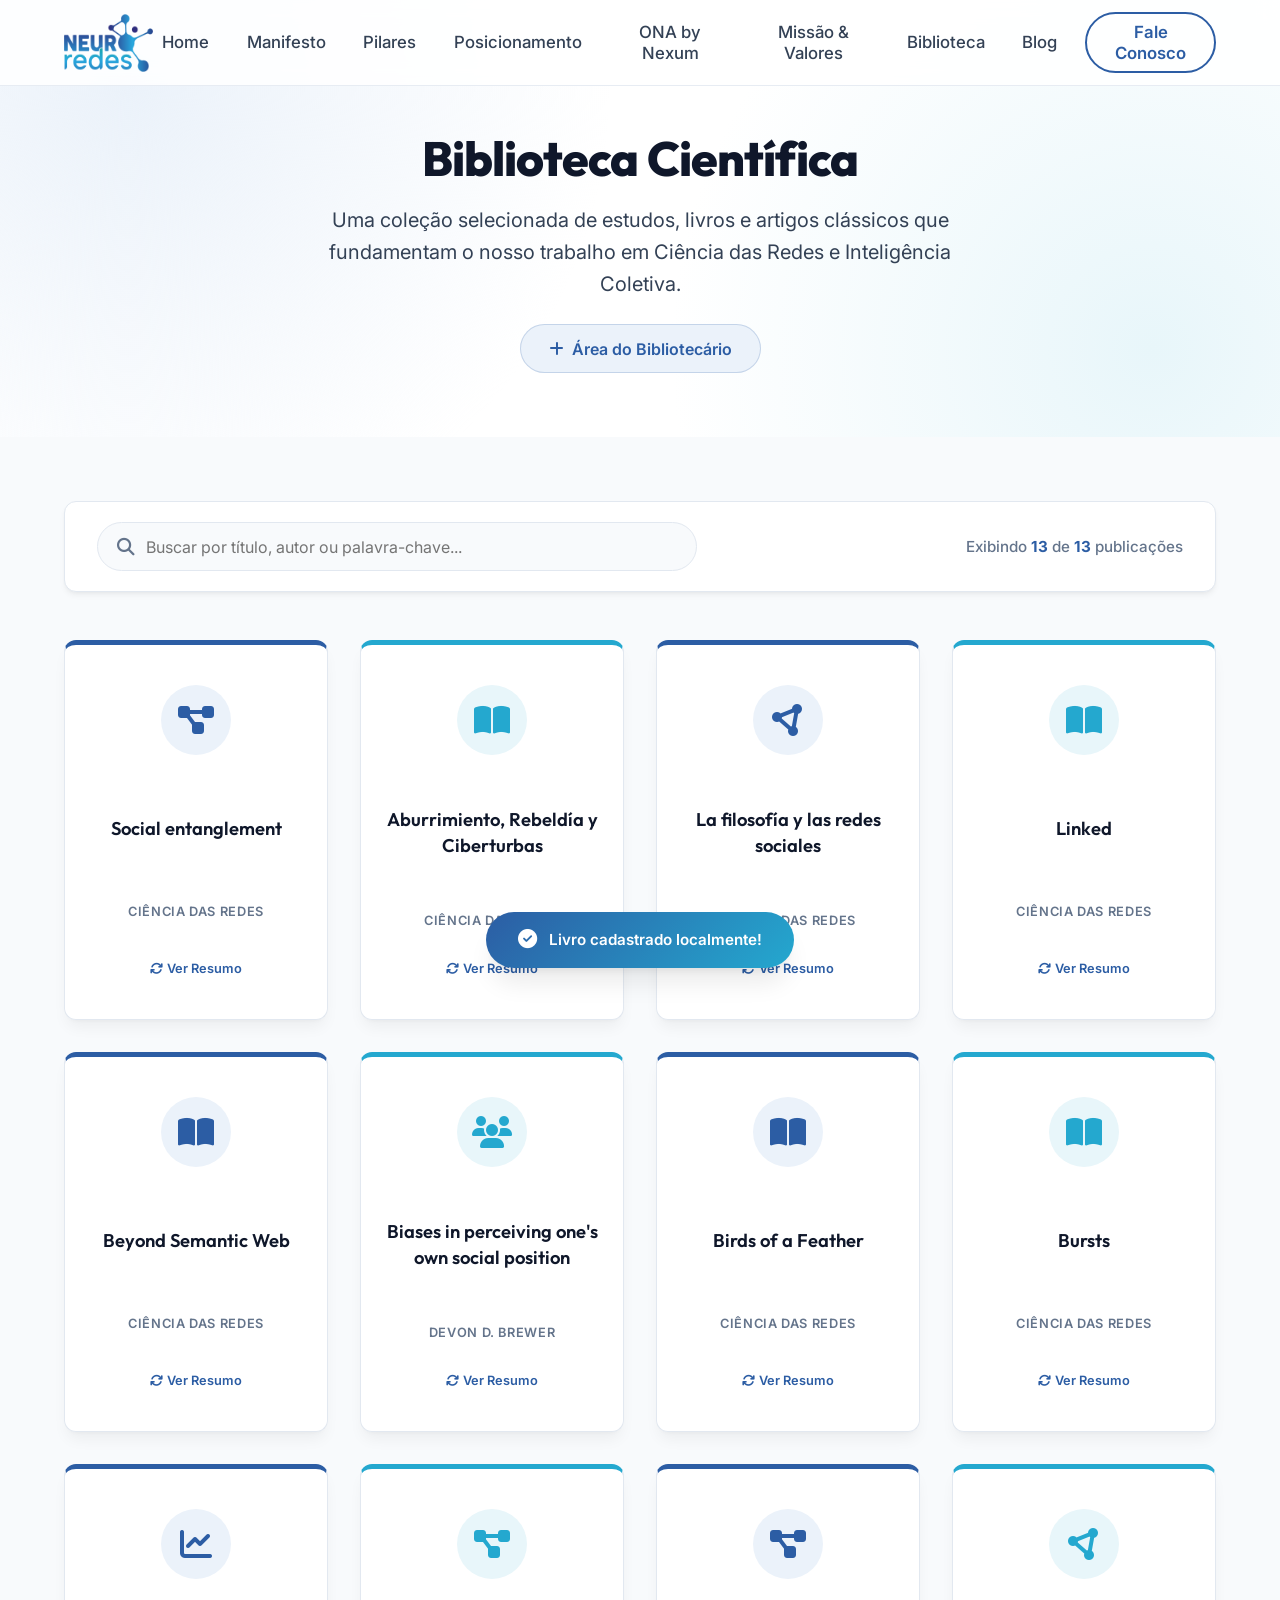
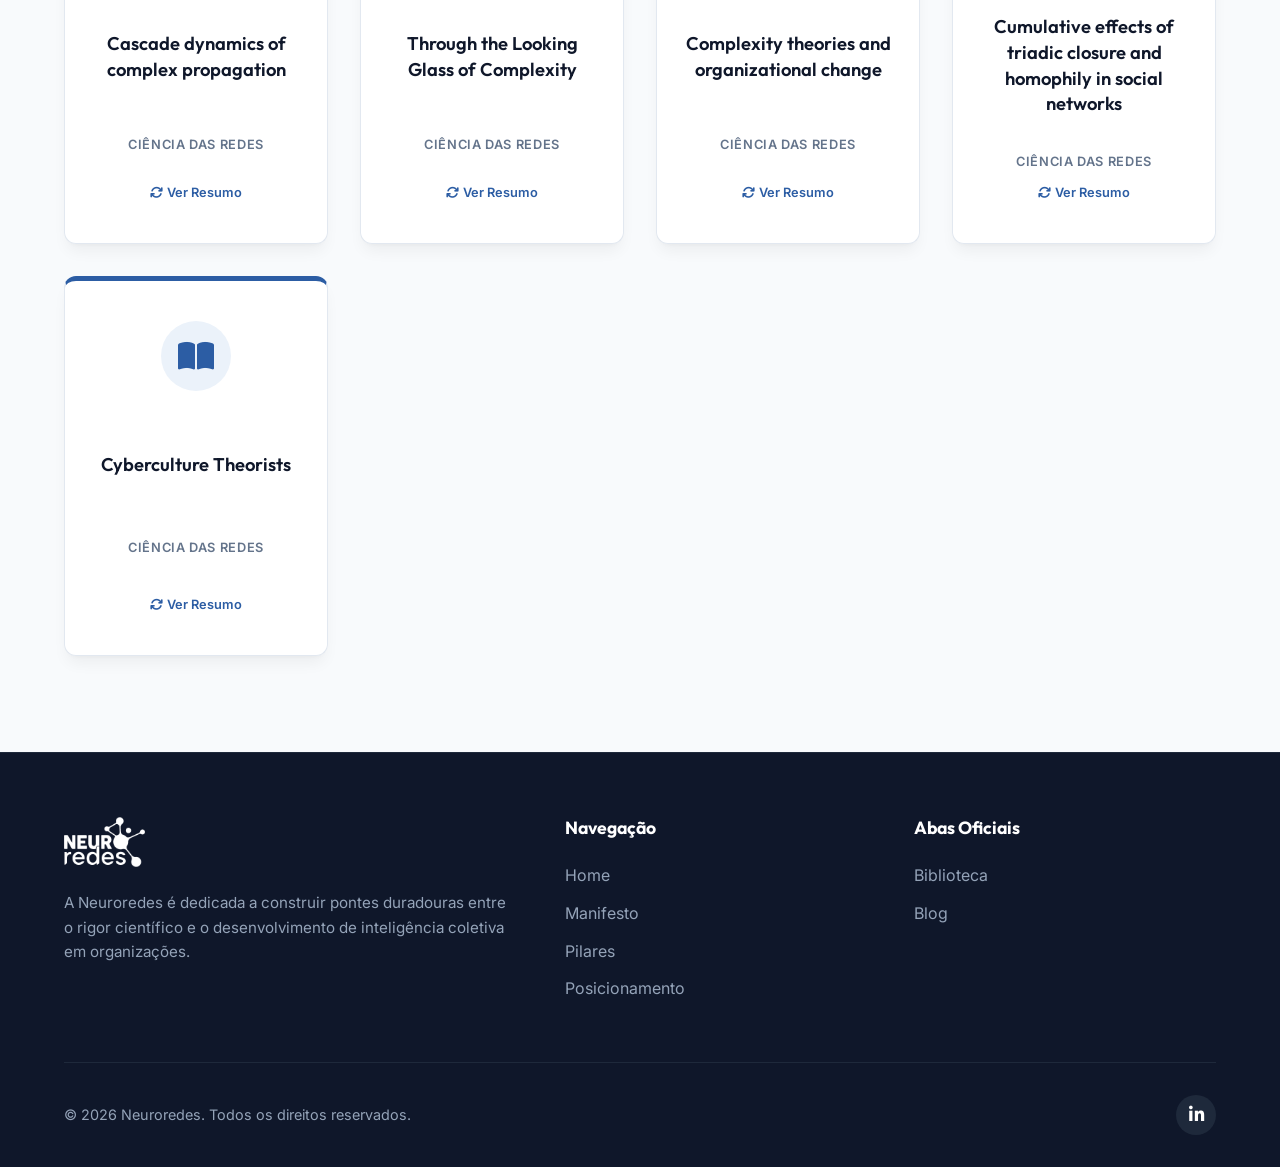
==== commit 93bb2619: "Download logo.png locally and point all pages to use local asset, preventing hotlink blocks" ====
--- a/biblioteca.html
+++ b/biblioteca.html
@@ -380,7 +380,7 @@
     <header class="header">
         <div class="container nav-container">
             <a href="index.html" class="logo">
-                <img src="https://neuroredes.com.br/wp-content/uploads/2023/08/Asset-1neuroredes.png" alt="Neuroredes Logo" id="nav-logo">
+                <img src="logo.png" alt="Neuroredes Logo" id="nav-logo">
             </a>
             
             <nav>
@@ -547,7 +547,7 @@
             <div class="footer-top">
                 <div class="footer-desc-col">
                     <a href="index.html" class="footer-logo">
-                        <img src="https://neuroredes.com.br/wp-content/uploads/2023/08/Asset-1neuroredes.png" alt="Neuroredes Logo">
+                        <img src="logo.png" alt="Neuroredes Logo">
                     </a>
                     <p class="footer-desc">A Neuroredes é dedicada a construir pontes duradouras entre o rigor científico e o desenvolvimento de inteligência coletiva em organizações.</p>
                 </div>
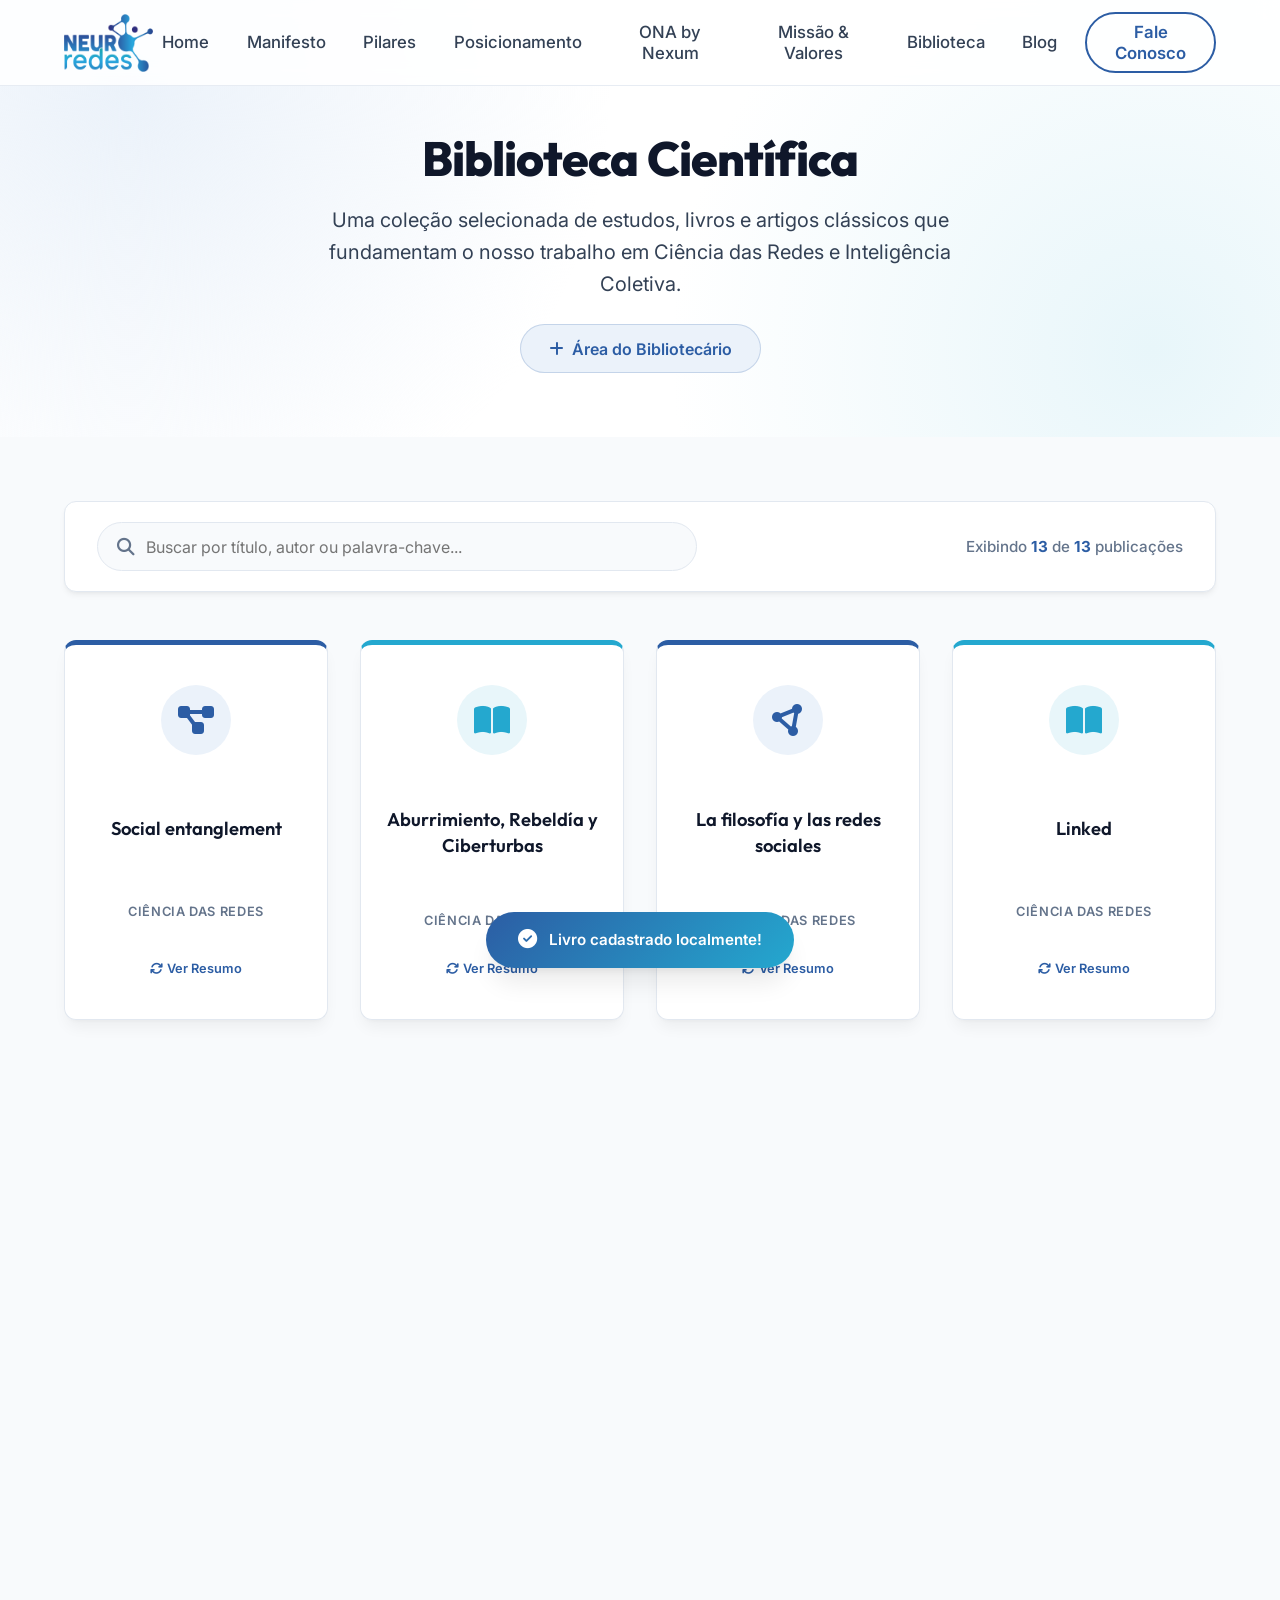
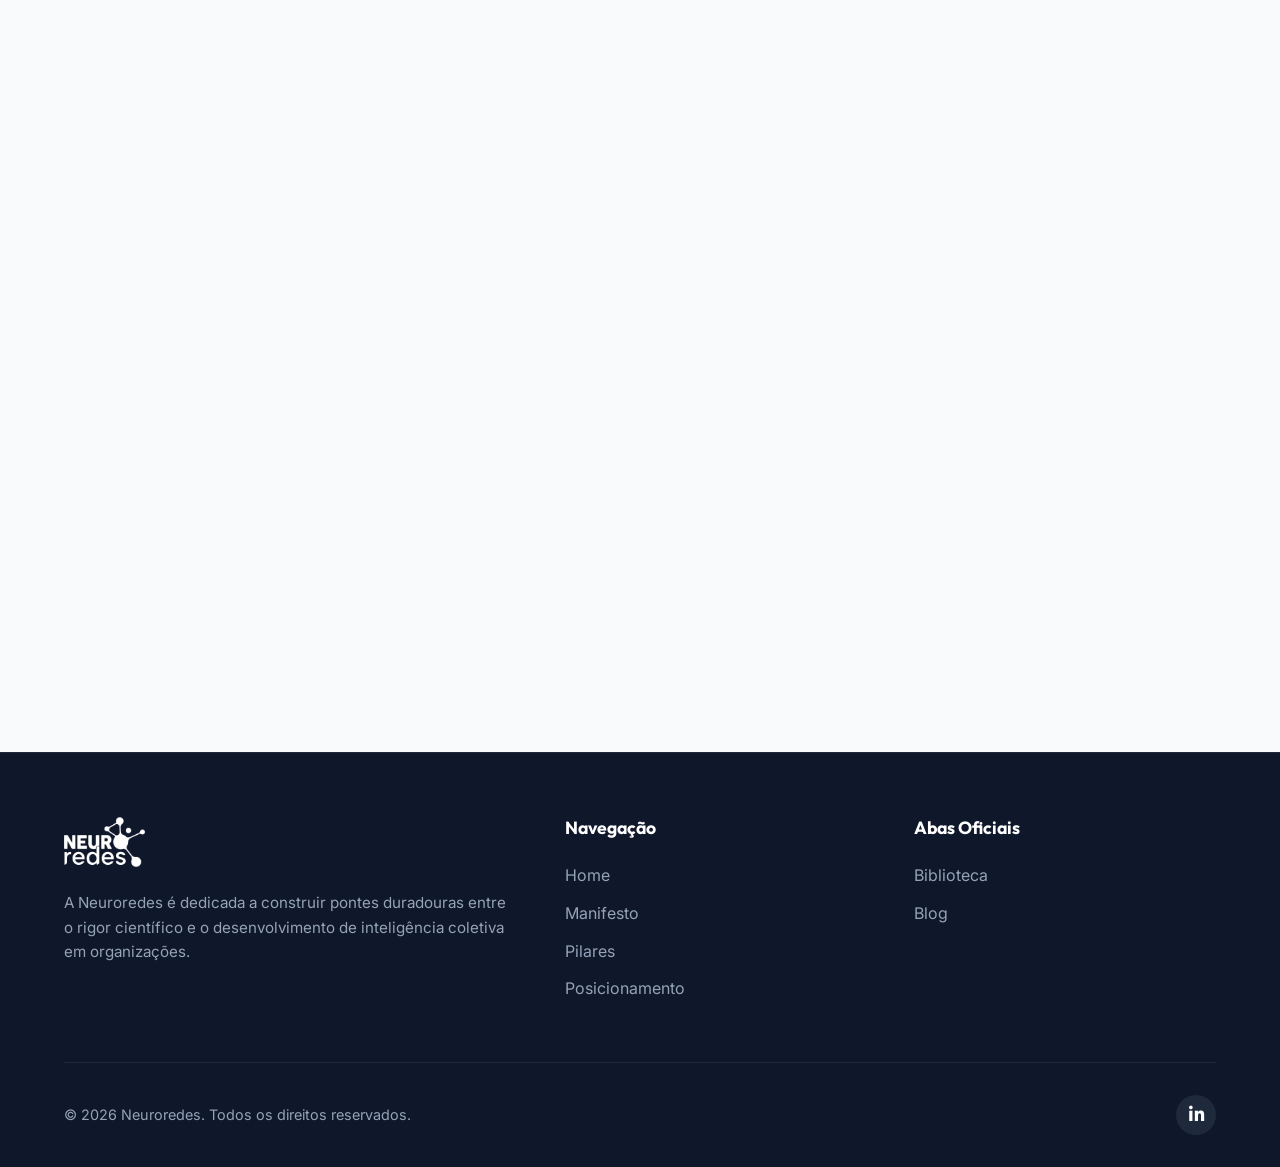
==== commit acde965f: "Enhance blog and library search with smart acronym boundary matching (e.g. ONA vs relacional) and fi" ====
--- a/biblioteca.html
+++ b/biblioteca.html
@@ -718,15 +718,50 @@
             visibleCountSpan.textContent = listToRender.length;
         }
         
+        // Helper function to normalize text (lowercase, strip accents/diacritics)
+        function normalizeText(text) {
+            if (!text) return "";
+            return text.toString()
+                .toLowerCase()
+                .normalize("NFD")
+                .replace(/[\u0300-\u036f]/g, "");
+        }
+
         // Setup instant search filters
         function setupSearch() {
             if (searchInput) {
                 searchInput.addEventListener('input', (e) => {
-                    const term = e.target.value.toLowerCase().trim();
+                    const query = e.target.value.toLowerCase().trim();
+                    if (!query) {
+                        renderLibrary(libraryBooks);
+                        return;
+                    }
+                    
+                    // Split query into terms/keywords, normalize each
+                    const terms = query
+                        .normalize("NFD")
+                        .replace(/[\u0300-\u036f]/g, "")
+                        .split(/\s+/)
+                        .filter(term => term.length > 0);
+                        
                     const filtered = libraryBooks.filter(book => {
-                        return book.title.toLowerCase().includes(term) ||
-                               book.subtitle.toLowerCase().includes(term) ||
-                               book.description.toLowerCase().includes(term);
+                        const title = normalizeText(book.title);
+                        const subtitle = normalizeText(book.subtitle);
+                        const description = normalizeText(book.description);
+                        
+                        const fullText = `${title} ${subtitle} ${description}`;
+                        
+                        // Verify that every search term is present somewhere in the combined text
+                        return terms.every(term => {
+                            if (term.length <= 3) {
+                                // Boundary match for short terms (like 'ona', 'ia') to avoid partial matching (e.g. 'relacional')
+                                const escapedTerm = term.replace(/[-\/\\^$*+?.()|[\]{}]/g, '\\$&');
+                                const regex = new RegExp('\\b' + escapedTerm, 'i');
+                                return regex.test(fullText);
+                            } else {
+                                return fullText.includes(term);
+                            }
+                        });
                     });
                     renderLibrary(filtered);
                 });
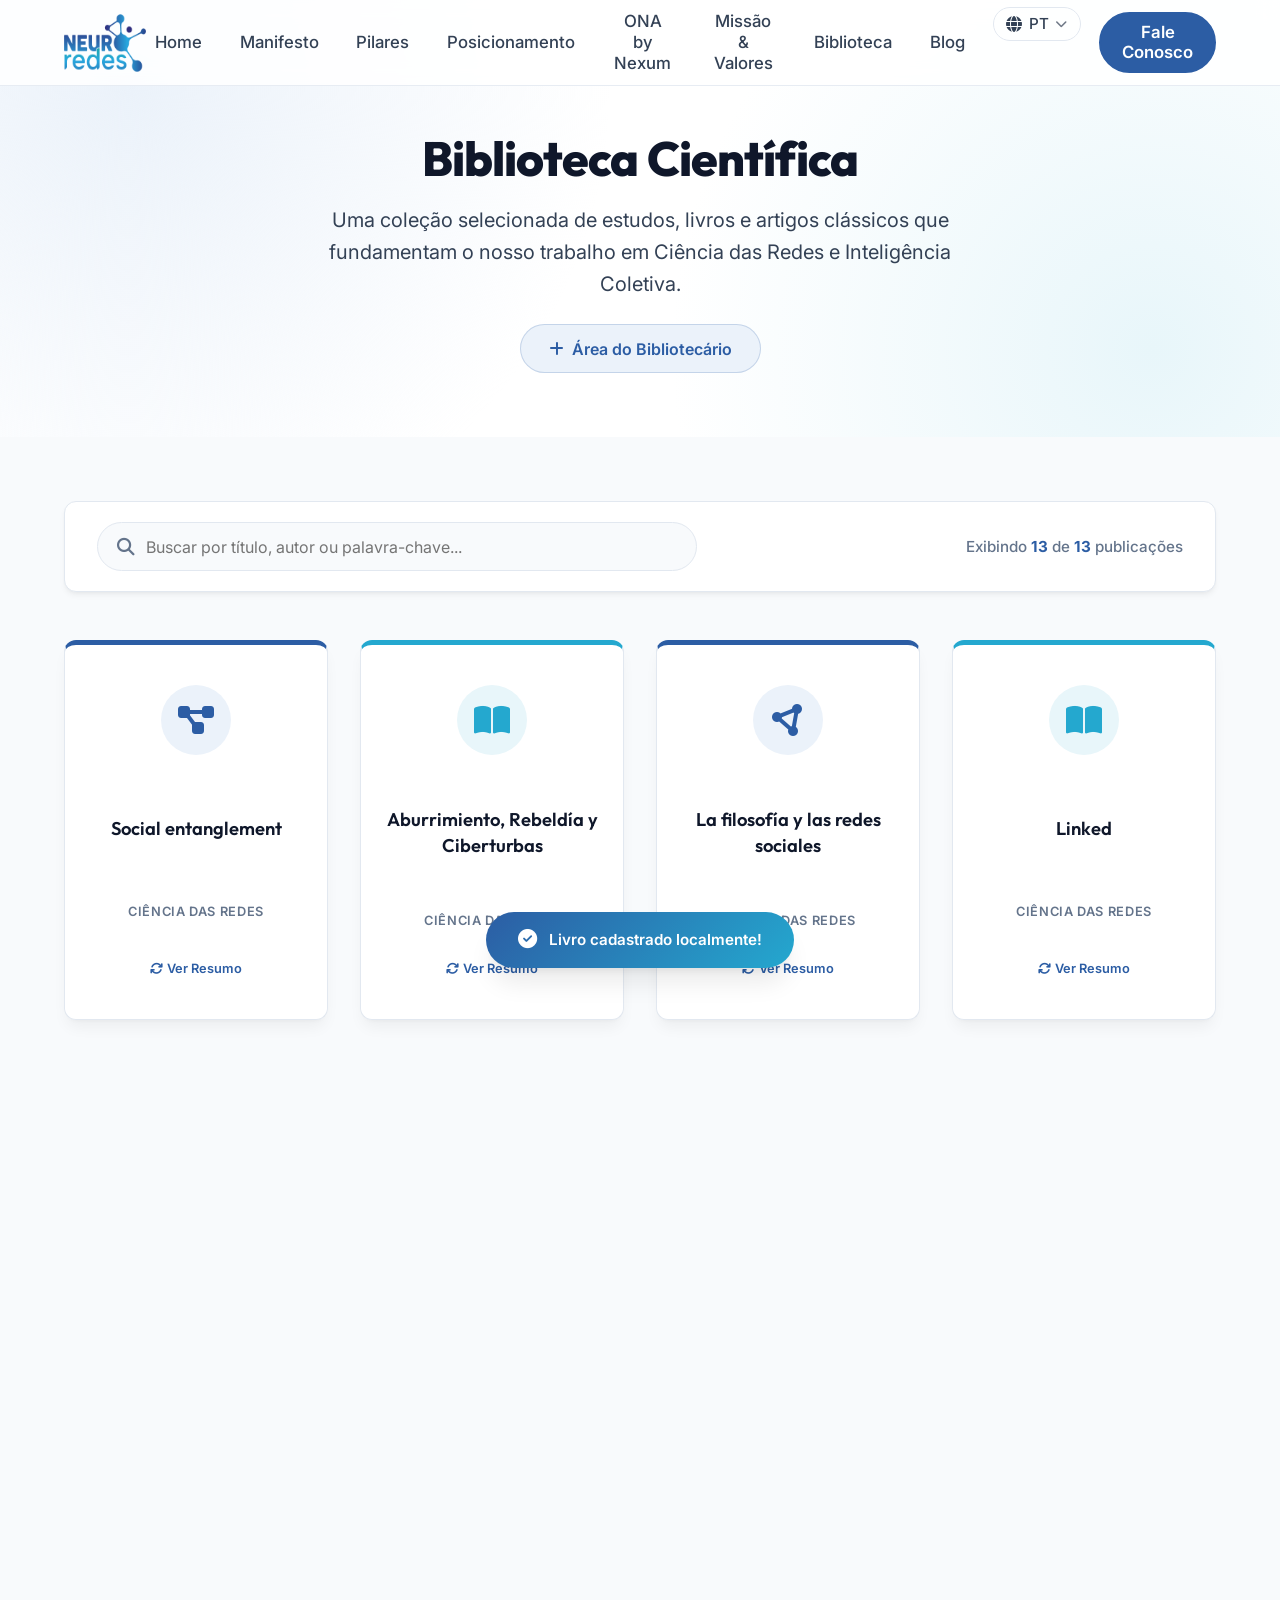
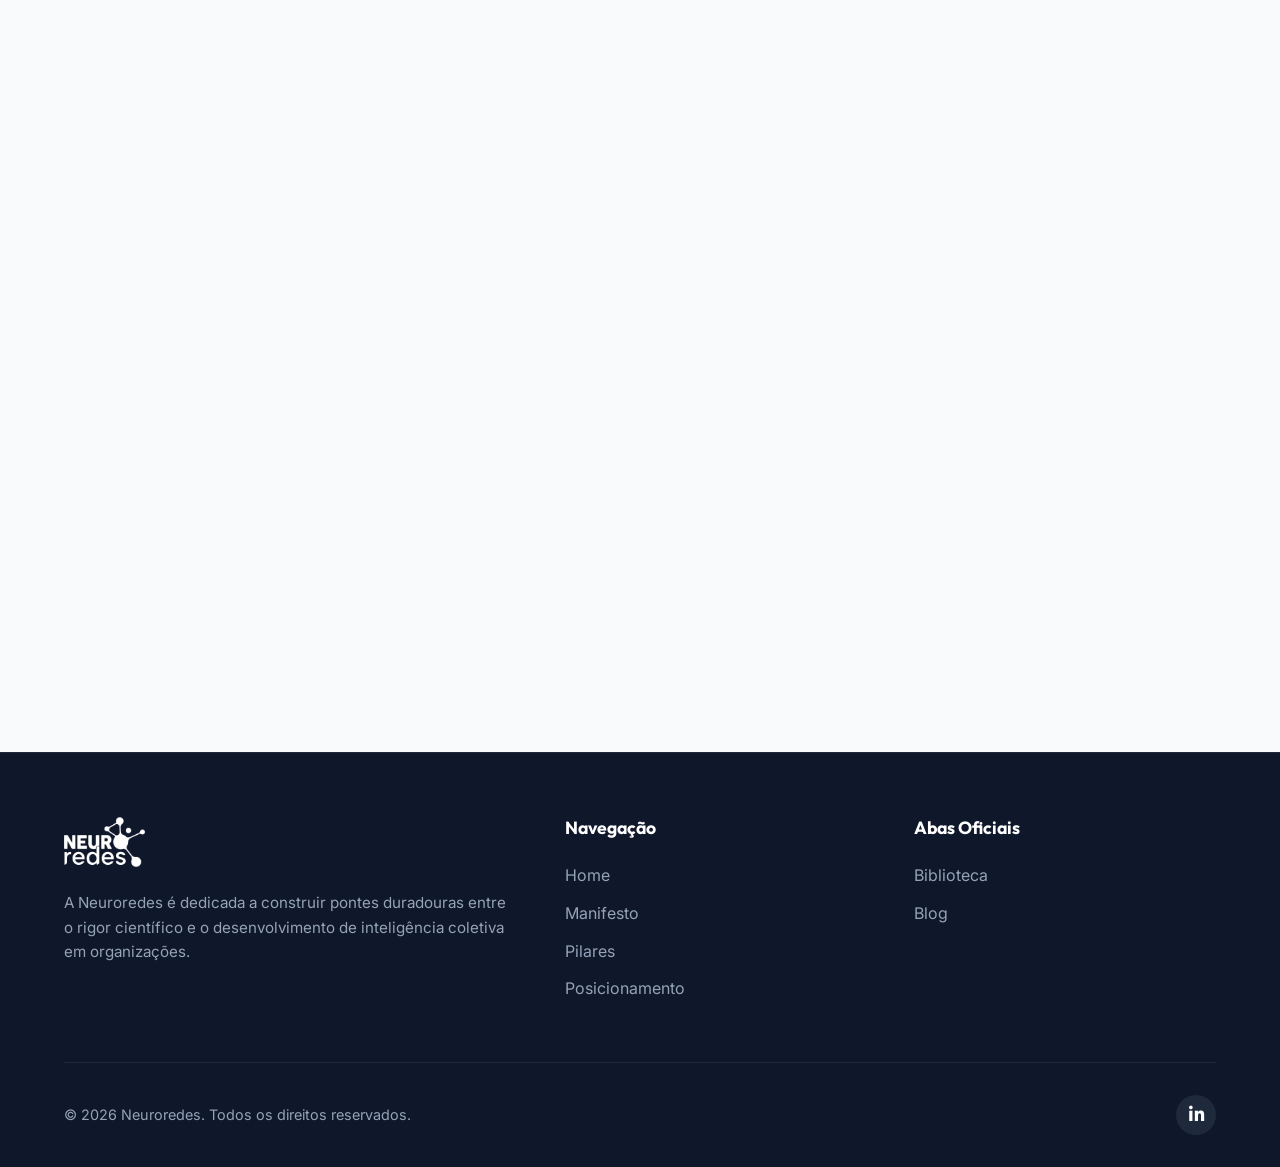
==== commit 8a00af03: "Fix blog-search layout overlap, add translation notranslate wrapper to search stats, and force cache" ====
--- a/biblioteca.html
+++ b/biblioteca.html
@@ -10,7 +10,7 @@
     <meta name="keywords" content="Artigos Científicos, ONA, Ciência das Redes, Teoria dos Grafos, Sociometria, Inteligência Coletiva">
     
     <!-- CSS Stylesheet -->
-    <link rel="stylesheet" href="style.css">
+    <link rel="stylesheet" href="style.css?v=1.3">
     
     <!-- FontAwesome Icons -->
     <link rel="stylesheet" href="https://cdnjs.cloudflare.com/ajax/libs/font-awesome/6.4.0/css/all.min.css">
@@ -426,7 +426,7 @@
                     <i class="fas fa-magnifying-glass search-icon"></i>
                     <input type="text" id="library-search" placeholder="Buscar por título, autor ou palavra-chave...">
                 </div>
-                <div class="search-stats">
+                <div class="search-stats notranslate">
                     Exibindo <span id="visible-count">0</span> de <span id="total-count">0</span> publicações
                 </div>
             </div>
@@ -583,7 +583,7 @@
     </footer>
 
     <!-- Main Script + Dynamic Library Logic -->
-    <script src="script.js"></script>
+    <script src="script.js?v=1.3"></script>
     <script>
         // Library States
         let baseBooks = [];
--- a/style.css
+++ b/style.css
@@ -256,8 +256,8 @@
 
 .nav-links a.btn-nav {
     border: 2px solid var(--color-primary);
-    background: transparent;
-    color: var(--color-primary);
+    background: var(--color-primary);
+    color: white;
     font-weight: 600;
     padding: 0.45rem 1.3rem;
     border-radius: 50px; /* Destaque ovalado */
@@ -272,10 +272,11 @@
 }
 
 .nav-links a.btn-nav:hover {
-    background: var(--color-primary);
+    background: var(--color-primary-dark);
+    border-color: var(--color-primary-dark);
     color: white;
     transform: translateY(-2px);
-    box-shadow: 0 4px 12px rgba(44, 93, 164, 0.18);
+    box-shadow: 0 4px 12px rgba(44, 93, 164, 0.25);
 }
 
 .menu-toggle {
@@ -1315,7 +1316,7 @@
     pointer-events: none;
 }
 
-#library-search {
+#library-search, #blog-search {
     width: 100%;
     padding: 0.85rem 1.25rem 0.85rem 3rem;
     border-radius: var(--radius-full);
@@ -1327,7 +1328,7 @@
     transition: var(--transition-normal);
 }
 
-#library-search:focus {
+#library-search:focus, #blog-search:focus {
     outline: none;
     border-color: var(--color-primary);
     background-color: var(--bg-main);
@@ -2122,3 +2123,144 @@
         gap: 2.5rem;
     }
 }
+
+/* ==========================================================================
+   Language Selector and Google Translate Custom Integration
+   ========================================================================== */
+
+/* Language Selector Li */
+.lang-selector-container {
+    display: flex;
+    align-items: center;
+    position: relative;
+}
+
+.lang-dropdown {
+    position: relative;
+    display: inline-block;
+}
+
+.lang-btn {
+    background: transparent;
+    border: 1px solid var(--border-color);
+    color: var(--text-secondary);
+    font-family: var(--font-body);
+    font-weight: 500;
+    font-size: 0.95rem;
+    padding: 0.4rem 0.8rem;
+    border-radius: 20px;
+    cursor: pointer;
+    display: flex;
+    align-items: center;
+    gap: 0.4rem;
+    transition: var(--transition-fast);
+}
+
+.lang-btn:hover {
+    border-color: var(--color-primary);
+    color: var(--color-primary);
+}
+
+.lang-btn i.fa-globe {
+    font-size: 1rem;
+}
+
+.lang-btn i.fa-chevron-down {
+    font-size: 0.75rem;
+    opacity: 0.7;
+}
+
+.lang-dropdown-content {
+    display: none;
+    position: absolute;
+    right: 0;
+    top: calc(100% + 8px);
+    background-color: white;
+    min-width: 140px;
+    box-shadow: 0 10px 25px rgba(0, 0, 0, 0.08);
+    border-radius: 8px;
+    border: 1px solid var(--border-color);
+    z-index: 1000;
+    padding: 0.5rem 0;
+    overflow: hidden;
+}
+
+.lang-dropdown-content a {
+    color: var(--text-primary);
+    padding: 0.6rem 1rem;
+    text-decoration: none;
+    display: flex;
+    align-items: center;
+    gap: 0.6rem;
+    font-size: 0.9rem;
+    font-weight: 500;
+    transition: var(--transition-fast);
+    line-height: 1;
+    width: 100%;
+}
+
+.lang-dropdown-content a::after {
+    display: none !important; /* Hide standard nav hover underline line */
+}
+
+.lang-dropdown-content a:hover {
+    background-color: var(--bg-alt);
+    color: var(--color-primary);
+}
+
+.lang-dropdown-content a img {
+    width: 18px;
+    height: auto;
+    border-radius: 2px;
+}
+
+/* Show dropdown on hover */
+.lang-dropdown:hover .lang-dropdown-content,
+.lang-dropdown.active .lang-dropdown-content {
+    display: block;
+}
+
+/* Google Translate Style Overrides to keep the site clean */
+html {
+    top: 0 !important;
+    margin-top: 0 !important;
+}
+
+body {
+    top: 0 !important;
+    margin-top: 0 !important;
+    position: static !important;
+}
+
+/* Hide Google Translate top bar frame completely */
+.goog-te-banner-frame.skiptranslate, 
+.goog-te-banner-frame,
+#goog-gt-tt,
+.goog-te-balloon-frame,
+iframe.skiptranslate,
+iframe[class*="translate"] {
+    display: none !important;
+    visibility: hidden !important;
+}
+
+.goog-text-highlight {
+    background: none !important;
+    box-shadow: none !important;
+}
+
+/* Responsive adjustment for Mobile Hamburger Menu */
+@media (max-width: 1150px) {
+    .lang-selector-container {
+        justify-content: center;
+        margin: 0.5rem auto;
+        width: 100%;
+    }
+    .lang-dropdown {
+        width: auto;
+    }
+    .lang-dropdown-content {
+        left: 50%;
+        transform: translateX(-50%);
+        right: auto;
+    }
+}
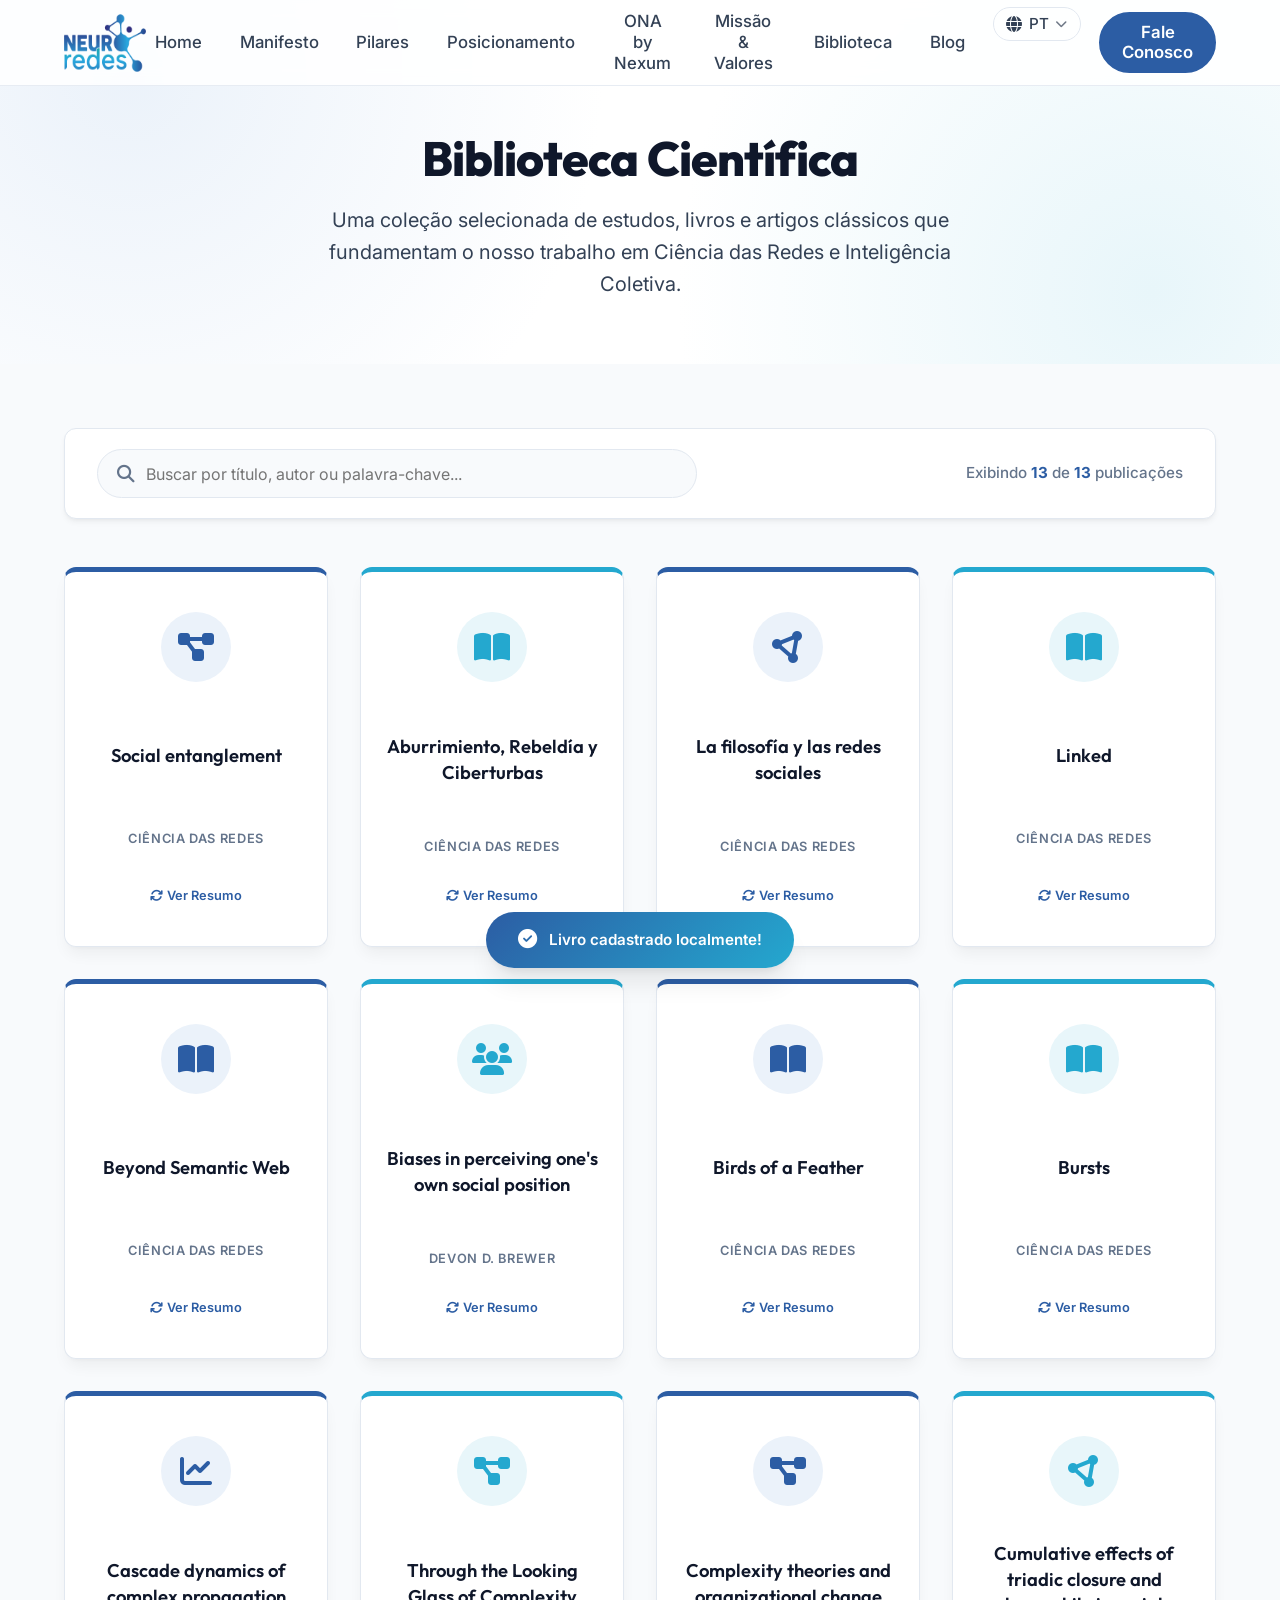
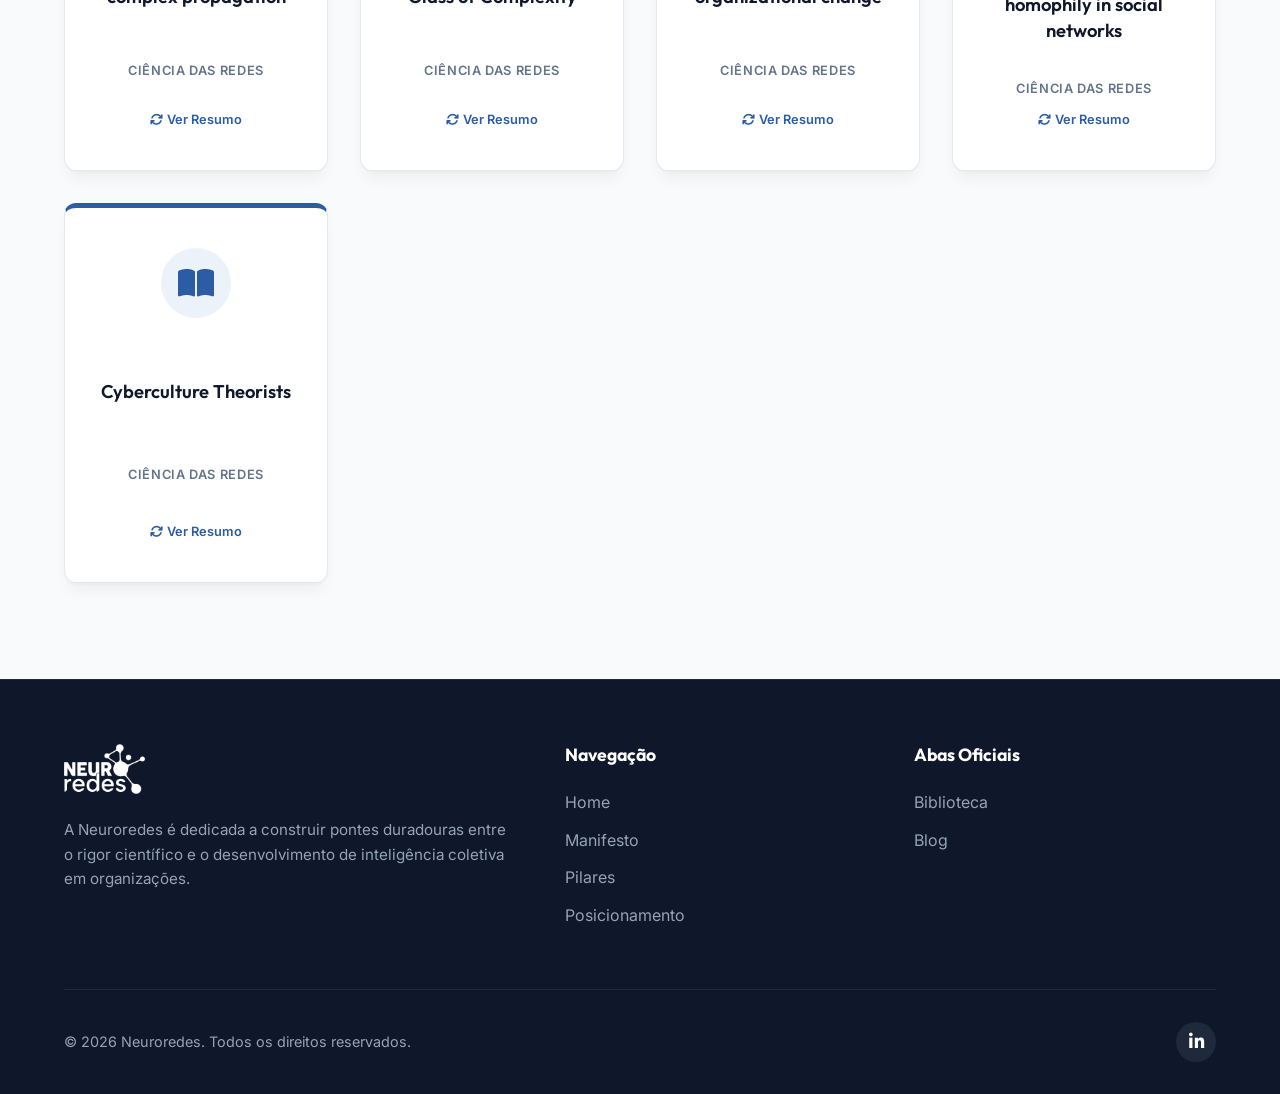
==== commit 21083189: "Hide author and librarian buttons by default, requiring ?admin=true parameter and password check to " ====
--- a/biblioteca.html
+++ b/biblioteca.html
@@ -10,7 +10,7 @@
     <meta name="keywords" content="Artigos Científicos, ONA, Ciência das Redes, Teoria dos Grafos, Sociometria, Inteligência Coletiva">
     
     <!-- CSS Stylesheet -->
-    <link rel="stylesheet" href="style.css?v=1.3">
+    <link rel="stylesheet" href="style.css?v=1.4">
     
     <!-- FontAwesome Icons -->
     <link rel="stylesheet" href="https://cdnjs.cloudflare.com/ajax/libs/font-awesome/6.4.0/css/all.min.css">
@@ -19,7 +19,7 @@
     <style>
         .librarian-panel-trigger-wrapper {
             margin-top: 1.5rem;
-            display: flex;
+            display: none;
             justify-content: center;
             gap: 1rem;
         }
@@ -583,7 +583,7 @@
     </footer>
 
     <!-- Main Script + Dynamic Library Logic -->
-    <script src="script.js?v=1.3"></script>
+    <script src="script.js?v=1.4"></script>
     <script>
         // Library States
         let baseBooks = [];
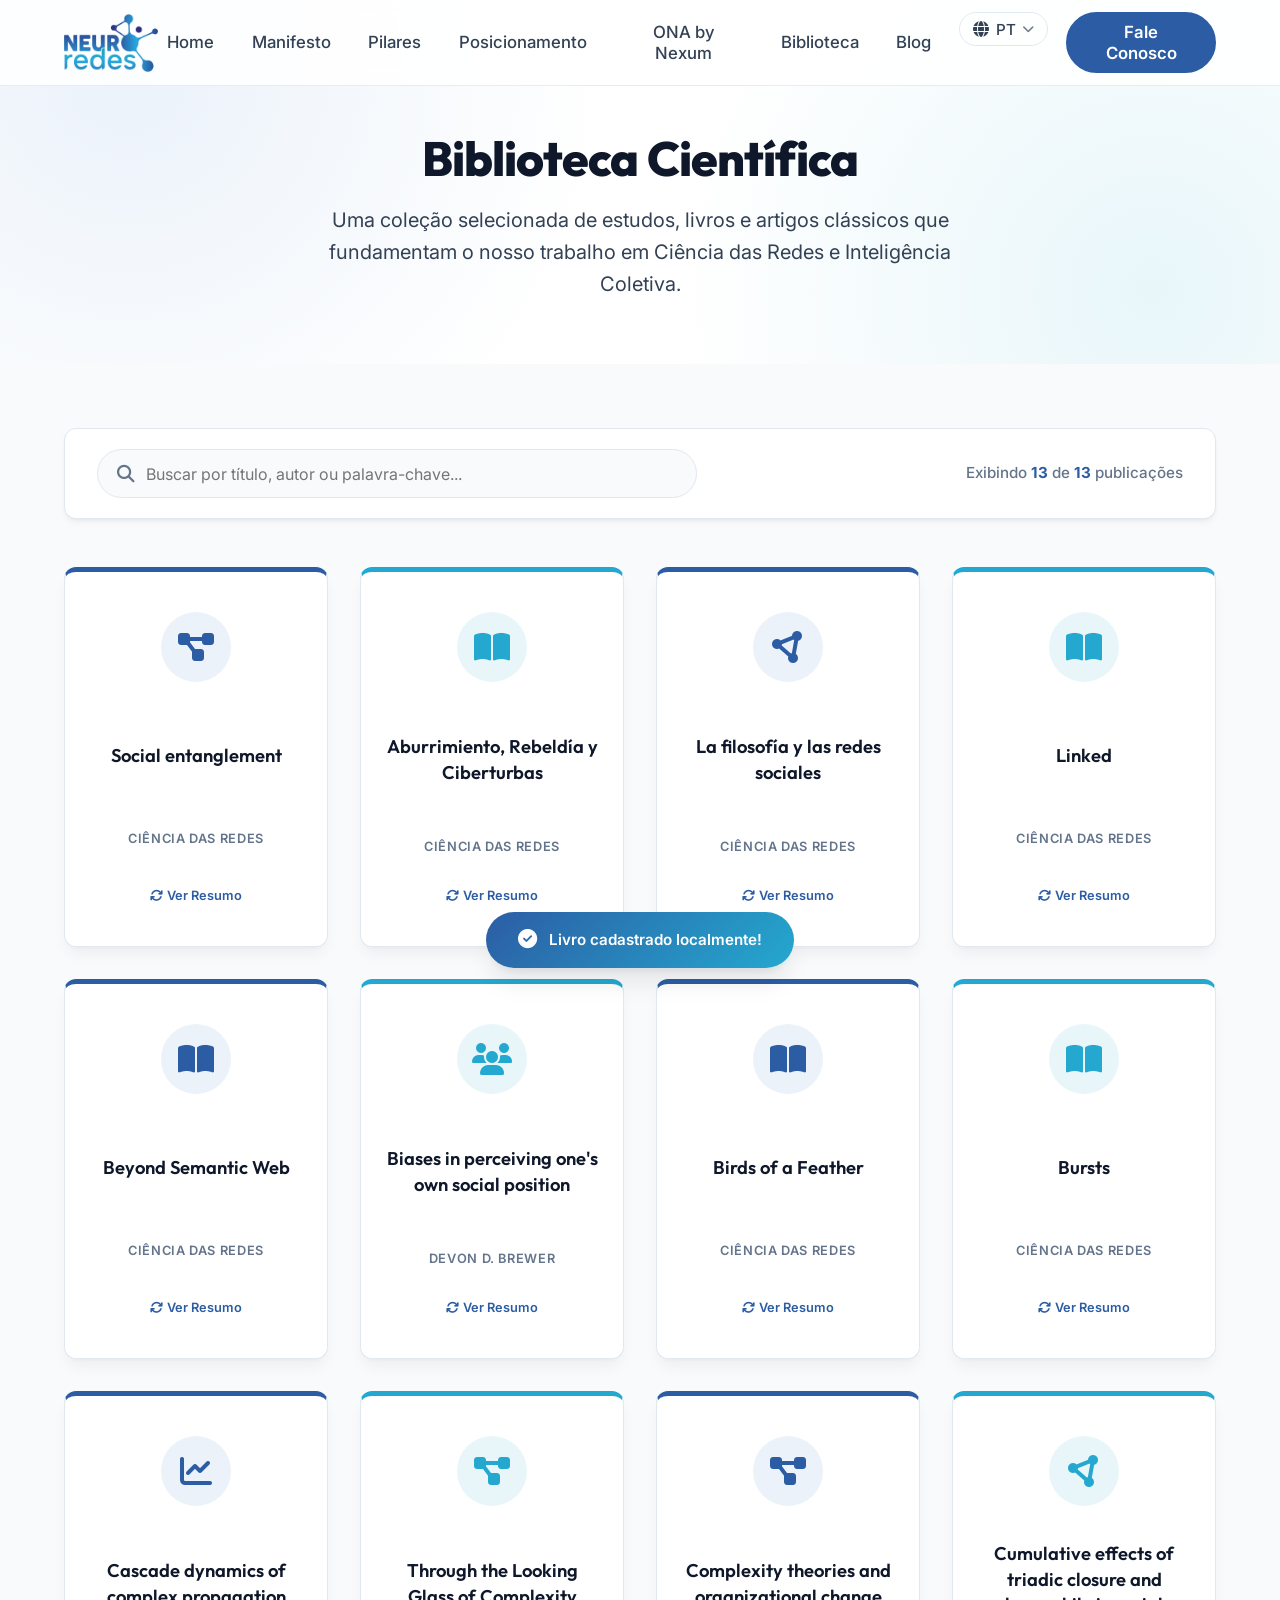
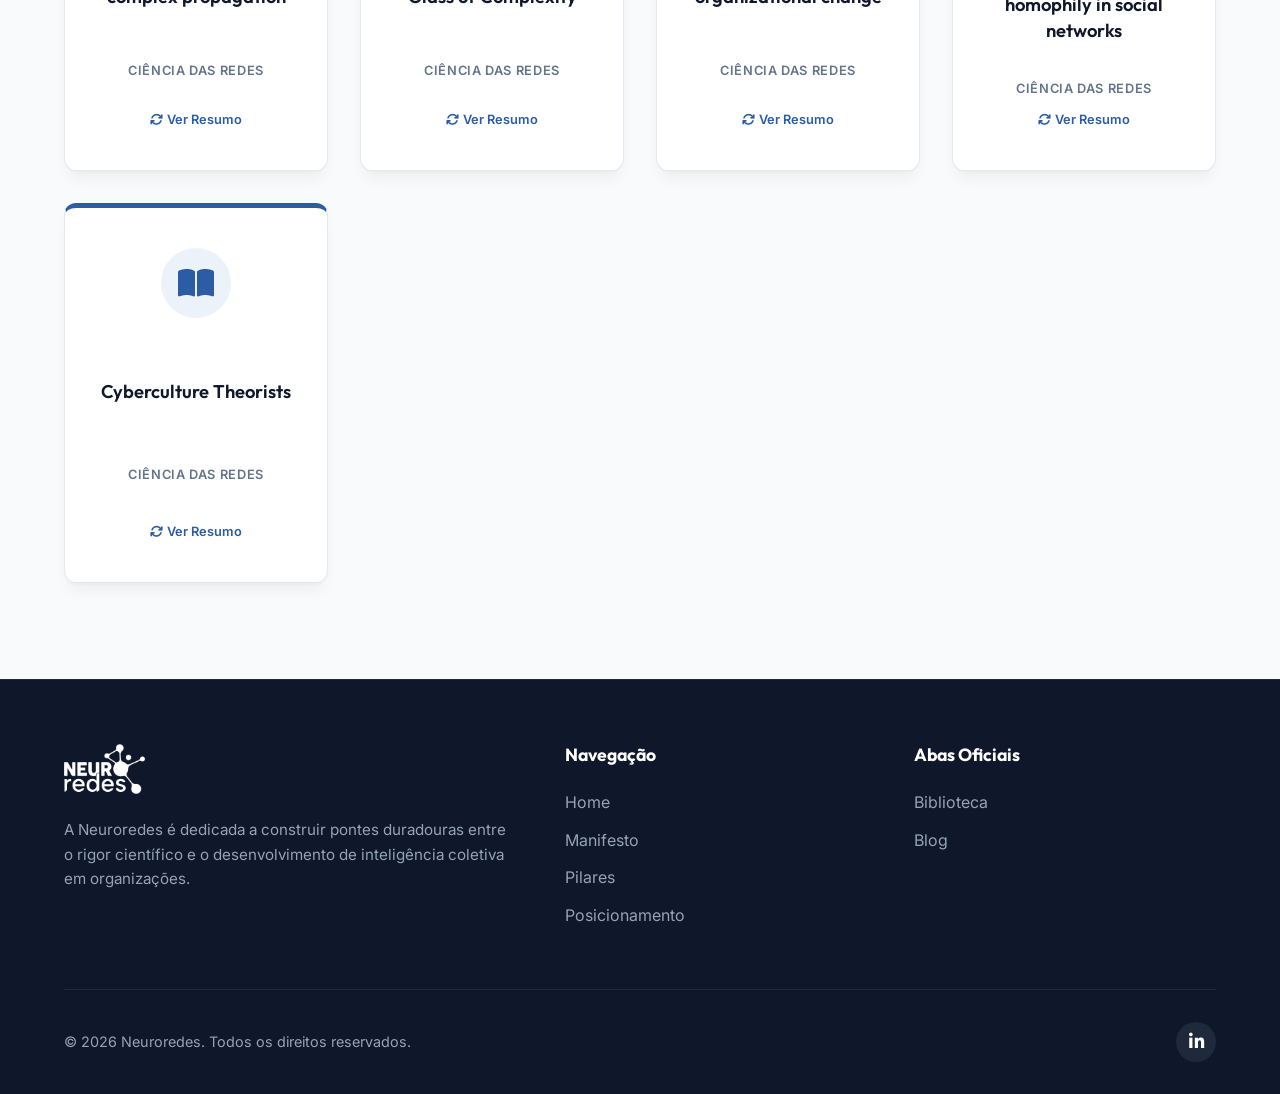
==== commit 5fac0307: "Remove Missão & Valores link from header navigation menu" ====
--- a/biblioteca.html
+++ b/biblioteca.html
@@ -390,7 +390,6 @@
                     <li><a href="index.html#pilares">Pilares</a></li>
                     <li><a href="index.html#identidade">Posicionamento</a></li>
                     <li><a href="index.html#ona">ONA by Nexum</a></li>
-                    <li><a href="index.html#missao">Missão & Valores</a></li>
                     <li><a href="biblioteca.html" class="active">Biblioteca</a></li>
                     <li><a href="blog.html">Blog</a></li>
                     <li><a href="index.html#contato" class="btn-nav">Fale Conosco</a></li>
--- a/style.css
+++ b/style.css
@@ -2264,3 +2264,108 @@
         right: auto;
     }
 }
+
+/* Testimonials (Depoimentos) Section */
+.testimonials-grid {
+    display: grid;
+    grid-template-columns: 1fr 1fr;
+    gap: 2.5rem;
+    margin-top: 2rem;
+}
+
+.testimonial-card {
+    background-color: var(--bg-main);
+    border-radius: var(--radius-lg);
+    padding: 3rem 2.5rem 2.5rem 2.5rem;
+    box-shadow: var(--shadow-lg);
+    border: 1px solid var(--border-color);
+    position: relative;
+    display: flex;
+    flex-direction: column;
+    justify-content: space-between;
+    transition: all var(--transition-normal);
+}
+
+.testimonial-card::before {
+    content: '';
+    position: absolute;
+    top: 0;
+    left: 0;
+    width: 100%;
+    height: 6px;
+    background: linear-gradient(90deg, var(--color-primary), var(--color-secondary));
+    border-radius: var(--radius-lg) var(--radius-lg) 0 0;
+    opacity: 0.8;
+}
+
+.testimonial-card:hover {
+    transform: translateY(-5px);
+    box-shadow: var(--shadow-xl), var(--shadow-glow);
+    border-color: rgba(36, 168, 207, 0.25);
+}
+
+.testimonial-quote-icon {
+    position: absolute;
+    top: 20px;
+    right: 25px;
+    font-size: 2.5rem;
+    color: rgba(36, 168, 207, 0.1);
+}
+
+.testimonial-text {
+    font-size: 1.05rem;
+    line-height: 1.7;
+    color: var(--text-secondary);
+    font-style: italic;
+    margin-bottom: 2rem;
+    position: relative;
+    z-index: 2;
+}
+
+.testimonial-author {
+    display: flex;
+    align-items: center;
+    gap: 1rem;
+    border-top: 1px solid var(--border-color);
+    padding-top: 1.5rem;
+}
+
+.author-avatar {
+    width: 50px;
+    height: 50px;
+    border-radius: 50%;
+    background: linear-gradient(135deg, var(--color-primary-light), var(--color-secondary-light));
+    display: flex;
+    align-items: center;
+    justify-content: center;
+    color: var(--color-primary);
+    font-weight: 700;
+    font-size: 1.2rem;
+    font-family: var(--font-title);
+    border: 2px solid var(--border-color);
+}
+
+.author-info h4 {
+    font-size: 1.1rem;
+    color: var(--text-primary);
+    margin-bottom: 0.25rem;
+}
+
+.author-info p {
+    font-size: 0.85rem;
+    color: var(--text-muted);
+    margin-bottom: 0;
+    line-height: 1.4;
+}
+
+/* Responsive adjustment for Testimonials */
+@media (max-width: 900px) {
+    .testimonials-grid {
+        grid-template-columns: 1fr;
+        gap: 2rem;
+    }
+    
+    .testimonial-card {
+        padding: 2.5rem 2rem 2rem 2rem;
+    }
+}
